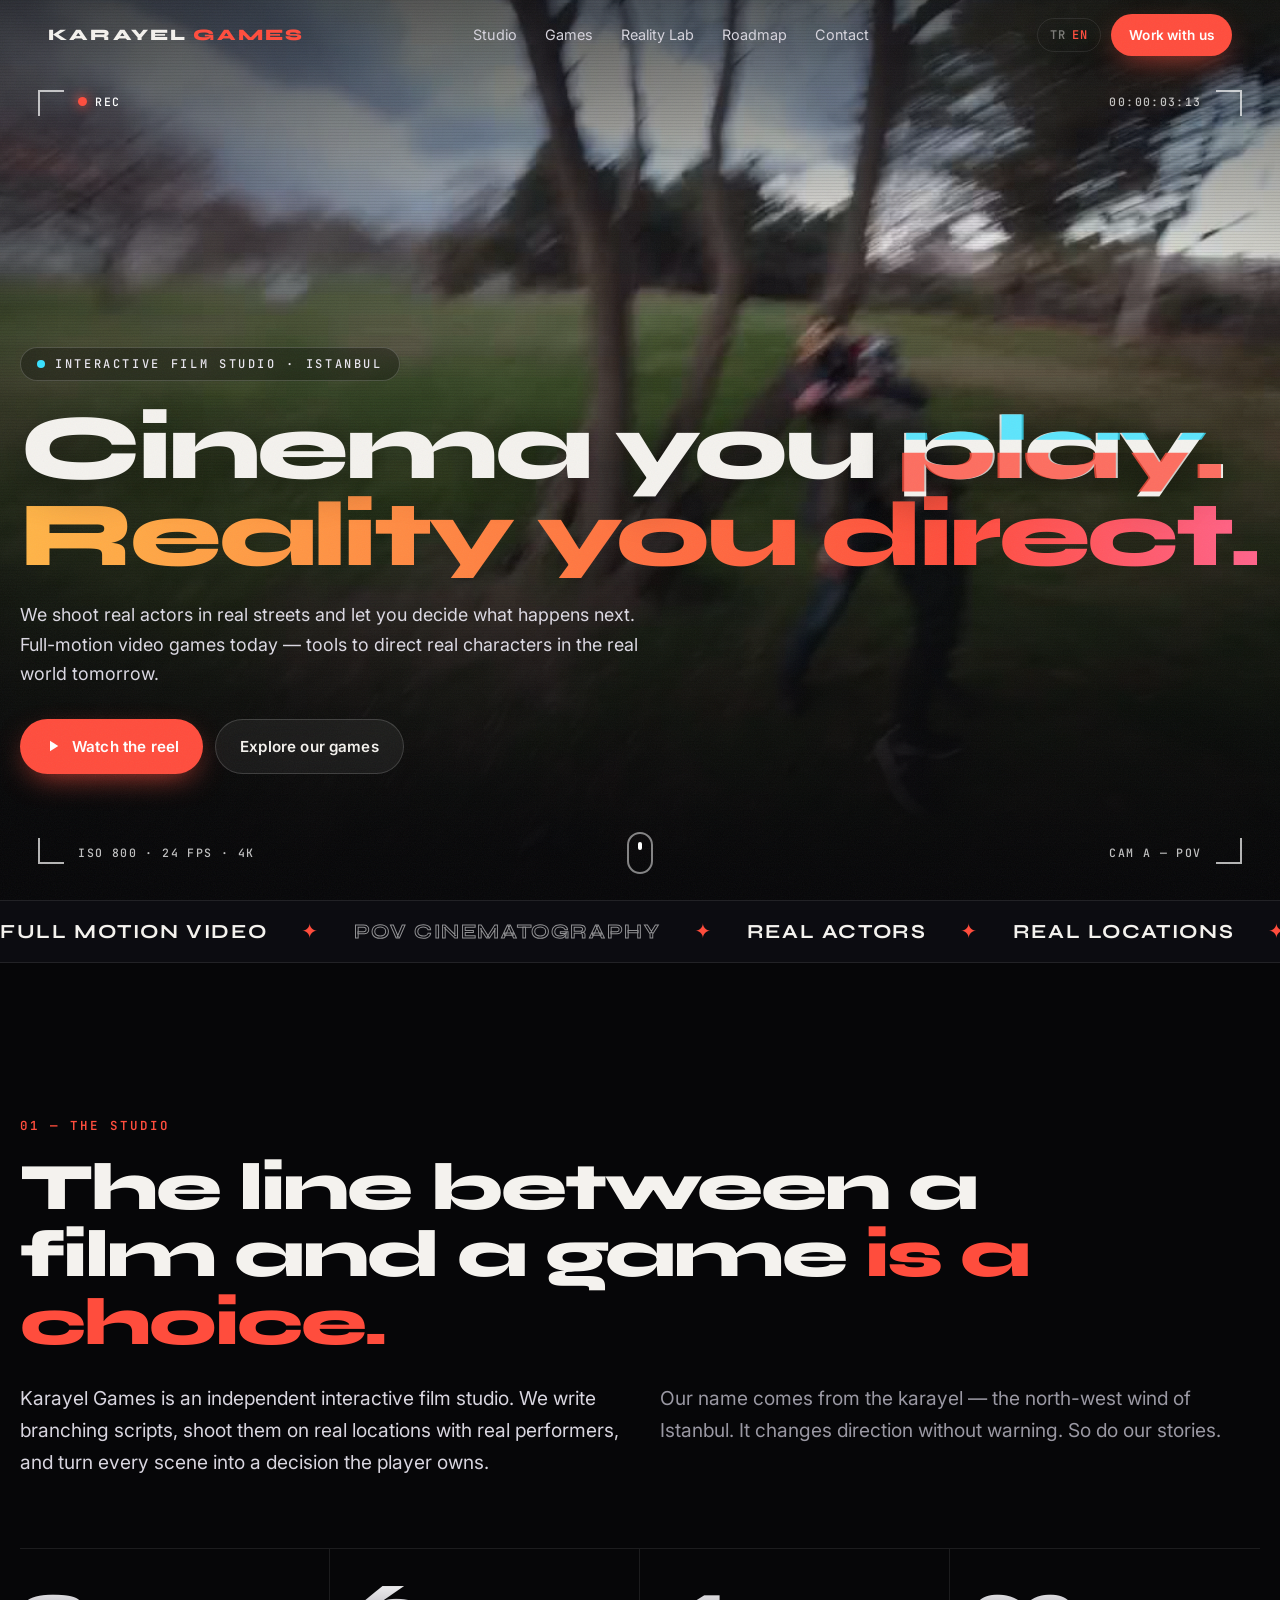
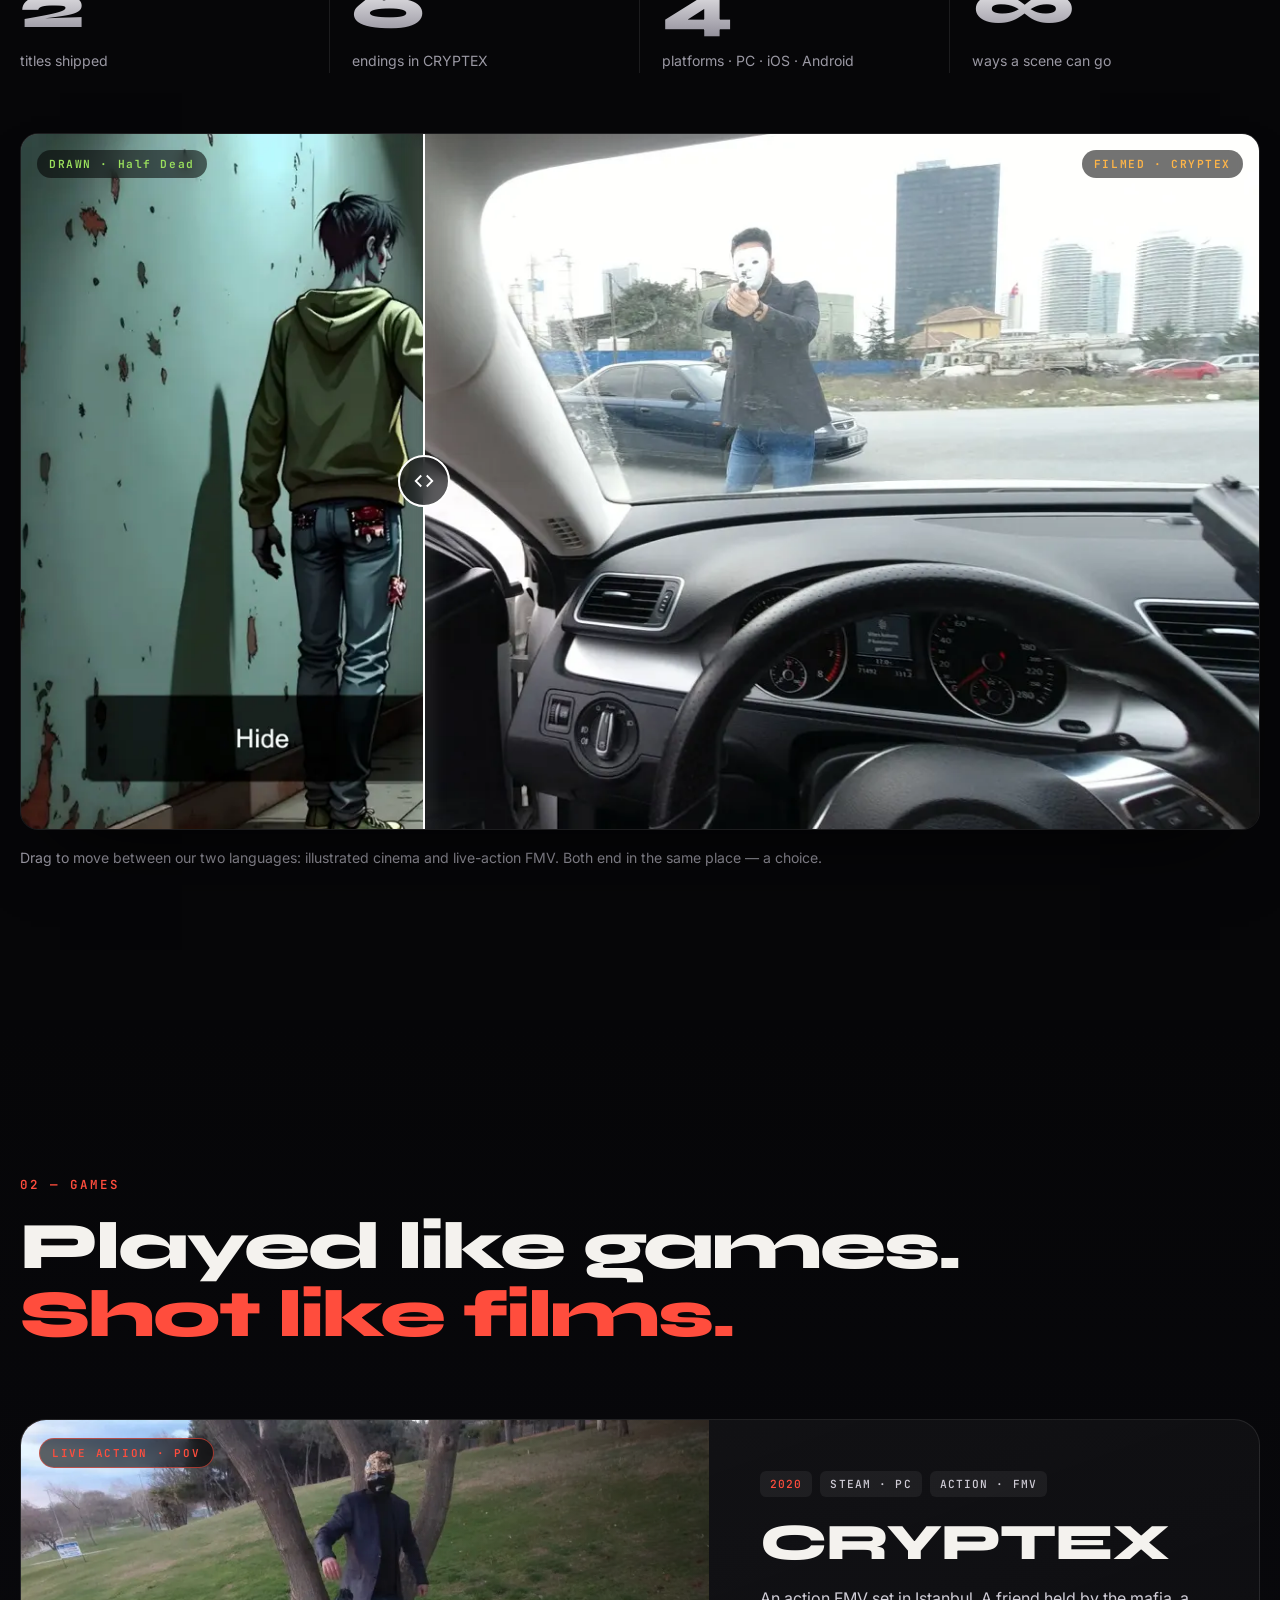
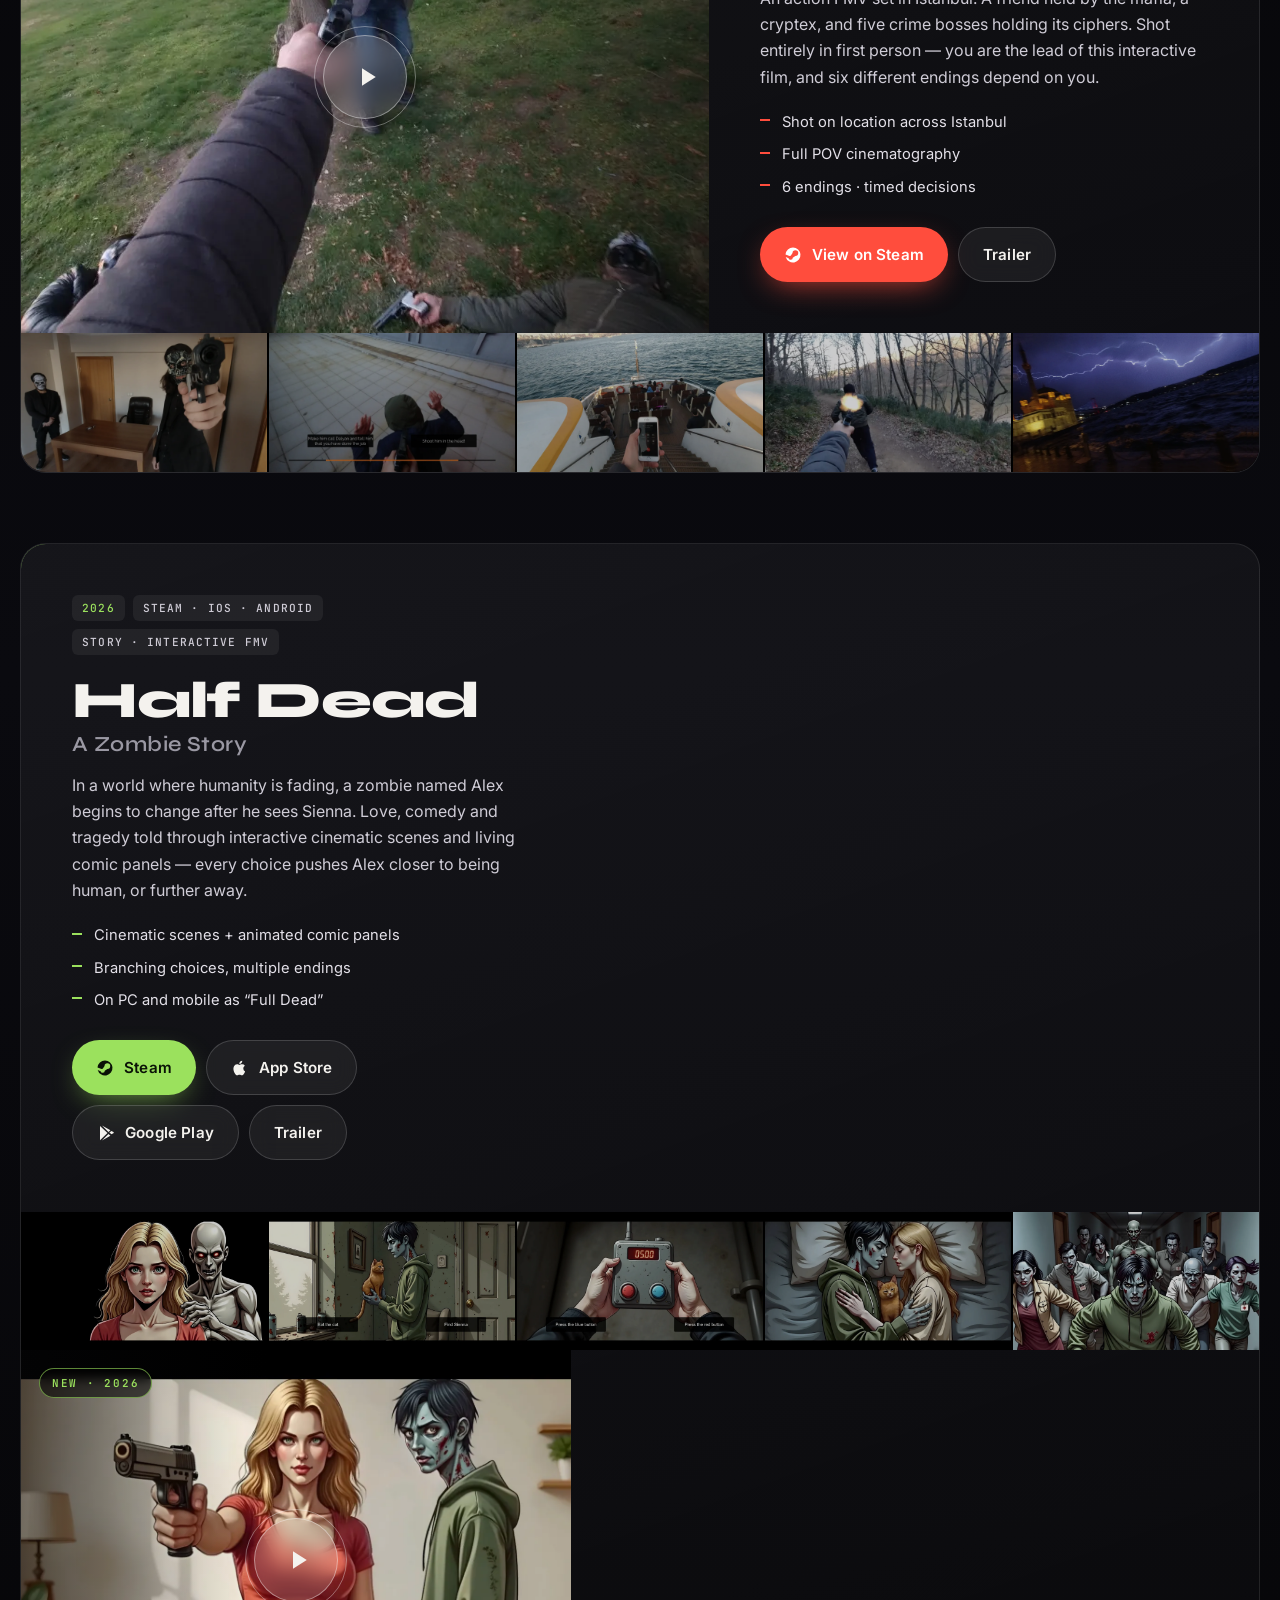
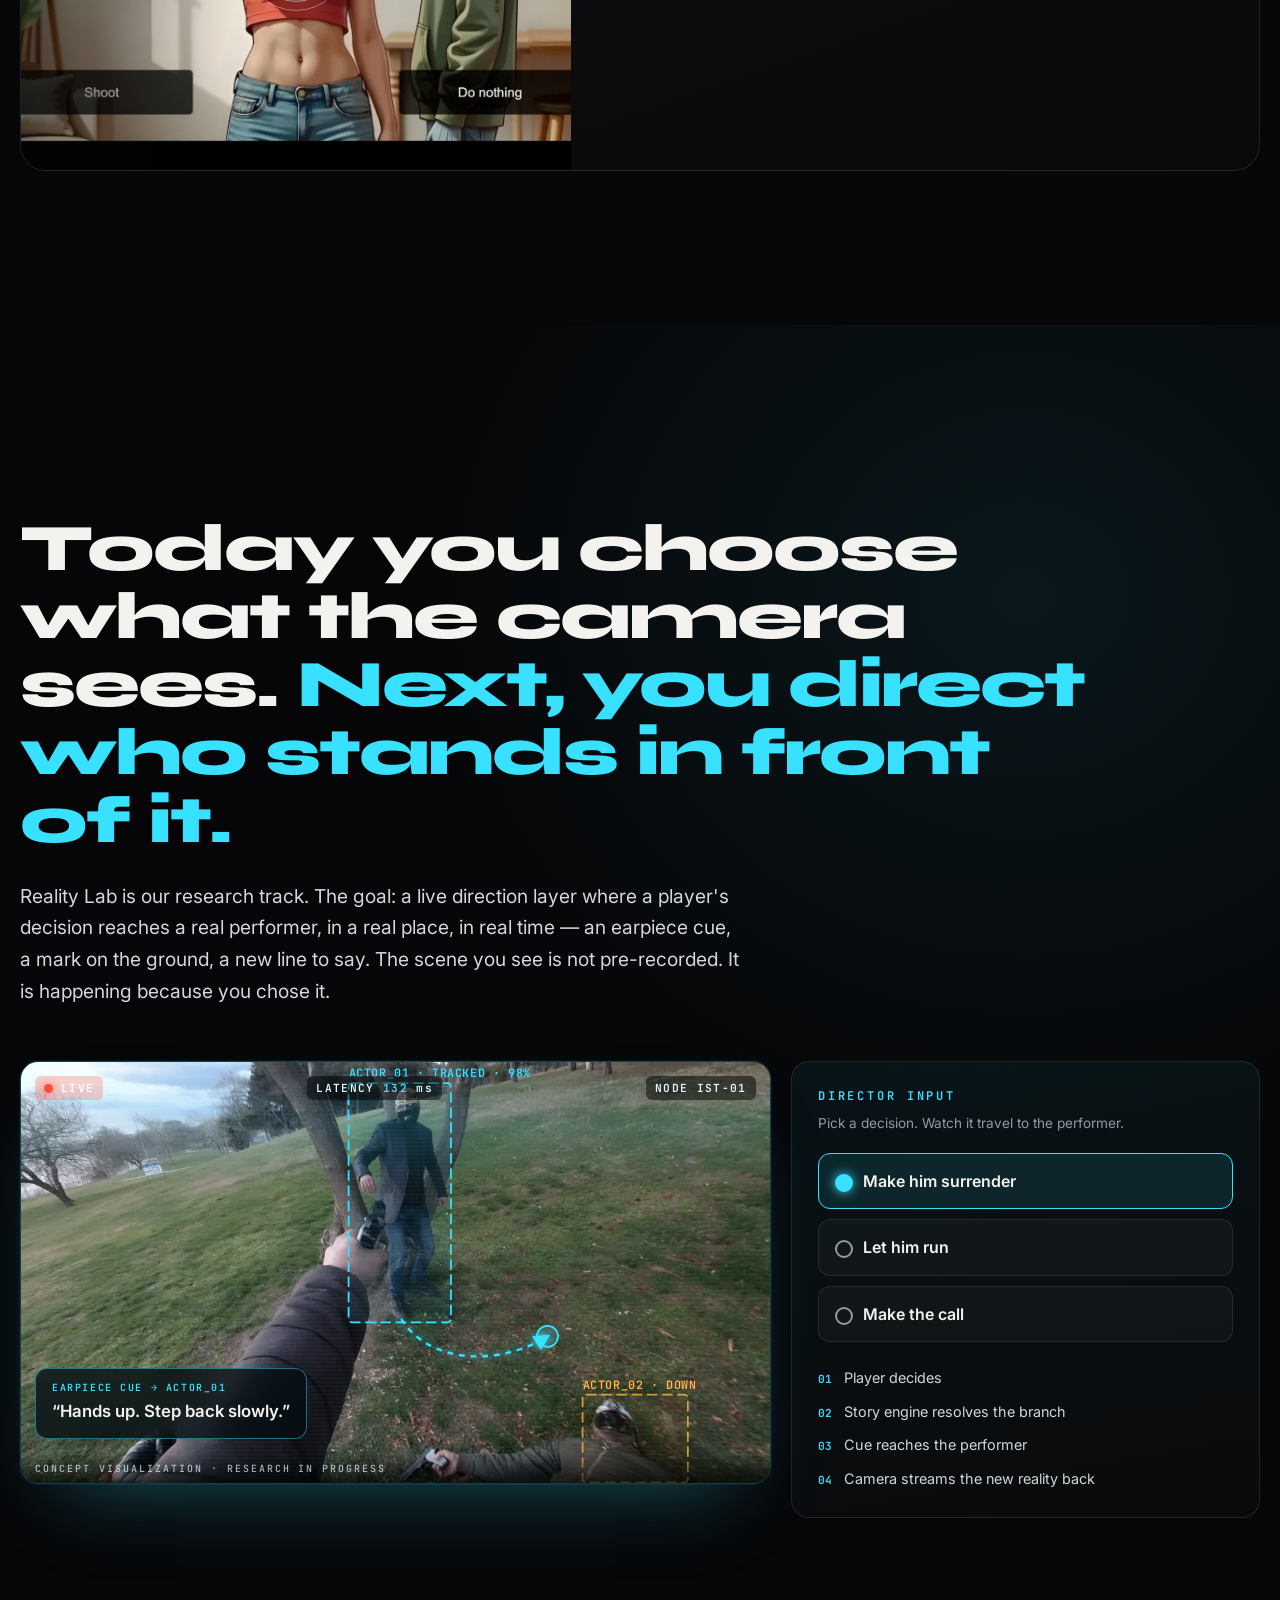
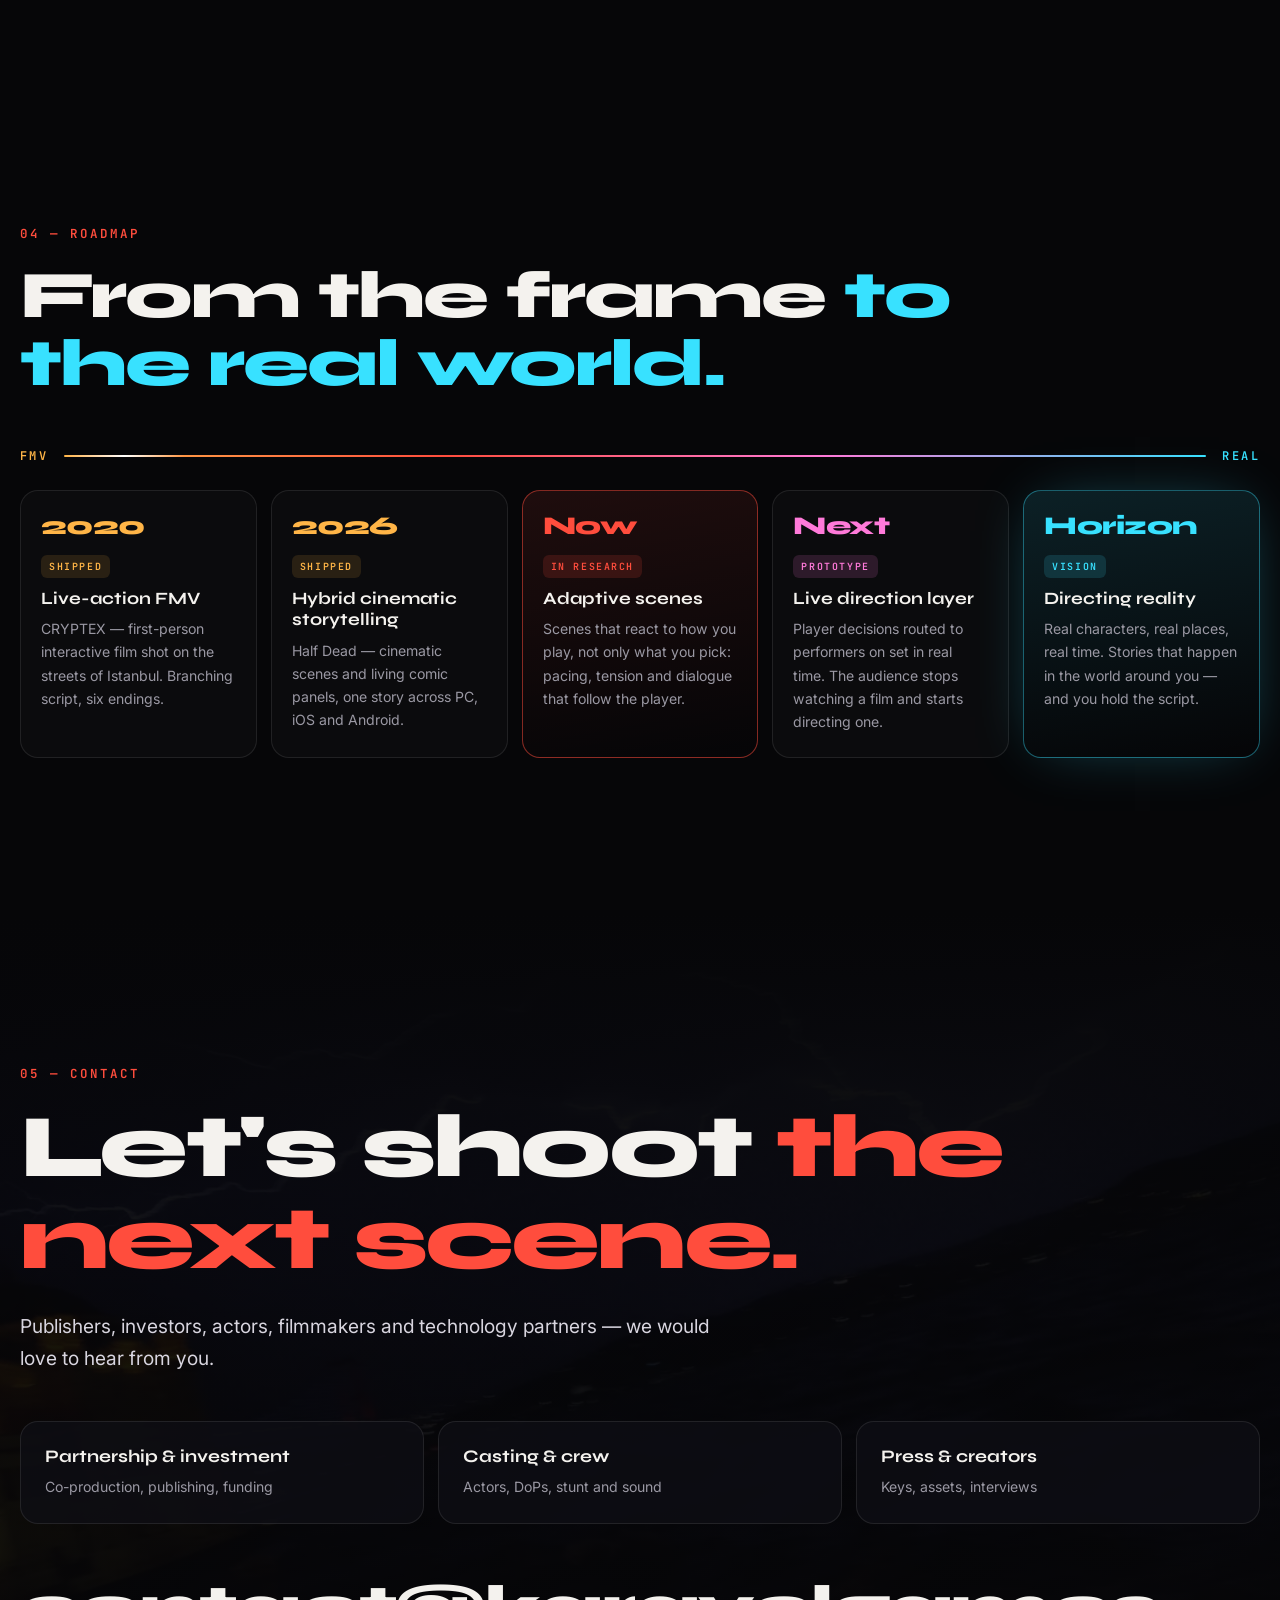
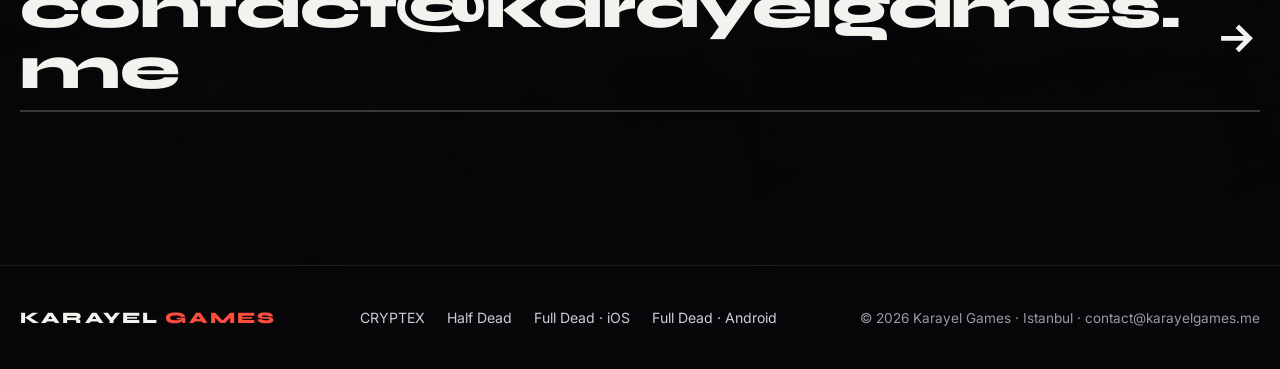
==== index.html @ b4345ac7 "E-posta bağlantıları yeni sekmede açılır · info@ yerine contact@ Ürün sahibi: "maile yönlendiren tüm" ====
<!DOCTYPE html>
<html lang="en">
<head>
<meta charset="UTF-8">
<meta name="viewport" content="width=device-width, initial-scale=1, viewport-fit=cover">
<title>Karayel Games — Interactive Film Studio</title>
<meta name="description" content="Karayel Games is an Istanbul-based interactive film studio. We build full-motion-video games with real actors and real locations — and we are building the tools to direct real characters in the real world.">
<meta name="theme-color" content="#060608">
<meta property="og:type" content="website">
<meta property="og:title" content="Karayel Games — Cinema you play. Reality you direct.">
<meta property="og:description" content="Interactive film studio from Istanbul. FMV games with real actors, real locations and branching stories.">
<meta property="og:image" content="https://karayelgames.me/assets/img/hero-poster.jpg">
<meta property="og:url" content="https://karayelgames.me/">
<meta name="twitter:card" content="summary_large_image">
<link rel="icon" href="data:image/svg+xml,%3Csvg xmlns='http://www.w3.org/2000/svg' viewBox='0 0 64 64'%3E%3Crect width='64' height='64' rx='14' fill='%23060608'/%3E%3Cpath d='M12 17v30M12 34 27 17M17.5 28.5 28 47' stroke='%23fff' stroke-width='5.5' stroke-linecap='round' stroke-linejoin='round' fill='none'/%3E%3Cpath d='M53.3 22.4A12 12 0 1 0 56 33.5H46' stroke='%23ff4d3d' stroke-width='5.5' stroke-linecap='round' stroke-linejoin='round' fill='none'/%3E%3C/svg%3E">
<link rel="preconnect" href="https://fonts.googleapis.com">
<link rel="preconnect" href="https://fonts.gstatic.com" crossorigin>
<link href="https://fonts.googleapis.com/css2?family=Syne:wght@600;700;800&family=Inter:wght@400;500;600&family=JetBrains+Mono:wght@400;600&display=swap" rel="stylesheet">
<link rel="preload" as="image" href="assets/img/hero-poster.jpg">
<link rel="stylesheet" href="assets/site.css?v=3">
</head>
<body>

<div class="grain" aria-hidden="true"></div>

<!-- ===== NAV ===== -->
<header class="nav" id="nav">
  <a class="logo" href="#top" aria-label="Karayel Games">
    <span>KARAYEL<em>GAMES</em></span>
  </a>
  <nav class="links">
    <a href="#studio" data-i="nav.studio">Studio</a>
    <a href="#games" data-i="nav.games">Games</a>
    <a href="#lab" data-i="nav.lab">Reality Lab</a>
    <a href="#roadmap" data-i="nav.road">Roadmap</a>
    <a href="#contact" data-i="nav.contact">Contact</a>
  </nav>
  <div class="nav-r">
    <button class="lang" id="lang" aria-label="Language / Dil"><i>TR</i><b>EN</b></button>
    <a class="btn btn-sm btn-red" href="mailto:contact@karayelgames.me" target="_blank" rel="noopener" data-i="nav.cta">Work with us</a>
    <button class="burger" id="burger" aria-label="Menu"><i></i><i></i></button>
  </div>
</header>

<!-- ===== HERO ===== -->
<section class="hero" id="top">
  <video class="hero-video" id="heroVideo" autoplay muted loop playsinline preload="auto" poster="assets/img/hero-poster.jpg">
    <source src="assets/video/hero.mp4" type="video/mp4">
  </video>
  <div class="hero-shade"></div>
  <div class="scan" aria-hidden="true"></div>

  <!-- camera HUD -->
  <div class="hud" aria-hidden="true">
    <span class="hud-c tl"></span><span class="hud-c tr"></span><span class="hud-c bl"></span><span class="hud-c br"></span>
    <div class="hud-top"><span class="rec"><b></b>REC</span><span id="tc">00:00:00:00</span></div>
    <div class="hud-bot"><span>ISO 800 · 24 FPS · 4K</span><span>CAM A — POV</span></div>
  </div>

  <div class="hero-in">
    <div class="eyebrow reveal"><span class="pulse"></span><span data-i="hero.eye">Interactive Film Studio · Istanbul</span></div>
    <h1 class="hero-h reveal">
      <span class="line"><span data-i="hero.h1">Cinema you</span> <span class="glitch" data-text="play." data-i="hero.w">play.</span></span>
      <span class="line grad"><span data-i="hero.h2">Reality you direct.</span></span>
    </h1>
    <p class="hero-p reveal" data-i="hero.p">We shoot real actors in real streets and let you decide what happens next. Full-motion video games today — tools to direct real characters in the real world tomorrow.</p>
    <div class="hero-cta reveal">
      <button class="btn btn-red" data-video="assets/video/cryptex-trailer.mp4" data-title="CRYPTEX — Trailer"><svg viewBox="0 0 24 24"><path d="M8 5v14l11-7z"/></svg><span data-i="hero.reel">Watch the reel</span></button>
      <a class="btn btn-ghost" href="#games" data-i="hero.games">Explore our games</a>
    </div>
  </div>

  <a class="scroll-cue" href="#studio" aria-label="Scroll"><span></span></a>
</section>

<!-- ===== TICKER ===== -->
<div class="ticker" aria-hidden="true">
  <div class="ticker-t">
    <span>FULL MOTION VIDEO</span><i>✦</i><span>POV CINEMATOGRAPHY</span><i>✦</i><span>REAL ACTORS</span><i>✦</i><span>REAL LOCATIONS</span><i>✦</i><span>BRANCHING STORY</span><i>✦</i><span>MULTIPLE ENDINGS</span><i>✦</i><span>LIVE DIRECTION</span><i>✦</i>
    <span>FULL MOTION VIDEO</span><i>✦</i><span>POV CINEMATOGRAPHY</span><i>✦</i><span>REAL ACTORS</span><i>✦</i><span>REAL LOCATIONS</span><i>✦</i><span>BRANCHING STORY</span><i>✦</i><span>MULTIPLE ENDINGS</span><i>✦</i><span>LIVE DIRECTION</span><i>✦</i>
  </div>
</div>

<!-- ===== STUDIO / MANIFESTO ===== -->
<section class="sec studio" id="studio">
  <div class="wrap">
    <div class="kicker reveal">01 — <span data-i="st.k">The studio</span></div>
    <h2 class="h2 reveal"><span data-i="st.h1">The line between a film and a game</span> <span class="hl" data-i="st.h2">is a choice.</span></h2>
    <div class="studio-grid">
      <p class="lead reveal" data-i="st.p1">Karayel Games is an independent interactive film studio. We write branching scripts, shoot them on real locations with real performers, and turn every scene into a decision the player owns.</p>
      <p class="lead dim reveal" data-i="st.p2">Our name comes from the karayel — the north-west wind of Istanbul. It changes direction without warning. So do our stories.</p>
    </div>

    <div class="stats">
      <div class="stat reveal"><b data-count="2">0</b><span data-i="st.s1">titles shipped</span></div>
      <div class="stat reveal"><b data-count="6">0</b><span data-i="st.s2">endings in CRYPTEX</span></div>
      <div class="stat reveal"><b data-count="4">0</b><span data-i="st.s3">platforms · PC · iOS · Android</span></div>
      <div class="stat reveal"><b>∞</b><span data-i="st.s4">ways a scene can go</span></div>
    </div>

    <!-- Drawn ↔ Filmed comparison -->
    <div class="compare reveal" id="compare" aria-label="Drawn versus filmed">
      <img src="assets/img/cx_5.webp" alt="CRYPTEX — live-action POV scene" loading="lazy">
      <div class="compare-top"><img src="assets/img/hd_10.webp" alt="Half Dead — illustrated cinematic scene" loading="lazy"></div>
      <div class="compare-bar"><span><svg viewBox="0 0 24 24"><path d="M9 6l-6 6 6 6M15 6l6 6-6 6"/></svg></span></div>
      <em class="tag tag-l" data-i="cmp.l">DRAWN · Half Dead</em>
      <em class="tag tag-r" data-i="cmp.r">FILMED · CRYPTEX</em>
    </div>
    <p class="cap reveal" data-i="cmp.cap">Drag to move between our two languages: illustrated cinema and live-action FMV. Both end in the same place — a choice.</p>
  </div>
</section>

<!-- ===== GAMES ===== -->
<section class="sec games" id="games">
  <div class="wrap">
    <div class="kicker reveal">02 — <span data-i="g.k">Games</span></div>
    <h2 class="h2 reveal"><span data-i="g.h">Played like games.</span> <span class="hl" data-i="g.h2">Shot like films.</span></h2>

    <!-- CRYPTEX -->
    <article class="game reveal" style="--acc:#ff4d3d">
      <div class="game-media" data-hover-video>
        <img src="assets/img/cx_12.webp" alt="CRYPTEX gameplay" loading="lazy">
        <video muted loop playsinline preload="none" data-src="assets/video/cryptex-loop.mp4"></video>
        <div class="game-badge">LIVE ACTION · POV</div>
        <button class="play" data-video="assets/video/cryptex-trailer.mp4" data-title="CRYPTEX — Trailer" aria-label="Play trailer"><svg viewBox="0 0 24 24"><path d="M8 5v14l11-7z"/></svg></button>
      </div>
      <div class="game-body">
        <div class="meta"><span>2020</span><span>Steam · PC</span><span data-i="g.cx.genre">Action · FMV</span></div>
        <h3>CRYPTEX</h3>
        <p data-i="g.cx.p">An action FMV set in Istanbul. A friend held by the mafia, a cryptex, and five crime bosses holding its ciphers. Shot entirely in first person — you are the lead of this interactive film, and six different endings depend on you.</p>
        <ul class="feat">
          <li data-i="g.cx.f1">Shot on location across Istanbul</li>
          <li data-i="g.cx.f2">Full POV cinematography</li>
          <li data-i="g.cx.f3">6 endings · timed decisions</li>
        </ul>
        <div class="row">
          <a class="btn btn-red" href="https://store.steampowered.com/app/1378700/CRYPTEX" target="_blank" rel="noopener"><svg viewBox="0 0 24 24"><path d="M12 2a10 10 0 0 0-9.96 9.2l5.36 2.2a2.8 2.8 0 0 1 1.6-.5l2.4-3.46V9.4a3.8 3.8 0 1 1 3.8 3.8h-.08l-3.42 2.44a2.83 2.83 0 0 1-5.6.56L2.3 14.6A10 10 0 1 0 12 2z"/></svg><span data-i="btn.steam">View on Steam</span></a>
          <button class="btn btn-ghost" data-video="assets/video/cryptex-trailer.mp4" data-title="CRYPTEX — Trailer" data-i="btn.trailer">Trailer</button>
        </div>
      </div>
      <div class="strip">
        <img src="assets/img/cx_2.webp" alt="" loading="lazy"><img src="assets/img/cx_3.webp" alt="" loading="lazy"><img src="assets/img/cx_4.webp" alt="" loading="lazy"><img src="assets/img/cx_9.webp" alt="" loading="lazy"><img src="assets/img/cx_1.webp" alt="" loading="lazy">
      </div>
    </article>

    <!-- HALF DEAD -->
    <article class="game flip reveal" style="--acc:#9be15d">
      <div class="game-media" data-hover-video>
        <img src="assets/img/hd_2.webp" alt="Half Dead gameplay" loading="lazy">
        <video muted loop playsinline preload="none" data-src="assets/video/halfdead-loop.mp4"></video>
        <div class="game-badge">NEW · 2026</div>
        <button class="play" data-video="assets/video/halfdead-trailer.mp4" data-title="Half Dead — Official Trailer" aria-label="Play trailer"><svg viewBox="0 0 24 24"><path d="M8 5v14l11-7z"/></svg></button>
      </div>
      <div class="game-body">
        <div class="meta"><span>2026</span><span>Steam · iOS · Android</span><span data-i="g.hd.genre">Story · Interactive FMV</span></div>
        <h3>Half Dead <small>A Zombie Story</small></h3>
        <p data-i="g.hd.p">In a world where humanity is fading, a zombie named Alex begins to change after he sees Sienna. Love, comedy and tragedy told through interactive cinematic scenes and living comic panels — every choice pushes Alex closer to being human, or further away.</p>
        <ul class="feat">
          <li data-i="g.hd.f1">Cinematic scenes + animated comic panels</li>
          <li data-i="g.hd.f2">Branching choices, multiple endings</li>
          <li data-i="g.hd.f3">On PC and mobile as “Full Dead”</li>
        </ul>
        <div class="row">
          <a class="btn btn-green" href="https://store.steampowered.com/app/3698440/Half_Dead_A_Zombie_Story_Game" target="_blank" rel="noopener"><svg viewBox="0 0 24 24"><path d="M12 2a10 10 0 0 0-9.96 9.2l5.36 2.2a2.8 2.8 0 0 1 1.6-.5l2.4-3.46V9.4a3.8 3.8 0 1 1 3.8 3.8h-.08l-3.42 2.44a2.83 2.83 0 0 1-5.6.56L2.3 14.6A10 10 0 1 0 12 2z"/></svg>Steam</a>
          <a class="btn btn-ghost" href="https://apps.apple.com/app/id6762521511" target="_blank" rel="noopener"><svg viewBox="0 0 24 24"><path d="M16.4 12.6c0-2.4 2-3.6 2.1-3.7a4.5 4.5 0 0 0-3.6-1.9c-1.5-.2-3 .9-3.7.9-.8 0-2-.9-3.2-.8A4.8 4.8 0 0 0 4 9.6c-1.7 3-.4 7.4 1.2 9.8.8 1.2 1.8 2.5 3 2.4 1.2 0 1.7-.8 3.1-.8 1.5 0 1.9.8 3.2.8 1.3 0 2.2-1.2 3-2.4a10 10 0 0 0 1.3-2.8 4.3 4.3 0 0 1-2.4-4zM14 5.4A4.3 4.3 0 0 0 15 2.3a4.4 4.4 0 0 0-2.9 1.5 4.1 4.1 0 0 0-1 3 3.6 3.6 0 0 0 2.9-1.4z"/></svg>App Store</a>
          <a class="btn btn-ghost" href="https://play.google.com/store/apps/details?id=com.halfdead.game" target="_blank" rel="noopener"><svg viewBox="0 0 24 24"><path d="M4 2.5v19l10-9.5zM15.3 13.2l2.6 2.5-11.3 6.4zM15.3 10.8 6.6 1.9l11.3 6.4zM19.3 9.2l2.5 1.4c.8.5.8 1.2 0 1.7l-2.5 1.4-2.8-2.3z"/></svg>Google Play</a>
          <button class="btn btn-ghost" data-video="assets/video/halfdead-trailer.mp4" data-title="Half Dead — Official Trailer" data-i="btn.trailer">Trailer</button>
        </div>
      </div>
      <div class="strip">
        <img src="assets/img/hd_5.webp" alt="" loading="lazy"><img src="assets/img/hd_3.webp" alt="" loading="lazy"><img src="assets/img/hd_7.webp" alt="" loading="lazy"><img src="assets/img/hd_9.webp" alt="" loading="lazy"><img src="assets/img/hd_1.webp" alt="" loading="lazy">
      </div>
    </article>
  </div>
</section>

<!-- ===== REALITY LAB ===== -->
<section class="sec lab" id="lab">
  <div class="wrap">
    <div class="kicker reveal">03 — <span data-i="lab.k">Reality Lab · R&amp;D</span></div>
    <h2 class="h2 reveal"><span data-i="lab.h1">Today you choose what the camera sees.</span> <span class="hl cyan" data-i="lab.h2">Next, you direct who stands in front of it.</span></h2>
    <p class="lead reveal" data-i="lab.p">Reality Lab is our research track. The goal: a live direction layer where a player's decision reaches a real performer, in a real place, in real time — an earpiece cue, a mark on the ground, a new line to say. The scene you see is not pre-recorded. It is happening because you chose it.</p>

    <div class="lab-demo reveal" id="labDemo">
      <div class="lab-screen">
        <img src="assets/img/cx_12.webp" alt="Concept visualization of the live direction layer over a real scene" loading="lazy">
        <svg class="lab-ov" viewBox="0 0 1280 720" preserveAspectRatio="none" aria-hidden="true">
          <defs>
            <marker id="ar" viewBox="0 0 10 10" refX="8" refY="5" markerWidth="7" markerHeight="7" orient="auto"><path d="M0 0 10 5 0 10z" fill="#38e1ff"/></marker>
          </defs>
          <g class="trk" id="trk1"><rect x="560" y="36" width="175" height="410" rx="6"/><text x="560" y="26">ACTOR_01 · TRACKED · 98%</text></g>
          <g class="trk dim" id="trk2"><rect x="960" y="570" width="180" height="150" rx="6"/><text x="960" y="560">ACTOR_02 · DOWN</text></g>
          <path class="path" id="labPath" d="M650 440 C 700 520, 820 520, 900 470" marker-end="url(#ar)"/>
          <circle class="mark" id="labMark" cx="900" cy="470" r="18"/>
        </svg>
        <div class="lab-hud">
          <span class="rec"><b></b>LIVE</span>
          <span>LATENCY <em id="lat">112</em> ms</span>
          <span>NODE IST-01</span>
        </div>
        <div class="lab-cue" id="labCue"><small data-i="lab.cueL">EARPIECE CUE → ACTOR_01</small><b id="cueText">“Hands up. Step back slowly.”</b></div>
        <div class="lab-note" data-i="lab.note">CONCEPT VISUALIZATION · RESEARCH IN PROGRESS</div>
      </div>
      <div class="lab-panel">
        <div class="lab-title" data-i="lab.pt">DIRECTOR INPUT</div>
        <p class="dim small" data-i="lab.pp">Pick a decision. Watch it travel to the performer.</p>
        <div class="choices" id="choices">
          <button class="choice on" data-cue="“Hands up. Step back slowly.”" data-path="M650 440 C 700 520, 820 520, 900 470" data-mark="900,470" data-i="lab.c1">Make him surrender</button>
          <button class="choice" data-cue="“Run for the trees — now!”" data-path="M650 440 C 560 380, 380 300, 250 200" data-mark="250,200" data-i="lab.c2">Let him run</button>
          <button class="choice" data-cue="“Kneel. Call Dalyan. Say the job is done.”" data-path="M650 440 C 640 520, 680 600, 720 610" data-mark="720,610" data-i="lab.c3">Make the call</button>
        </div>
        <p class="lab-note2" data-i="lab.note">CONCEPT VISUALIZATION · RESEARCH IN PROGRESS</p>
        <ol class="pipe">
          <li><b>01</b><span data-i="lab.s1">Player decides</span></li>
          <li><b>02</b><span data-i="lab.s2">Story engine resolves the branch</span></li>
          <li><b>03</b><span data-i="lab.s3">Cue reaches the performer</span></li>
          <li><b>04</b><span data-i="lab.s4">Camera streams the new reality back</span></li>
        </ol>
      </div>
    </div>
  </div>
</section>

<!-- ===== ROADMAP ===== -->
<section class="sec road" id="roadmap">
  <div class="wrap">
    <div class="kicker reveal">04 — <span data-i="r.k">Roadmap</span></div>
    <h2 class="h2 reveal"><span data-i="r.h1">From the frame</span> <span class="hl cyan" data-i="r.h2">to the real world.</span></h2>
    <div class="spectrum reveal" aria-hidden="true"><span>FMV</span><i></i><span>REAL</span></div>
    <div class="timeline">
      <div class="step done reveal">
        <div class="step-y">2020</div>
        <div class="step-c"><em data-i="r.shipped">Shipped</em><h4 data-i="r.1h">Live-action FMV</h4><p data-i="r.1p">CRYPTEX — first-person interactive film shot on the streets of Istanbul. Branching script, six endings.</p></div>
      </div>
      <div class="step done reveal">
        <div class="step-y">2026</div>
        <div class="step-c"><em data-i="r.shipped">Shipped</em><h4 data-i="r.2h">Hybrid cinematic storytelling</h4><p data-i="r.2p">Half Dead — cinematic scenes and living comic panels, one story across PC, iOS and Android.</p></div>
      </div>
      <div class="step now reveal">
        <div class="step-y" data-i="r.now">Now</div>
        <div class="step-c"><em data-i="r.research">In research</em><h4 data-i="r.3h">Adaptive scenes</h4><p data-i="r.3p">Scenes that react to how you play, not only what you pick: pacing, tension and dialogue that follow the player.</p></div>
      </div>
      <div class="step next reveal">
        <div class="step-y" data-i="r.next">Next</div>
        <div class="step-c"><em data-i="r.proto">Prototype</em><h4 data-i="r.4h">Live direction layer</h4><p data-i="r.4p">Player decisions routed to performers on set in real time. The audience stops watching a film and starts directing one.</p></div>
      </div>
      <div class="step far reveal">
        <div class="step-y" data-i="r.hor">Horizon</div>
        <div class="step-c"><em data-i="r.vision">Vision</em><h4 data-i="r.5h">Directing reality</h4><p data-i="r.5p">Real characters, real places, real time. Stories that happen in the world around you — and you hold the script.</p></div>
      </div>
    </div>
  </div>
</section>

<!-- ===== CONTACT ===== -->
<section class="sec contact" id="contact">
  <img class="contact-bg" src="assets/img/cx_1.webp" alt="" loading="lazy">
  <div class="contact-in wrap">
    <div class="kicker reveal">05 — <span data-i="c.k">Contact</span></div>
    <h2 class="h2 big reveal"><span data-i="c.h1">Let's shoot</span> <span class="hl" data-i="c.h2">the next scene.</span></h2>
    <p class="lead reveal" data-i="c.p">Publishers, investors, actors, filmmakers and technology partners — we would love to hear from you.</p>
    <div class="cards">
      <a class="ccard reveal" href="mailto:contact@karayelgames.me?subject=Partnership" target="_blank" rel="noopener"><b data-i="c.a">Partnership &amp; investment</b><span data-i="c.ad">Co-production, publishing, funding</span></a>
      <a class="ccard reveal" href="mailto:contact@karayelgames.me?subject=Casting" target="_blank" rel="noopener"><b data-i="c.b">Casting &amp; crew</b><span data-i="c.bd">Actors, DoPs, stunt and sound</span></a>
      <a class="ccard reveal" href="mailto:contact@karayelgames.me?subject=Press" target="_blank" rel="noopener"><b data-i="c.c">Press &amp; creators</b><span data-i="c.cd">Keys, assets, interviews</span></a>
    </div>
    <a class="mail reveal" href="mailto:contact@karayelgames.me" target="_blank" rel="noopener">contact@karayelgames.me<svg viewBox="0 0 24 24"><path d="M5 12h14M13 6l6 6-6 6"/></svg></a>
  </div>
</section>

<footer class="foot">
  <div class="wrap foot-in">
    <a class="logo" href="#top"><span>KARAYEL<em>GAMES</em></span></a>
    <div class="foot-l">
      <a href="https://store.steampowered.com/app/1378700/CRYPTEX" target="_blank" rel="noopener">CRYPTEX</a>
      <a href="https://store.steampowered.com/app/3698440/Half_Dead_A_Zombie_Story_Game" target="_blank" rel="noopener">Half Dead</a>
      <a href="https://apps.apple.com/app/id6762521511" target="_blank" rel="noopener">Full Dead · iOS</a>
      <a href="https://play.google.com/store/apps/details?id=com.halfdead.game" target="_blank" rel="noopener">Full Dead · Android</a>
    </div>
    <p class="dim small">© <span id="yr">2026</span> Karayel Games · Istanbul · <a href="mailto:contact@karayelgames.me" target="_blank" rel="noopener">contact@karayelgames.me</a></p>
  </div>
</footer>

<!-- video modal -->
<div class="modal" id="modal" aria-hidden="true">
  <div class="modal-in">
    <div class="modal-h"><span id="modalTitle"></span><button id="modalX" aria-label="Close">✕</button></div>
    <video id="modalVideo" controls playsinline preload="none"></video>
  </div>
</div>

<script src="assets/site.js?v=3" defer></script>
</body>
</html>
---- assets/site.css ----
:root {
  --bg: #060608;
  --bg2: #0c0c11;
  --ink: #f4f2ee;
  --dim: #9a98a3;
  --line: rgba(255, 255, 255, .09);
  --red: #ff4d3d;
  --amber: #ffb547;
  --cyan: #38e1ff;
  --green: #9be15d;
  --r: 18px;
  --ease: cubic-bezier(.16, 1, .3, 1);
  --disp: "Syne", system-ui, sans-serif;
  --body: "Inter", system-ui, -apple-system, "Segoe UI", sans-serif;
  --mono: "JetBrains Mono", ui-monospace, monospace;
}
* { box-sizing: border-box; margin: 0; padding: 0; }
html { scroll-behavior: smooth; -webkit-text-size-adjust: 100%; }
body { background: var(--bg); color: var(--ink); font: 400 16px/1.65 var(--body); overflow-x: clip; -webkit-font-smoothing: antialiased; }
img, video { display: block; max-width: 100%; }
a { color: inherit; text-decoration: none; }
button { font: inherit; color: inherit; background: none; border: 0; cursor: pointer; }
svg { fill: currentColor; }
.wrap { width: min(1240px, 100% - 32px); margin: 0 auto; }
.dim { color: var(--dim); }
.small { font-size: .85rem; }

/* film grain over everything */
.grain { position: fixed; inset: 0; z-index: 90; pointer-events: none; opacity: .05;
  background-image: url("data:image/svg+xml,%3Csvg xmlns='http://www.w3.org/2000/svg' width='160' height='160'%3E%3Cfilter id='n'%3E%3CfeTurbulence type='fractalNoise' baseFrequency='.85' numOctaves='3' stitchTiles='stitch'/%3E%3C/filter%3E%3Crect width='100%25' height='100%25' filter='url(%23n)'/%3E%3C/svg%3E");
}
@keyframes grain { 0%{transform:translate(0,0)} 20%{transform:translate(-4%,3%)} 40%{transform:translate(3%,-5%)} 60%{transform:translate(-6%,-2%)} 80%{transform:translate(5%,4%)} 100%{transform:translate(0,0)} }

/* ---------- buttons ---------- */
.btn { display: inline-flex; align-items: center; gap: 10px; padding: 14px 24px; border-radius: 999px; font-weight: 600; font-size: .95rem; letter-spacing: .01em;
  transition: transform .4s var(--ease), box-shadow .4s var(--ease), background .3s; white-space: nowrap; position: relative; isolation: isolate; }
.btn svg { width: 18px; height: 18px; flex: none; }
.btn-red { background: var(--red); color: #fff; box-shadow: 0 10px 30px -10px rgba(255, 77, 61, .8); }
.btn-red:hover { transform: translateY(-2px); box-shadow: 0 16px 40px -10px rgba(255, 77, 61, 1); }
.btn-green { background: var(--green); color: #0a1206; box-shadow: 0 10px 30px -12px rgba(155, 225, 93, .8); }
.btn-green:hover { transform: translateY(-2px); }
.btn-ghost { background: rgba(255, 255, 255, .06); border: 1px solid rgba(255, 255, 255, .16); backdrop-filter: blur(10px); -webkit-backdrop-filter: blur(10px); }
.btn-ghost:hover { background: rgba(255, 255, 255, .12); transform: translateY(-2px); }
.btn-sm { padding: 10px 18px; font-size: .85rem; }

/* ---------- nav ---------- */
.nav { position: fixed; top: 0; left: 0; right: 0; z-index: 60; display: flex; align-items: center; justify-content: space-between; gap: 24px;
  padding: calc(14px + env(safe-area-inset-top)) clamp(16px, 4vw, 48px) 14px; transition: background .4s, backdrop-filter .4s, padding .4s; }
.nav.solid { background: rgba(6, 6, 8, .92); border-bottom: 1px solid var(--line); }
.logo { display: inline-flex; align-items: center; gap: 10px; font: 800 1rem/1 var(--disp); letter-spacing: .14em; }
.logo em { font-style: normal; color: var(--red); margin-left: .35em; }
.links { display: flex; gap: 28px; white-space: nowrap; font-size: .9rem; color: #d6d4dd; }
.links a { position: relative; padding: 6px 0; }
.links a::after { content: ""; position: absolute; left: 0; right: 0; bottom: 0; height: 1px; background: var(--red); transform: scaleX(0); transform-origin: right; transition: transform .5s var(--ease); }
.links a:hover::after { transform: scaleX(1); transform-origin: left; }
.nav-r { display: flex; align-items: center; gap: 10px; }
.lang { font: 600 .75rem var(--mono); letter-spacing: .1em; padding: 8px 12px; border: 1px solid var(--line); border-radius: 999px; }
.lang:hover { border-color: rgba(255,255,255,.35); }
.burger { display: none; width: 42px; height: 42px; border-radius: 50%; border: 1px solid var(--line); position: relative; }
.burger i { position: absolute; left: 12px; right: 12px; height: 2px; background: var(--ink); transition: transform .4s var(--ease), top .4s var(--ease); }
.burger i:first-child { top: 16px; } .burger i:last-child { top: 24px; }
.nav.open .burger i:first-child { top: 20px; transform: rotate(45deg); }
.nav.open .burger i:last-child { top: 20px; transform: rotate(-45deg); }

/* ---------- hero ---------- */
.hero { position: relative; min-height: 100svh; display: flex; align-items: flex-end; overflow: hidden; }
.hero-video { position: absolute; inset: 0; width: 100%; height: 100%; object-fit: cover; transform: scale(1.04); }
@keyframes drift { to { transform: scale(1.14) translate(-1.5%, -1%); } }
.hero-shade { position: absolute; inset: 0;
  background: radial-gradient(120% 80% at 70% 30%, transparent 0%, rgba(6,6,8,.35) 55%, rgba(6,6,8,.92) 100%),
              linear-gradient(180deg, rgba(6,6,8,.55) 0%, transparent 30%, rgba(6,6,8,.2) 55%, var(--bg) 100%); }
.scan { position: absolute; inset: 0; pointer-events: none; opacity: .25;
  background: repeating-linear-gradient(180deg, rgba(0,0,0,.3) 0 1px, transparent 1px 3px); }
.hud { position: absolute; inset: clamp(76px, 10vh, 100px) clamp(16px, 3vw, 40px) clamp(20px, 4vh, 40px); pointer-events: none; font: 500 .72rem var(--mono); letter-spacing: .12em; color: rgba(255,255,255,.75); }
.hud-c { position: absolute; width: 26px; height: 26px; border: 2px solid rgba(255,255,255,.7); }
.hud-c.tl { top: 0; left: 0; border-right: 0; border-bottom: 0; } .hud-c.tr { top: 0; right: 0; border-left: 0; border-bottom: 0; }
.hud-c.bl { bottom: 0; left: 0; border-right: 0; border-top: 0; } .hud-c.br { bottom: 0; right: 0; border-left: 0; border-top: 0; }
.hud-top, .hud-bot { position: absolute; left: 40px; right: 40px; display: flex; justify-content: space-between; }
.hud-top { top: 4px; } .hud-bot { bottom: 4px; }
.rec { display: inline-flex; align-items: center; gap: 8px; color: #fff; }
.rec b { width: 9px; height: 9px; border-radius: 50%; background: var(--red); box-shadow: 0 0 12px var(--red); animation: blink 1.2s steps(2) infinite; }
@keyframes blink { 50% { opacity: .15; } }
.hero-in { position: relative; z-index: 2; width: min(1240px, 100% - 32px); margin: 0 auto; padding: 0 0 clamp(90px, 14vh, 150px); }
.eyebrow { display: inline-flex; align-items: center; gap: 10px; font: 500 .75rem var(--mono); letter-spacing: .22em; text-transform: uppercase; color: #e9e6ef;
  padding: 8px 16px; border: 1px solid rgba(255,255,255,.18); border-radius: 999px; background: rgba(0,0,0,.3); backdrop-filter: blur(8px); -webkit-backdrop-filter: blur(8px); }
.pulse { width: 8px; height: 8px; border-radius: 50%; background: var(--cyan); box-shadow: 0 0 0 0 rgba(56,225,255,.7); animation: pulse 2s infinite; }
@keyframes pulse { 70% { box-shadow: 0 0 0 12px rgba(56,225,255,0); } 100% { box-shadow: 0 0 0 0 rgba(56,225,255,0); } }
.hero-h { font: 800 clamp(2.5rem, 7.2vw, 6.8rem)/.94 var(--disp); letter-spacing: -.035em; margin: 24px 0 22px; text-shadow: 0 6px 40px rgba(0,0,0,.45); }
.hero-h .line { display: block; }
.grad { background: linear-gradient(92deg, var(--amber) 0%, var(--red) 38%, #ff7ad9 62%, var(--cyan) 100%); background-size: 200% 100%;
  -webkit-background-clip: text; background-clip: text; color: transparent; animation: sheen 8s ease-in-out infinite alternate; text-shadow: none; }
@keyframes sheen { to { background-position: 100% 0; } }
.glitch { position: relative; display: inline-block; }
.glitch::before, .glitch::after { content: attr(data-text); position: absolute; inset: 0; opacity: .8; }
.glitch::before { color: var(--cyan); transform: translate(2px, 0); clip-path: inset(0 0 60% 0); animation: gl1 3.4s infinite steps(1); }
.glitch::after { color: var(--red); transform: translate(-2px, 0); clip-path: inset(55% 0 0 0); animation: gl2 2.9s infinite steps(1); }
@keyframes gl1 { 0%,88%,100% { transform: translate(0); clip-path: inset(0 0 100% 0); } 90% { transform: translate(4px,-2px); clip-path: inset(10% 0 55% 0); } 94% { transform: translate(-3px,1px); clip-path: inset(40% 0 30% 0); } }
@keyframes gl2 { 0%,84%,100% { transform: translate(0); clip-path: inset(100% 0 0 0); } 86% { transform: translate(-5px,2px); clip-path: inset(60% 0 5% 0); } 91% { transform: translate(3px,-1px); clip-path: inset(25% 0 50% 0); } }
.hero-p { max-width: 620px; font-size: clamp(1rem, 1.4vw, 1.18rem); color: #dcd9e3; }
.hero-cta { display: flex; flex-wrap: wrap; gap: 12px; margin-top: 30px; }
.scroll-cue { position: absolute; z-index: 3; left: 50%; bottom: 26px; width: 26px; height: 42px; border: 2px solid rgba(255,255,255,.5); border-radius: 14px; transform: translateX(-50%); }
.scroll-cue span { position: absolute; left: 50%; top: 8px; width: 4px; height: 8px; margin-left: -2px; border-radius: 2px; background: #fff; animation: cue 1.8s var(--ease) infinite; }
@keyframes cue { 0% { opacity: 0; transform: translateY(-4px); } 40% { opacity: 1; } 100% { opacity: 0; transform: translateY(14px); } }

/* ---------- ticker ---------- */
.ticker { overflow: hidden; border-block: 1px solid var(--line); background: var(--bg2); padding: 18px 0; }
.ticker-t { display: flex; gap: 34px; width: max-content; animation: tick 40s linear infinite; font: 700 clamp(.95rem, 1.6vw, 1.25rem) var(--disp); letter-spacing: .08em; white-space: nowrap; }
.ticker-t i { font-style: normal; color: var(--red); }
.ticker-t span:nth-of-type(3n+2) { -webkit-text-stroke: 1px rgba(255,255,255,.55); color: transparent; }
@keyframes tick { to { transform: translateX(-50%); } }

/* ---------- sections ---------- */
.sec { padding: clamp(80px, 12vw, 160px) 0; position: relative; }
.kicker { font: 600 .78rem var(--mono); letter-spacing: .24em; text-transform: uppercase; color: var(--red); margin-bottom: 20px; }
.h2 { font: 800 clamp(2rem, 5.2vw, 4.4rem)/1.02 var(--disp); letter-spacing: -.03em; max-width: 15ch; }
.h2.big { max-width: 13ch; font-size: clamp(2.4rem, 7vw, 6rem); }
.hl { color: var(--red); }
.hl.cyan { color: var(--cyan); }
.lead { font-size: clamp(1.02rem, 1.5vw, 1.22rem); max-width: 60ch; margin-top: 26px; color: #d8d5df; }
.lead.dim { color: var(--dim); }

/* studio */
.studio-grid { display: grid; grid-template-columns: 1fr 1fr; gap: 40px; }
.stats { display: grid; grid-template-columns: repeat(4, 1fr); margin: 70px 0 60px; border-top: 1px solid var(--line); }
.stat { padding: 26px 22px 0 0; border-right: 1px solid var(--line); }
.stat:last-child { border-right: 0; }
.stat + .stat { padding-left: 22px; }
.stat b { display: block; font: 800 clamp(2.4rem, 5vw, 4rem)/1 var(--disp); letter-spacing: -.03em; background: linear-gradient(180deg, #fff, #8e8b97); -webkit-background-clip: text; background-clip: text; color: transparent; }
.stat span { display: block; margin-top: 10px; font-size: .88rem; color: var(--dim); }

.compare { --pos: 50%; position: relative; aspect-ratio: 16 / 9; border-radius: var(--r); overflow: hidden; cursor: ew-resize; user-select: none; touch-action: pan-y; border: 1px solid var(--line); box-shadow: 0 40px 80px -40px rgba(0,0,0,.9); }
.compare > img, .compare-top img { position: absolute; inset: 0; width: 100%; height: 100%; object-fit: cover; }
.compare-top img { transform: scale(1.17); }
.compare-top { position: absolute; inset: 0; clip-path: inset(0 calc(100% - var(--pos)) 0 0); }
.compare-bar { position: absolute; top: 0; bottom: 0; left: var(--pos); width: 2px; margin-left: -1px; background: #fff; box-shadow: 0 0 20px rgba(255,255,255,.7); }
.compare-bar span { position: absolute; top: 50%; left: 50%; width: 52px; height: 52px; margin: -26px 0 0 -26px; border-radius: 50%; background: rgba(6,6,8,.65); border: 2px solid #fff; display: grid; place-items: center; backdrop-filter: blur(8px); -webkit-backdrop-filter: blur(8px); }
.compare-bar svg { width: 22px; fill: none; stroke: #fff; stroke-width: 2; }
.tag { position: absolute; top: 16px; font: 600 .7rem var(--mono); letter-spacing: .14em; font-style: normal; padding: 7px 12px; border-radius: 999px; background: rgba(0,0,0,.55); backdrop-filter: blur(6px); -webkit-backdrop-filter: blur(6px); }
.tag-l { left: 16px; color: var(--green); } .tag-r { right: 16px; color: var(--amber); }
.cap { margin-top: 16px; font-size: .88rem; color: var(--dim); }

/* games */
.games { background: linear-gradient(180deg, var(--bg) 0%, #0a0a0f 50%, var(--bg) 100%); }
.game { --acc: var(--red); display: grid; grid-template-columns: 1.25fr 1fr; gap: 0; margin-top: 70px; border-radius: 26px; overflow: hidden;
  background: linear-gradient(160deg, rgba(255,255,255,.05), rgba(255,255,255,.015)); border: 1px solid var(--line); position: relative; }
.game::before { content: ""; position: absolute; inset: -1px; border-radius: inherit; padding: 1px; pointer-events: none;
  background: linear-gradient(130deg, color-mix(in srgb, var(--acc) 70%, transparent), transparent 40%);
  -webkit-mask: linear-gradient(#000 0 0) content-box, linear-gradient(#000 0 0); -webkit-mask-composite: xor; mask-composite: exclude; }
.game.flip { grid-template-columns: 1fr 1.25fr; }
.game.flip .game-media { order: 2; }
.game-media { position: relative; min-height: 420px; overflow: hidden; background: #000; }
.game-media img, .game-media video { position: absolute; inset: 0; width: 100%; height: 100%; object-fit: cover; transition: transform 1.2s var(--ease), opacity .6s; }
.game-media video { opacity: 0; }
.game-media.playing video { opacity: 1; }
.game:hover .game-media img, .game:hover .game-media video { transform: scale(1.05); }
.game-media::after { content: ""; position: absolute; inset: 0; background: linear-gradient(90deg, transparent 55%, rgba(6,6,8,.55)); pointer-events: none; }
.game.flip .game-media::after { background: linear-gradient(270deg, transparent 55%, rgba(6,6,8,.55)); }
.game-badge { position: absolute; z-index: 2; top: 18px; left: 18px; font: 600 .68rem var(--mono); letter-spacing: .16em; padding: 7px 12px; border-radius: 999px; background: rgba(0,0,0,.6); border: 1px solid color-mix(in srgb, var(--acc) 60%, transparent); color: var(--acc); backdrop-filter: blur(6px); -webkit-backdrop-filter: blur(6px); }
.play { position: absolute; z-index: 2; left: 50%; top: 50%; width: 84px; height: 84px; margin: -42px 0 0 -42px; border-radius: 50%; display: grid; place-items: center;
  background: rgba(255,255,255,.14); border: 1px solid rgba(255,255,255,.4); backdrop-filter: blur(10px); -webkit-backdrop-filter: blur(10px); transition: transform .5s var(--ease), background .3s; }
.play::before { content: ""; position: absolute; inset: -10px; border-radius: 50%; border: 1px solid rgba(255,255,255,.35); animation: ring 2.4s var(--ease) infinite; }
@keyframes ring { from { transform: scale(.85); opacity: 1; } to { transform: scale(1.45); opacity: 0; } }
.play svg { width: 30px; margin-left: 4px; }
.play:hover { transform: scale(1.1); background: var(--acc); }
.game-body { padding: clamp(28px, 4vw, 52px); display: flex; flex-direction: column; justify-content: center; }
.meta { display: flex; flex-wrap: wrap; gap: 8px; }
.meta span { font: 500 .7rem var(--mono); letter-spacing: .1em; text-transform: uppercase; padding: 6px 10px; border-radius: 6px; background: rgba(255,255,255,.06); color: #cfccd6; }
.meta span:first-child { color: var(--acc); }
.game h3 { font: 800 clamp(2rem, 4vw, 3.4rem)/1 var(--disp); letter-spacing: -.02em; margin: 20px 0 16px; }
.game h3 small { display: block; font-size: .42em; letter-spacing: .02em; color: var(--dim); margin-top: 8px; font-weight: 600; }
.game p { color: #cfccd6; }
.feat { list-style: none; margin: 20px 0 28px; display: grid; gap: 8px; }
.feat li { position: relative; padding-left: 22px; font-size: .92rem; color: #e3e0e8; }
.feat li::before { content: ""; position: absolute; left: 0; top: .62em; width: 10px; height: 2px; background: var(--acc); }
.row { display: flex; flex-wrap: wrap; gap: 10px; }
.strip { grid-column: 1 / -1; display: grid; grid-template-columns: repeat(5, 1fr); gap: 2px; background: #000; }
.strip img { aspect-ratio: 16 / 9; width: 100%; object-fit: cover; filter: saturate(.85) brightness(.8); transition: filter .5s, transform .6s var(--ease); cursor: zoom-in; }
.strip img:hover { filter: none; transform: scale(1.04); position: relative; z-index: 1; }

/* lab */
.lab { background: radial-gradient(70% 60% at 80% 20%, rgba(56,225,255,.08), transparent 70%), var(--bg); }
.lab .kicker { color: var(--cyan); }
.lab-demo { display: grid; grid-template-columns: 1.6fr 1fr; gap: 20px; margin-top: 54px; }
.lab-screen { position: relative; aspect-ratio: 16 / 9; border-radius: var(--r); overflow: hidden; border: 1px solid rgba(56,225,255,.25); box-shadow: 0 0 0 1px rgba(56,225,255,.06), 0 40px 80px -40px rgba(56,225,255,.35); }
.lab-screen > img { position: absolute; inset: 0; width: 100%; height: 100%; object-fit: cover; filter: saturate(.75) contrast(1.05); }
.lab-screen::before { content: ""; position: absolute; inset: 0; z-index: 1; background: repeating-linear-gradient(180deg, rgba(56,225,255,.05) 0 1px, transparent 1px 4px); pointer-events: none; }
.lab-screen::after { content: ""; position: absolute; left: 0; right: 0; height: 30%; z-index: 1; background: linear-gradient(180deg, transparent, rgba(56,225,255,.12), transparent); animation: sweep 4s linear infinite; pointer-events: none; }
@keyframes sweep { from { top: -30%; } to { top: 100%; } }
.lab-ov { position: absolute; inset: 0; width: 100%; height: 100%; z-index: 2; }
.trk rect { fill: rgba(56,225,255,.06); stroke: var(--cyan); stroke-width: 3; stroke-dasharray: 18 8; animation: dash 1.6s linear infinite; }
.trk text { fill: var(--cyan); font: 600 20px var(--mono); letter-spacing: 1px; }
.trk.dim rect { stroke: rgba(255,181,71,.8); fill: rgba(255,181,71,.05); }
.trk.dim text { fill: var(--amber); }
@keyframes dash { to { stroke-dashoffset: -52; } }
.path { fill: none; stroke: var(--cyan); stroke-width: 4; stroke-dasharray: 10 10; animation: dash 1s linear infinite; filter: drop-shadow(0 0 6px var(--cyan)); transition: d .6s var(--ease); }
.mark { fill: rgba(56,225,255,.2); stroke: var(--cyan); stroke-width: 3; transform-box: fill-box; transform-origin: center; animation: mark 1.6s ease-out infinite; transition: cx .6s var(--ease), cy .6s var(--ease); }
@keyframes mark { 0% { r: 10; opacity: 1; } 100% { r: 34; opacity: .2; } }
.lab-hud { position: absolute; z-index: 3; top: 14px; left: 14px; right: 14px; display: flex; gap: 16px; justify-content: space-between; font: 600 .7rem var(--mono); letter-spacing: .12em; color: #dff9ff; }
.lab-hud span:not(.rec) { padding: 5px 9px; border-radius: 6px; background: rgba(0,0,0,.5); }
.lab-hud em { font-style: normal; color: var(--cyan); }
.lab-hud .rec { padding: 5px 9px; border-radius: 6px; background: rgba(255,77,61,.25); }
.lab-cue { position: absolute; z-index: 3; left: 14px; bottom: 44px; max-width: 70%; padding: 12px 16px; border-radius: 12px; background: rgba(4,14,18,.78); border: 1px solid rgba(56,225,255,.45); backdrop-filter: blur(8px); -webkit-backdrop-filter: blur(8px); }
.lab-cue small { display: block; font: 600 .62rem var(--mono); letter-spacing: .16em; color: var(--cyan); margin-bottom: 4px; }
.lab-cue b { font-weight: 600; font-size: clamp(.85rem, 1.4vw, 1.05rem); }
.lab-cue.flash { animation: flash .7s var(--ease); }
@keyframes flash { 0% { transform: translateY(8px); opacity: 0; } 100% { transform: none; opacity: 1; } }
.lab-note { position: absolute; z-index: 3; left: 0; right: 0; bottom: 0; padding: 8px 14px; font: 500 .62rem var(--mono); letter-spacing: .2em; color: rgba(223,249,255,.7); background: linear-gradient(0deg, rgba(0,0,0,.7), transparent); }
.lab-panel { border-radius: var(--r); border: 1px solid var(--line); background: linear-gradient(170deg, rgba(56,225,255,.06), rgba(255,255,255,.02)); padding: 26px; display: flex; flex-direction: column; }
.lab-title { font: 600 .75rem var(--mono); letter-spacing: .24em; color: var(--cyan); }
.lab-panel > p { margin: 8px 0 18px; }
.choices { display: grid; gap: 10px; }
.choice { text-align: left; padding: 14px 16px; border-radius: 12px; border: 1px solid var(--line); background: rgba(255,255,255,.03); font-weight: 600; transition: border-color .3s, background .3s, transform .4s var(--ease); position: relative; padding-left: 44px; }
.choice::before { content: ""; position: absolute; left: 16px; top: 50%; width: 14px; height: 14px; margin-top: -7px; border-radius: 50%; border: 2px solid var(--dim); transition: all .3s; }
.choice:hover { transform: translateX(4px); border-color: rgba(56,225,255,.4); }
.choice.on { border-color: var(--cyan); background: rgba(56,225,255,.1); }
.choice.on::before { border-color: var(--cyan); background: var(--cyan); box-shadow: 0 0 12px var(--cyan); }
.pipe { list-style: none; margin-top: auto; padding-top: 24px; display: grid; gap: 10px; counter-reset: s; }
.pipe li { display: flex; gap: 12px; align-items: baseline; font-size: .9rem; color: #cfd7da; }
.pipe b { font: 600 .7rem var(--mono); color: var(--cyan); }
.pipe li.go b, .pipe li.go span { color: #fff; text-shadow: 0 0 10px var(--cyan); }

/* roadmap */
.spectrum { display: flex; align-items: center; gap: 16px; margin: 50px 0 10px; font: 600 .75rem var(--mono); letter-spacing: .2em; }
.spectrum span:first-child { color: var(--amber); } .spectrum span:last-child { color: var(--cyan); }
.spectrum i { flex: 1; height: 2px; background: linear-gradient(90deg, var(--amber), var(--red), #ff7ad9, var(--cyan)); border-radius: 2px; position: relative; overflow: hidden; }
.spectrum i::after { content: ""; position: absolute; top: 0; bottom: 0; width: 120px; background: linear-gradient(90deg, transparent, #fff, transparent); animation: run 3s linear infinite; }
@keyframes run { from { left: -120px; } to { left: 100%; } }
.timeline { display: grid; grid-template-columns: repeat(5, 1fr); gap: 14px; margin-top: 26px; }
.step { position: relative; border-radius: var(--r); padding: 22px 20px 24px; border: 1px solid var(--line); background: rgba(255,255,255,.025); transition: transform .5s var(--ease), border-color .4s; }
.step:hover { transform: translateY(-6px); }
.step-y { font: 800 1.6rem/1 var(--disp); letter-spacing: -.02em; }
.step-c em { display: inline-block; margin: 16px 0 10px; font: 600 .62rem var(--mono); letter-spacing: .16em; text-transform: uppercase; font-style: normal; padding: 5px 8px; border-radius: 6px; }
.step h4 { font: 700 1.08rem/1.25 var(--disp); margin-bottom: 8px; }
.step p { font-size: .88rem; color: var(--dim); }
.step.done em { background: rgba(255,181,71,.12); color: var(--amber); }
.step.done .step-y { color: var(--amber); }
.step.now { border-color: rgba(255,77,61,.5); background: linear-gradient(170deg, rgba(255,77,61,.1), transparent); }
.step.now em { background: rgba(255,77,61,.15); color: var(--red); }
.step.now .step-y { color: var(--red); }
.step.next em { background: rgba(255,122,217,.14); color: #ff7ad9; }
.step.next .step-y { color: #ff7ad9; }
.step.far { border-color: rgba(56,225,255,.4); background: linear-gradient(170deg, rgba(56,225,255,.12), transparent); box-shadow: 0 0 60px -20px rgba(56,225,255,.4); }
.step.far em { background: rgba(56,225,255,.14); color: var(--cyan); }
.step.far .step-y { color: var(--cyan); }

/* contact */
.contact { overflow: hidden; }
.contact-bg { position: absolute; inset: 0; width: 100%; height: 100%; object-fit: cover; opacity: .18; }
.contact::before { content: ""; position: absolute; inset: 0; z-index: 1; background: linear-gradient(180deg, var(--bg) 0%, rgba(6,6,8,.6) 40%, rgba(6,6,8,.85) 100%); }
.contact-in { position: relative; z-index: 2; }
.cards { display: grid; grid-template-columns: repeat(3, 1fr); gap: 14px; margin-top: 46px; }
.ccard { padding: 24px; border-radius: var(--r); border: 1px solid var(--line); background: rgba(14,14,19,.9); transition: transform .5s var(--ease), border-color .3s; }
.ccard:hover { transform: translateY(-4px); border-color: rgba(255,77,61,.6); }
.ccard b { display: block; font: 700 1.1rem var(--disp); margin-bottom: 6px; }
.ccard span { font-size: .88rem; color: var(--dim); }
.mail { display: inline-flex; align-items: center; gap: 16px; margin-top: 54px; font: 800 clamp(1.5rem, 5vw, 3.8rem)/1 var(--disp); letter-spacing: -.02em; border-bottom: 2px solid rgba(255,255,255,.2); padding-bottom: 10px; transition: border-color .4s, color .4s; word-break: break-all; }
.mail svg { width: .8em; height: .8em; fill: none; stroke: currentColor; stroke-width: 2.4; transition: transform .5s var(--ease); flex: none; }
.mail:hover { color: var(--red); border-color: var(--red); }
.mail:hover svg { transform: translateX(8px); }

.foot { border-top: 1px solid var(--line); padding: 40px 0 calc(40px + env(safe-area-inset-bottom)); }
.foot-in { display: flex; flex-wrap: wrap; align-items: center; justify-content: space-between; gap: 20px; }
.foot-l { display: flex; flex-wrap: wrap; gap: 22px; font-size: .88rem; color: #cfccd6; }
.foot-l a:hover, .foot a:hover { color: var(--red); }

/* modal */
.modal { position: fixed; inset: 0; z-index: 100; display: grid; place-items: center; padding: 16px; background: rgba(0,0,0,.86); backdrop-filter: blur(10px); -webkit-backdrop-filter: blur(10px); opacity: 0; pointer-events: none; transition: opacity .4s; }
.modal.on { opacity: 1; pointer-events: auto; }
.modal-in { width: min(1100px, 100%); transform: scale(.96); transition: transform .5s var(--ease); }
.modal.on .modal-in { transform: none; }
.modal-h { display: flex; justify-content: space-between; align-items: center; margin-bottom: 10px; font: 600 .8rem var(--mono); letter-spacing: .14em; }
.modal-h button { width: 40px; height: 40px; border-radius: 50%; border: 1px solid var(--line); font-size: 1rem; }
.modal video { width: 100%; aspect-ratio: 16 / 9; background: #000; border-radius: 14px; }
.modal img { width: 100%; border-radius: 14px; }

/* reveal */
.reveal { opacity: 0; transform: translateY(34px); transition: opacity 1s var(--ease), transform 1.2s var(--ease); }
.reveal.in { opacity: 1; transform: none; }

/* ---------- responsive ---------- */
@media (max-width: 1080px) {
  .timeline { grid-template-columns: repeat(2, 1fr); }
  .step.far { grid-column: 1 / -1; }
  .lab-demo { grid-template-columns: 1fr; }
}
@media (max-width: 1040px) {
  .links { position: fixed; inset: 0; z-index: -1; flex-direction: column; justify-content: center; align-items: center; gap: 26px; font: 800 1.9rem var(--disp);
    background: rgba(6,6,8,.96); opacity: 0; pointer-events: none; transition: opacity .4s; }
  .nav.open .links { opacity: 1; pointer-events: auto; }
  .burger { display: block; }
  .nav-r .btn-sm { display: none; }
  .game, .game.flip { grid-template-columns: 1fr; }
  .game.flip .game-media { order: 0; }
  .game-media { min-height: 0; aspect-ratio: 16 / 9; }
  .game-media::after, .game.flip .game-media::after { background: linear-gradient(180deg, transparent 60%, rgba(6,6,8,.5)); }
  .studio-grid { grid-template-columns: 1fr; gap: 0; }
  .stats { grid-template-columns: repeat(2, 1fr); }
  .stat:nth-child(2) { border-right: 0; }
  .stat:nth-child(3) { padding-left: 0; }
  .stat:nth-child(n+3) { margin-top: 26px; border-top: 1px solid var(--line); }
  .cards { grid-template-columns: 1fr; }
  .strip { grid-template-columns: repeat(5, 46%); overflow-x: auto; scroll-snap-type: x mandatory; }
  .strip img { scroll-snap-align: start; }
}
@media (max-width: 560px) {
  .nav { gap: 10px; }
  .logo { font-size: .8rem; letter-spacing: .08em; gap: 8px; }
  .nav-r { gap: 8px; }
  .eyebrow { font-size: .62rem; letter-spacing: .16em; }
  .tag { font-size: .58rem; padding: 5px 9px; top: 10px; }
  .tag-l { left: 10px; }
  .tag-r { right: 10px; top: auto; bottom: 10px; }
  .hud-bot { display: none; }
  .hud-top { left: 34px; right: 34px; }
  .timeline { grid-template-columns: 1fr; }
  .lab-cue { max-width: calc(100% - 20px); left: 10px; bottom: 10px; padding: 7px 10px; }
  .lab-cue small { font-size: .55rem; }
  .lab-note { display: none; }
  .lab-hud { top: 10px; left: 10px; right: 10px; font-size: .6rem; }
  .lab-hud span:last-child { display: none; }
  .trk text { font-size: 30px; }
  .btn { padding: 13px 20px; }
}
@media (prefers-reduced-motion: reduce) {
  *, *::before, *::after { animation-duration: .001s !important; animation-iteration-count: 1 !important; transition-duration: .001s !important; }
  .reveal { opacity: 1; transform: none; }
  .hero-video { animation: none; }
}
.lab-note2 { display: none; font: 500 .62rem var(--mono); letter-spacing: .18em; color: var(--dim); margin-top: 16px; }
@media (max-width: 560px) { .lab-note2 { display: block; } }
.lang { display: inline-flex; gap: 6px; }
.lang i { font-style: normal; opacity: .45; }
.lang b { color: var(--red); font-weight: 600; }
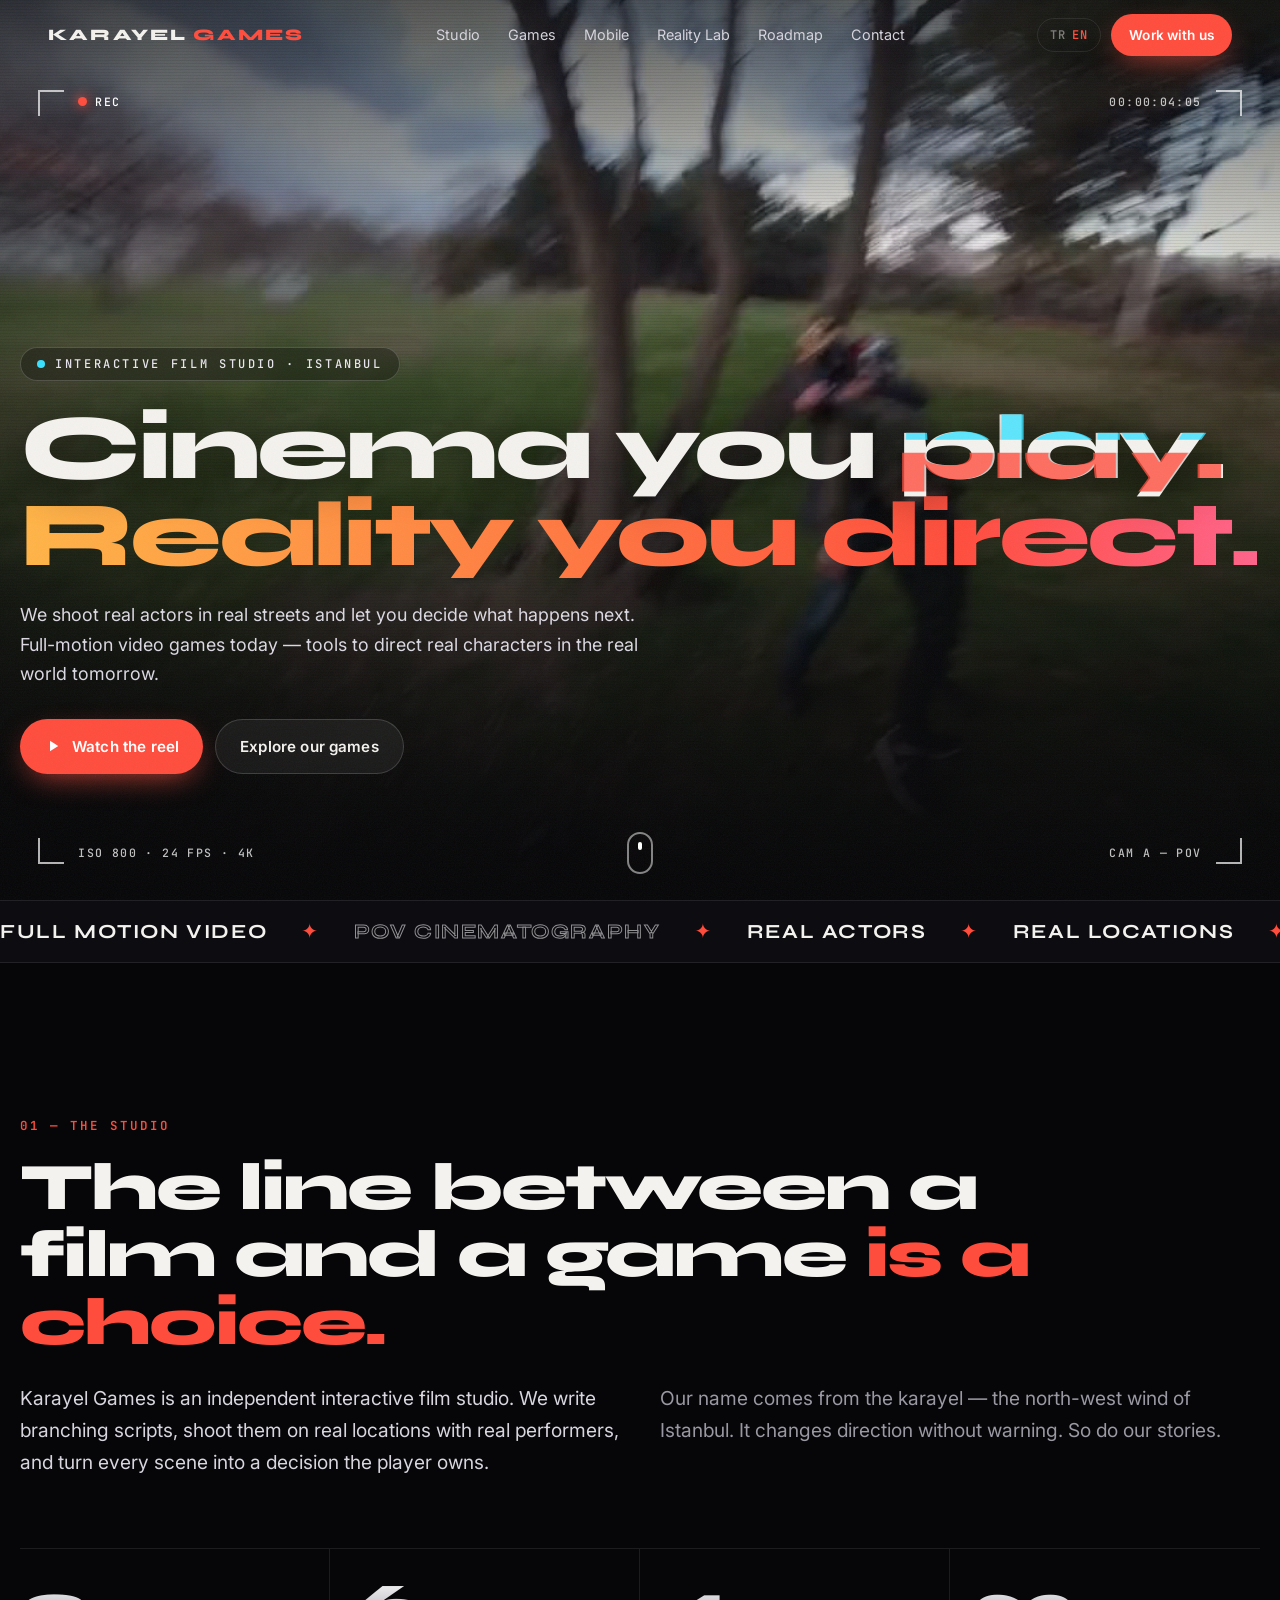
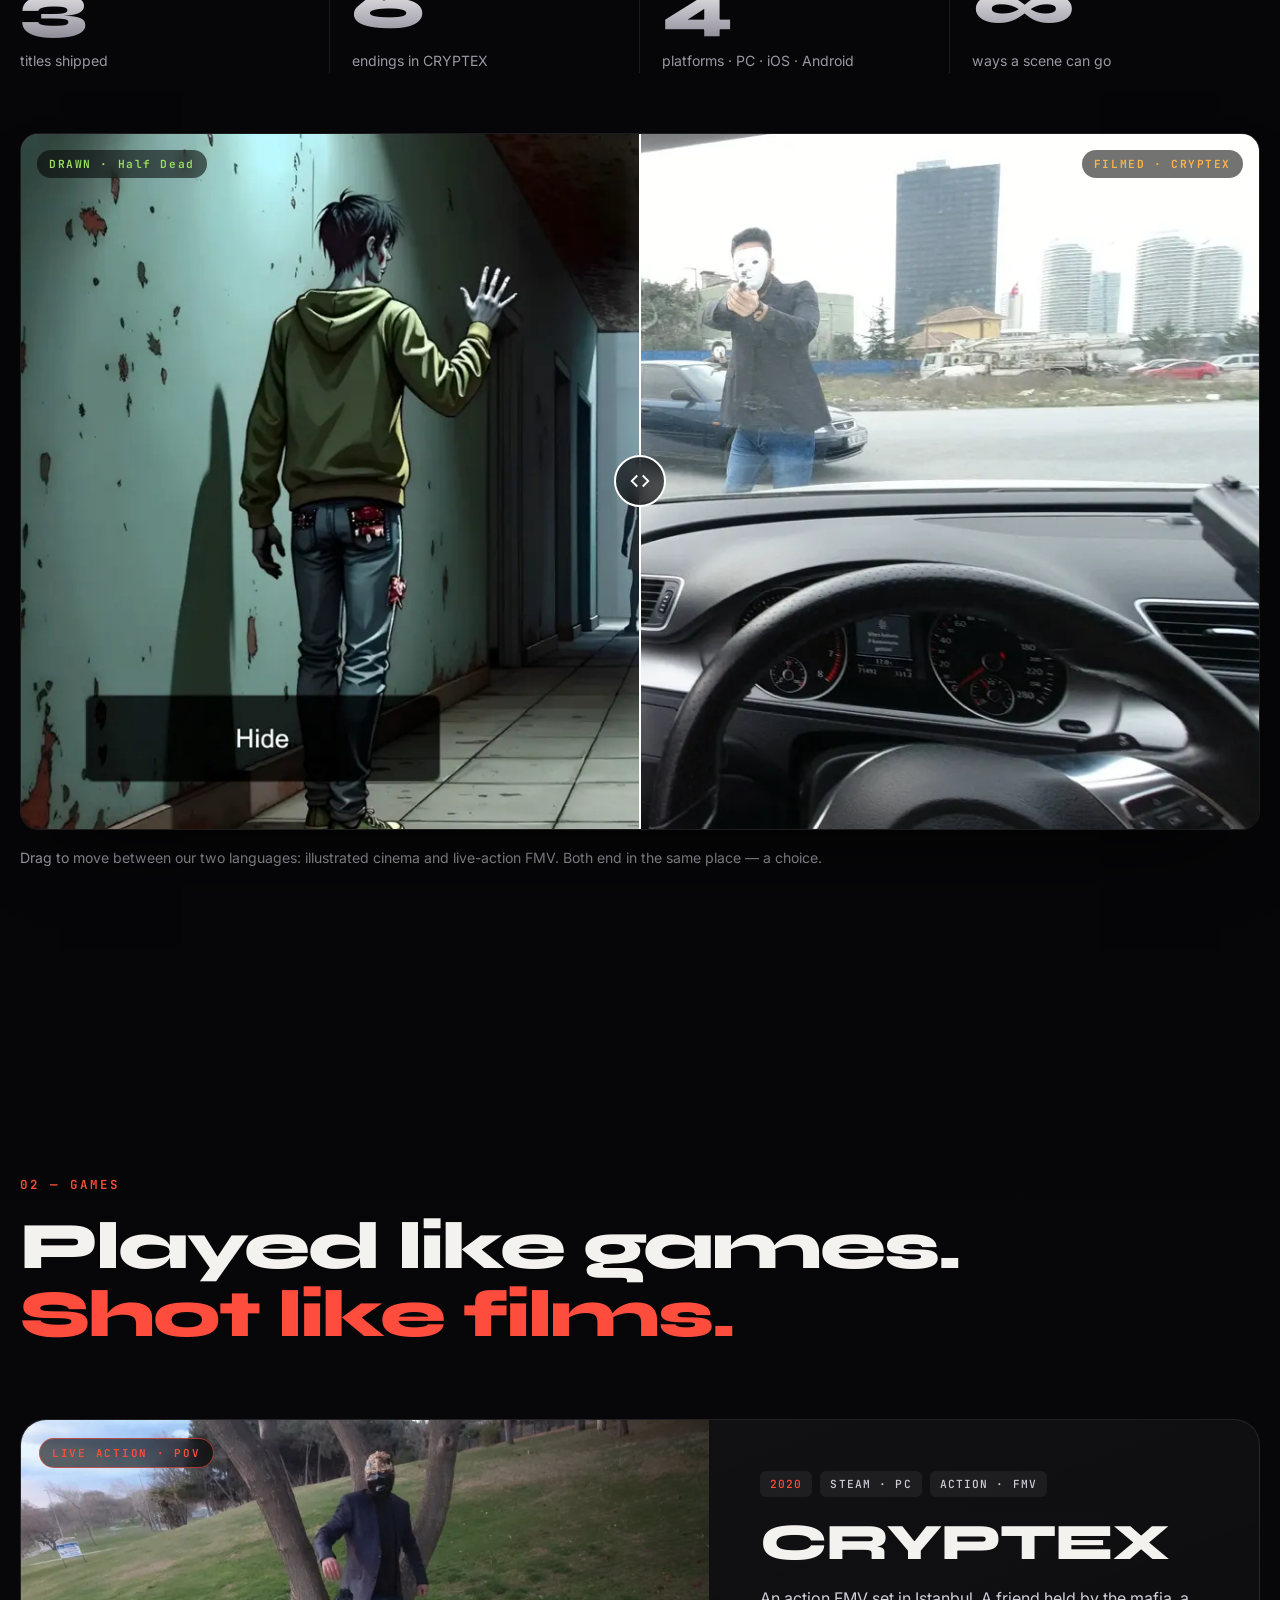
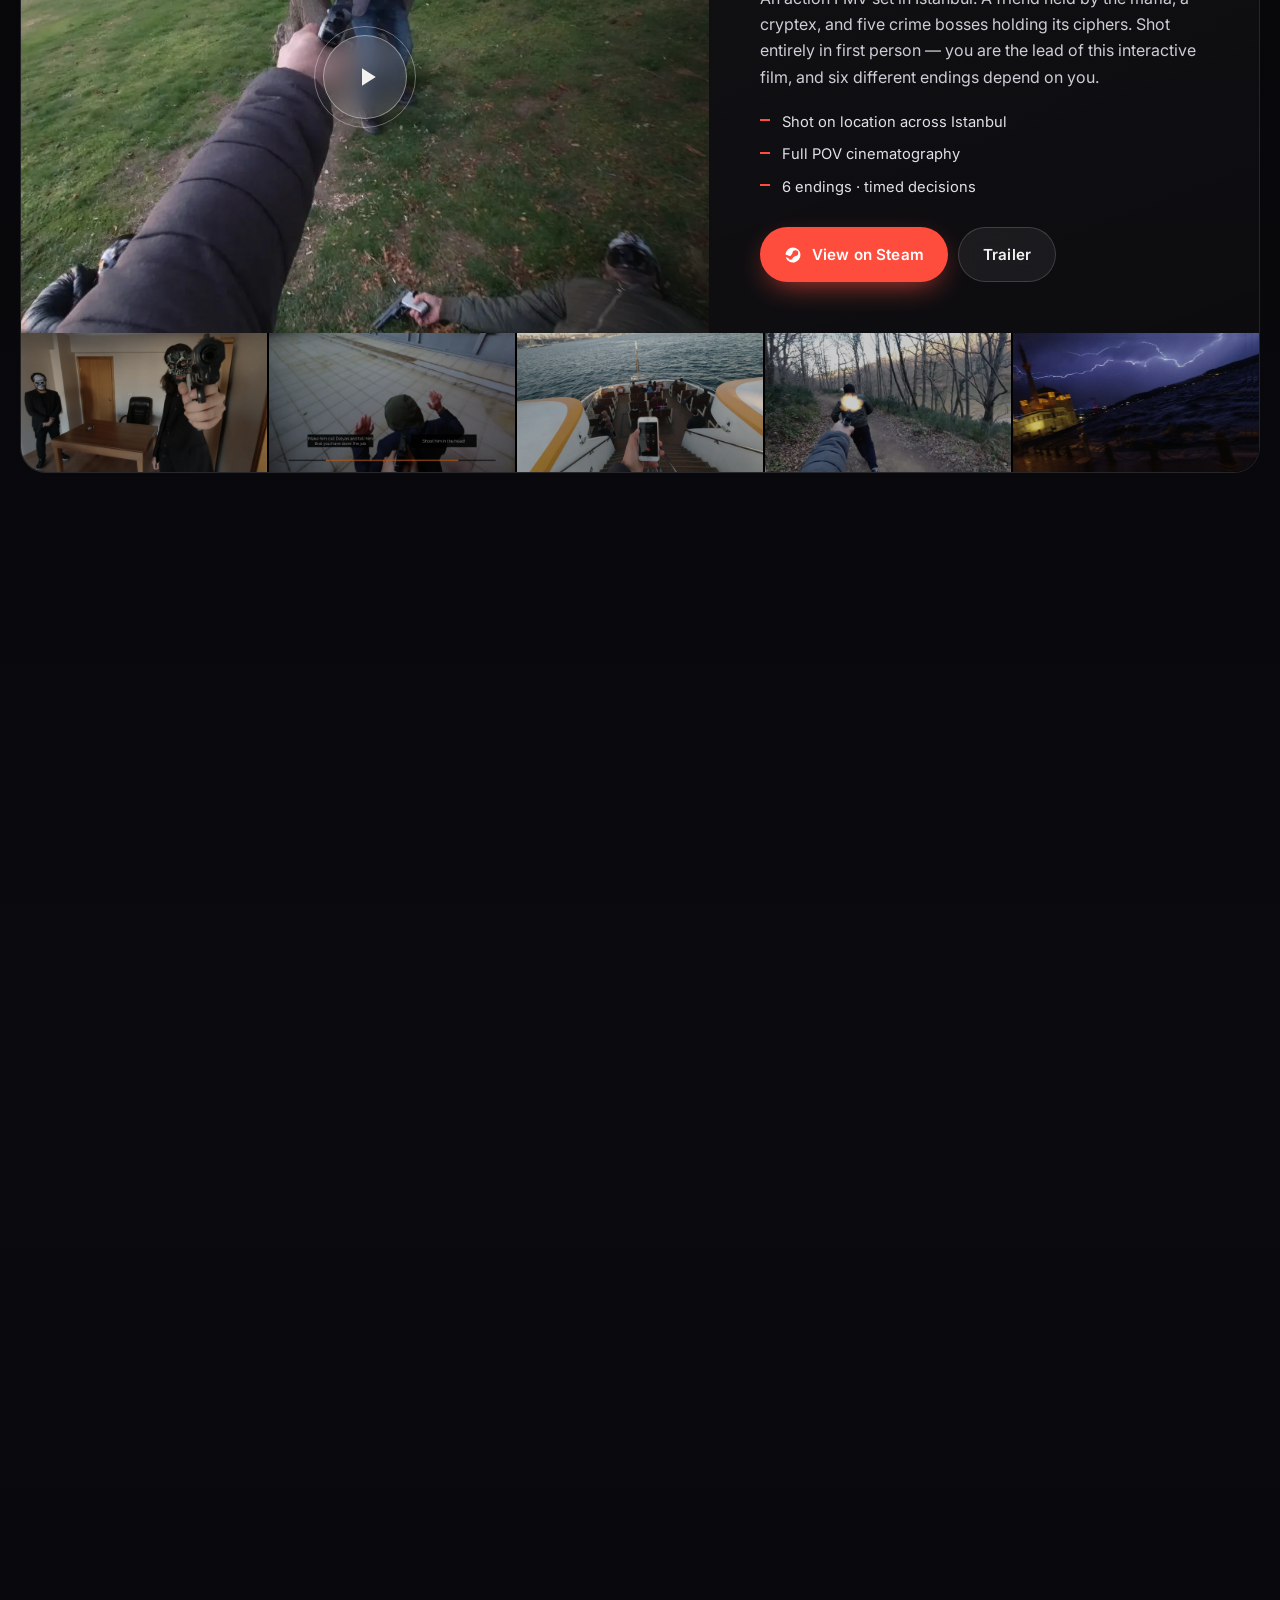
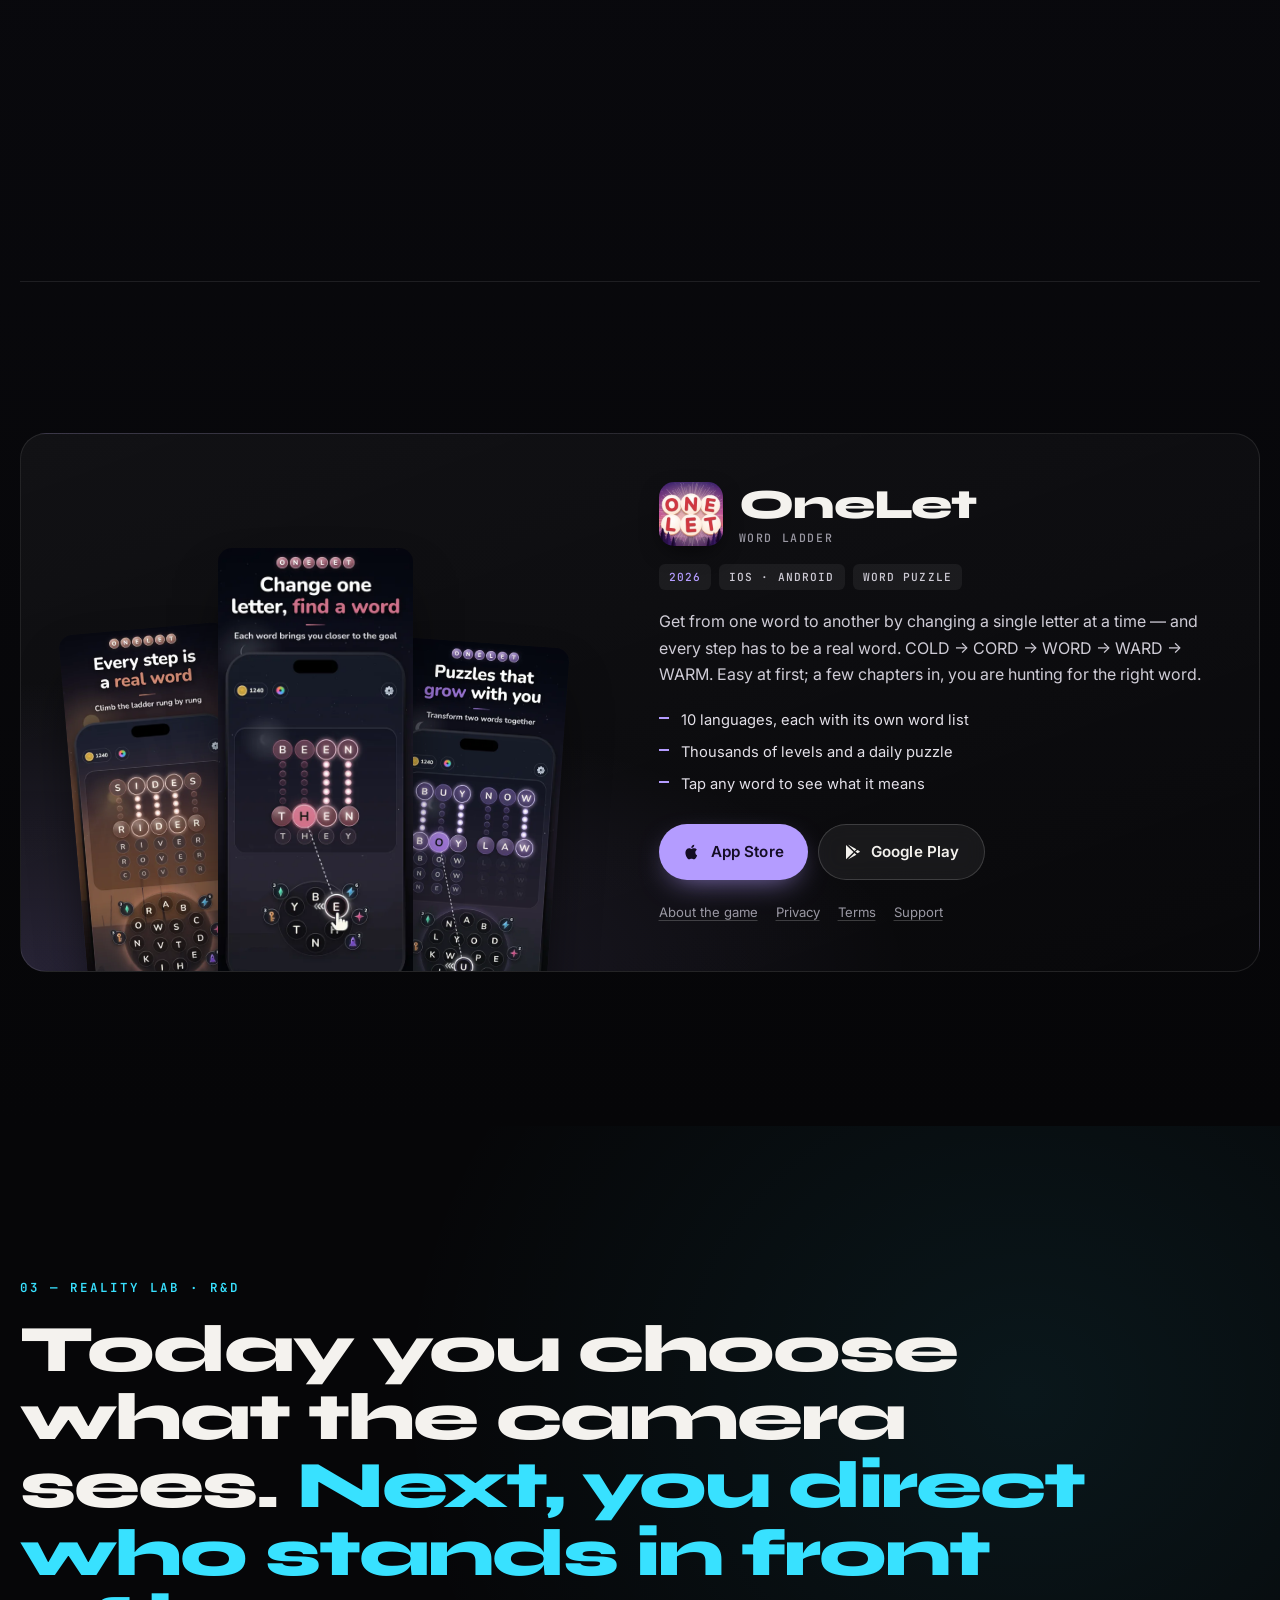
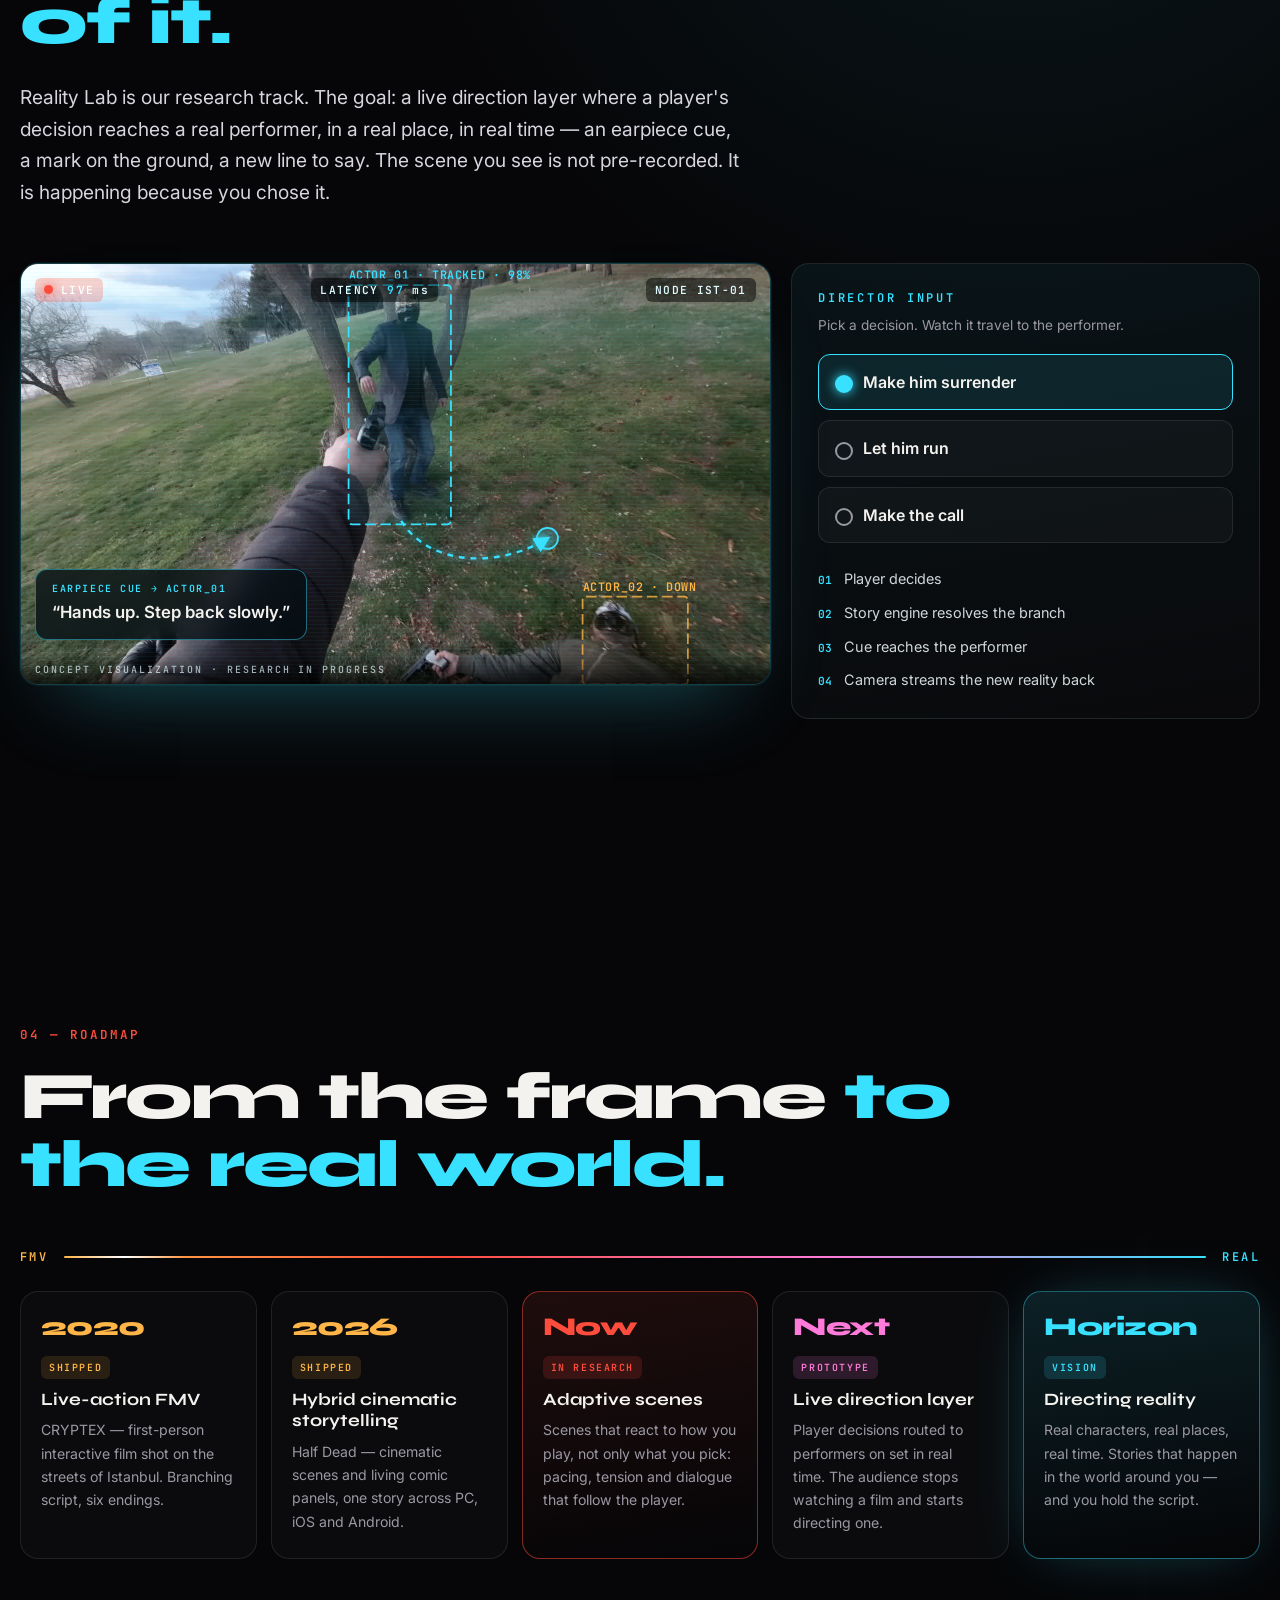
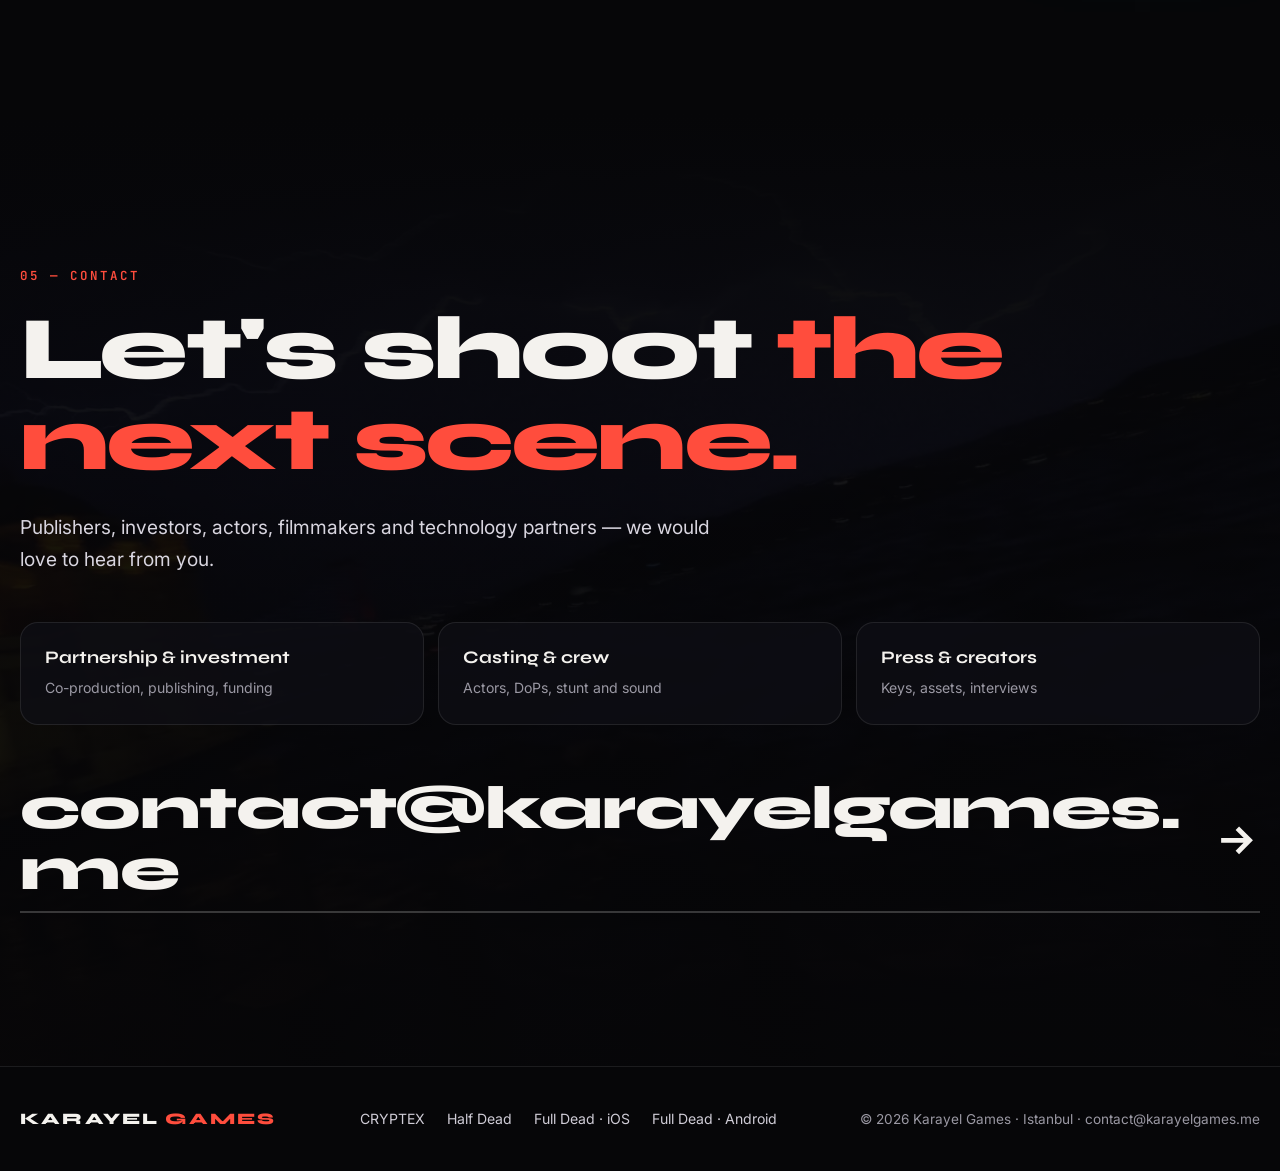
==== commit 365fda54: "Mobil oyunlar bölümü: OneLet kartı (App Store + Google Play, yasal sayfalar), menüde "Mobil", yayınl" ====
--- a/index.html
+++ b/index.html
@@ -17,7 +17,7 @@
 <link rel="preconnect" href="https://fonts.gstatic.com" crossorigin>
 <link href="https://fonts.googleapis.com/css2?family=Syne:wght@600;700;800&family=Inter:wght@400;500;600&family=JetBrains+Mono:wght@400;600&display=swap" rel="stylesheet">
 <link rel="preload" as="image" href="assets/img/hero-poster.jpg">
-<link rel="stylesheet" href="assets/site.css?v=3">
+<link rel="stylesheet" href="assets/site.css?v=4">
 </head>
 <body>
 
@@ -31,6 +31,7 @@
   <nav class="links">
     <a href="#studio" data-i="nav.studio">Studio</a>
     <a href="#games" data-i="nav.games">Games</a>
+    <a href="#mobile" data-i="nav.mobile">Mobile</a>
     <a href="#lab" data-i="nav.lab">Reality Lab</a>
     <a href="#roadmap" data-i="nav.road">Roadmap</a>
     <a href="#contact" data-i="nav.contact">Contact</a>
@@ -92,7 +93,7 @@
     </div>
 
     <div class="stats">
-      <div class="stat reveal"><b data-count="2">0</b><span data-i="st.s1">titles shipped</span></div>
+      <div class="stat reveal"><b data-count="3">0</b><span data-i="st.s1">titles shipped</span></div>
       <div class="stat reveal"><b data-count="6">0</b><span data-i="st.s2">endings in CRYPTEX</span></div>
       <div class="stat reveal"><b data-count="4">0</b><span data-i="st.s3">platforms · PC · iOS · Android</span></div>
       <div class="stat reveal"><b>∞</b><span data-i="st.s4">ways a scene can go</span></div>
@@ -171,6 +172,45 @@
         <img src="assets/img/hd_5.webp" alt="" loading="lazy"><img src="assets/img/hd_3.webp" alt="" loading="lazy"><img src="assets/img/hd_7.webp" alt="" loading="lazy"><img src="assets/img/hd_9.webp" alt="" loading="lazy"><img src="assets/img/hd_1.webp" alt="" loading="lazy">
       </div>
     </article>
+    <!-- MOBILE GAMES — add new titles as another .mcard inside .mob-grid -->
+    <div class="mob" id="mobile">
+      <div class="mob-head reveal">
+        <div class="kicker" data-i="m.k">Mobile games</div>
+        <p class="mob-lead" data-i="m.lead">Short puzzles for the bus, the queue, the last ten minutes before sleep. Same studio, smaller screen.</p>
+      </div>
+      <div class="mob-grid">
+        <article class="mcard reveal" style="--acc:#b49cff">
+          <div class="mcard-shots" aria-hidden="true">
+            <img src="assets/img/ol_2.webp" alt="" loading="lazy">
+            <img src="assets/img/ol_1.webp" alt="" loading="lazy">
+            <img src="assets/img/ol_5.webp" alt="" loading="lazy">
+          </div>
+          <div class="mcard-body">
+            <div class="mcard-id">
+              <img src="assets/img/ol_icon.webp" alt="OneLet app icon" width="64" height="64" loading="lazy">
+              <div><h3>OneLet</h3><span class="mcard-sub" data-i="m.ol.sub">Word Ladder</span></div>
+            </div>
+            <div class="meta"><span>2026</span><span lang="en">iOS · Android</span><span data-i="m.ol.genre">Word puzzle</span></div>
+            <p data-i="m.ol.p">Get from one word to another by changing a single letter at a time — and every step has to be a real word. COLD → CORD → WORD → WARD → WARM. Easy at first; a few chapters in, you are hunting for the right word.</p>
+            <ul class="feat">
+              <li data-i="m.ol.f1">10 languages, each with its own word list</li>
+              <li data-i="m.ol.f2">Thousands of levels and a daily puzzle</li>
+              <li data-i="m.ol.f3">Tap any word to see what it means</li>
+            </ul>
+            <div class="row">
+              <a class="btn btn-violet" href="https://apps.apple.com/app/id6805576358" target="_blank" rel="noopener"><svg viewBox="0 0 24 24"><path d="M16.4 12.6c0-2.4 2-3.6 2.1-3.7a4.5 4.5 0 0 0-3.6-1.9c-1.5-.2-3 .9-3.7.9-.8 0-2-.9-3.2-.8A4.8 4.8 0 0 0 4 9.6c-1.7 3-.4 7.4 1.2 9.8.8 1.2 1.8 2.5 3 2.4 1.2 0 1.7-.8 3.1-.8 1.5 0 1.9.8 3.2.8 1.3 0 2.2-1.2 3-2.4a10 10 0 0 0 1.3-2.8 4.3 4.3 0 0 1-2.4-4zM14 5.4A4.3 4.3 0 0 0 15 2.3a4.4 4.4 0 0 0-2.9 1.5 4.1 4.1 0 0 0-1 3 3.6 3.6 0 0 0 2.9-1.4z"/></svg>App Store</a>
+              <a class="btn btn-ghost" href="https://play.google.com/store/apps/details?id=com.yeb.onelet" target="_blank" rel="noopener"><svg viewBox="0 0 24 24"><path d="M4 2.5v19l10-9.5zM15.3 13.2l2.6 2.5-11.3 6.4zM15.3 10.8 6.6 1.9l11.3 6.4zM19.3 9.2l2.5 1.4c.8.5.8 1.2 0 1.7l-2.5 1.4-2.8-2.3z"/></svg>Google Play</a>
+            </div>
+            <nav class="mcard-legal" aria-label="OneLet legal">
+              <a href="onelet-legal/" data-i="m.more">About the game</a>
+              <a href="onelet-legal/privacy.html" data-i="m.privacy">Privacy</a>
+              <a href="onelet-legal/terms.html" data-i="m.terms">Terms</a>
+              <a href="onelet-legal/support.html" data-i="m.support">Support</a>
+            </nav>
+          </div>
+        </article>
+      </div>
+    </div>
   </div>
 </section>
 
@@ -289,6 +329,6 @@
   </div>
 </div>
 
-<script src="assets/site.js?v=3" defer></script>
+<script src="assets/site.js?v=4" defer></script>
 </body>
 </html>
--- a/assets/site.css
+++ b/assets/site.css
@@ -331,3 +331,40 @@
 .lang { display: inline-flex; gap: 6px; }
 .lang i { font-style: normal; opacity: .45; }
 .lang b { color: var(--red); font-weight: 600; }
+
+/* ===== MOBILE GAMES (2026-10) — one .mcard per title ===== */
+.mob { margin-top: 110px; padding-top: 56px; border-top: 1px solid var(--line); }
+.mob-head { display: grid; grid-template-columns: minmax(0, 1fr) minmax(0, 1.4fr); gap: 24px 48px; align-items: end; }
+.mob-head .kicker { margin: 0; color: #b49cff; }
+.mob-lead { color: var(--dim); font-size: 1.05rem; max-width: 46ch; }
+.mob-grid { display: grid; gap: 28px; margin-top: 40px; }
+.mcard { --acc: #b49cff; display: grid; grid-template-columns: 1fr 1.1fr; align-items: center; border-radius: 26px; overflow: hidden; position: relative;
+  background: radial-gradient(120% 90% at 0% 100%, color-mix(in srgb, var(--acc) 16%, transparent), transparent 60%), linear-gradient(160deg, rgba(255,255,255,.045), rgba(255,255,255,.012));
+  border: 1px solid var(--line); }
+.mcard-shots { position: relative; height: 100%; min-height: 440px; display: flex; justify-content: center; align-items: flex-end; padding: 44px 24px 0; }
+.mcard-shots img { width: 31%; max-width: 190px; border-radius: 14px 14px 0 0; box-shadow: 0 30px 60px -20px rgba(0,0,0,.9); transition: transform 1s var(--ease); }
+.mcard-shots img:nth-child(1) { transform: translate(14%, 6%) rotate(-5deg); }
+.mcard-shots img:nth-child(2) { position: relative; z-index: 2; width: 36%; max-width: 220px; }
+.mcard-shots img:nth-child(3) { transform: translate(-14%, 10%) rotate(4deg); }
+.mcard:hover .mcard-shots img:nth-child(1) { transform: translate(6%, 3%) rotate(-7deg); }
+.mcard:hover .mcard-shots img:nth-child(3) { transform: translate(-6%, 6%) rotate(6deg); }
+.mcard-body { padding: clamp(28px, 4vw, 48px); }
+.mcard-id { display: flex; align-items: center; gap: 16px; margin-bottom: 18px; }
+.mcard-id img { width: 64px; height: 64px; border-radius: 15px; box-shadow: 0 8px 24px -8px rgba(0,0,0,.8); }
+.mcard-id h3 { font: 800 clamp(1.8rem, 3.4vw, 2.6rem)/1 var(--disp); letter-spacing: -.02em; }
+.mcard-sub { display: block; margin-top: 4px; font: 500 .72rem var(--mono); letter-spacing: .14em; text-transform: uppercase; color: var(--dim); }
+.mcard p { color: #cfccd6; margin-top: 18px; }
+.btn-violet { background: var(--acc, #b49cff); color: #140d24; box-shadow: 0 10px 30px -12px rgba(180, 156, 255, .8); }
+.btn-violet:hover { transform: translateY(-2px); }
+.mcard-legal { display: flex; flex-wrap: wrap; gap: 6px 18px; margin-top: 22px; font-size: .82rem; }
+.mcard-legal a { color: var(--dim); text-decoration: underline; text-underline-offset: 3px; text-decoration-color: rgba(255,255,255,.2); }
+.mcard-legal a:hover { color: var(--ink); }
+@media (max-width: 1040px) {
+  .mob { margin-top: 80px; }
+  .mob-head { grid-template-columns: 1fr; gap: 12px; }
+  .mcard { grid-template-columns: 1fr; }
+  .mcard-shots { min-height: 0; height: auto; padding-top: 32px; }
+}
+@media (max-width: 560px) {
+  .mcard-legal a { padding: 10px 0; }
+}
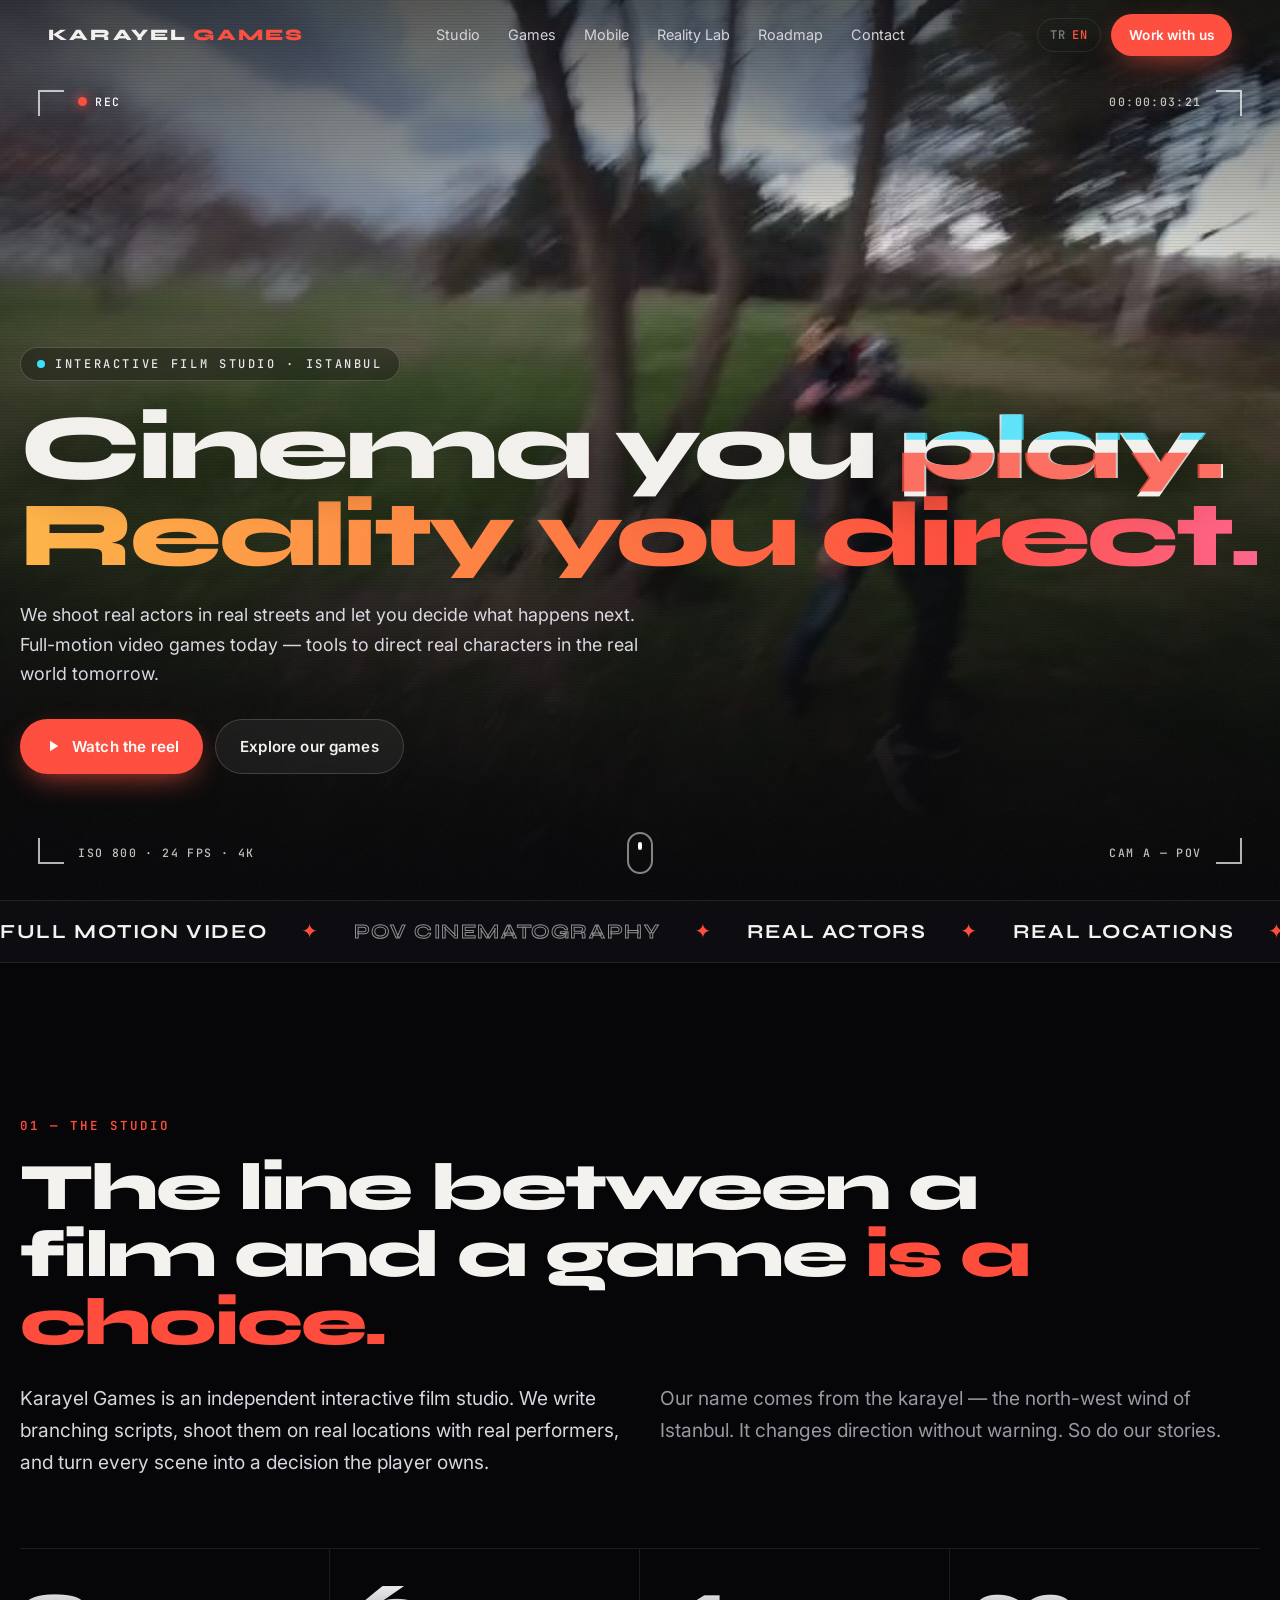
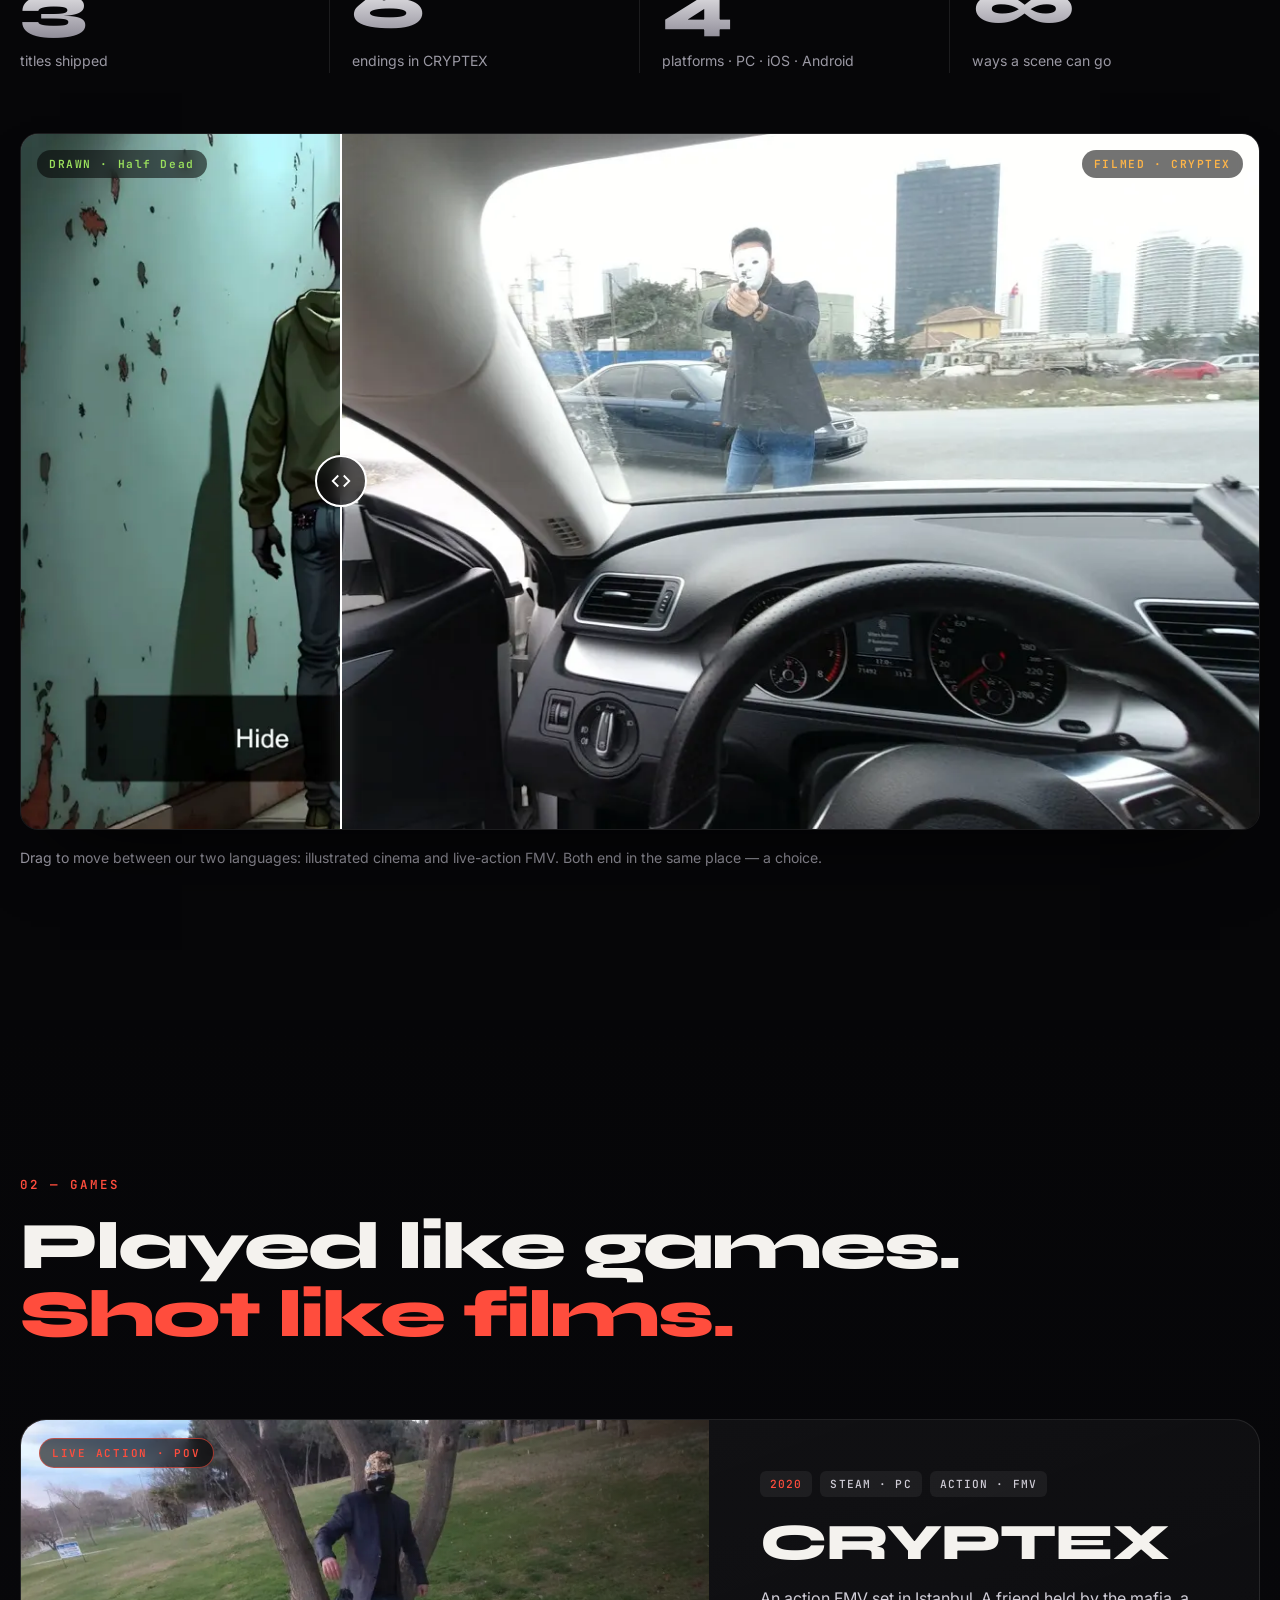
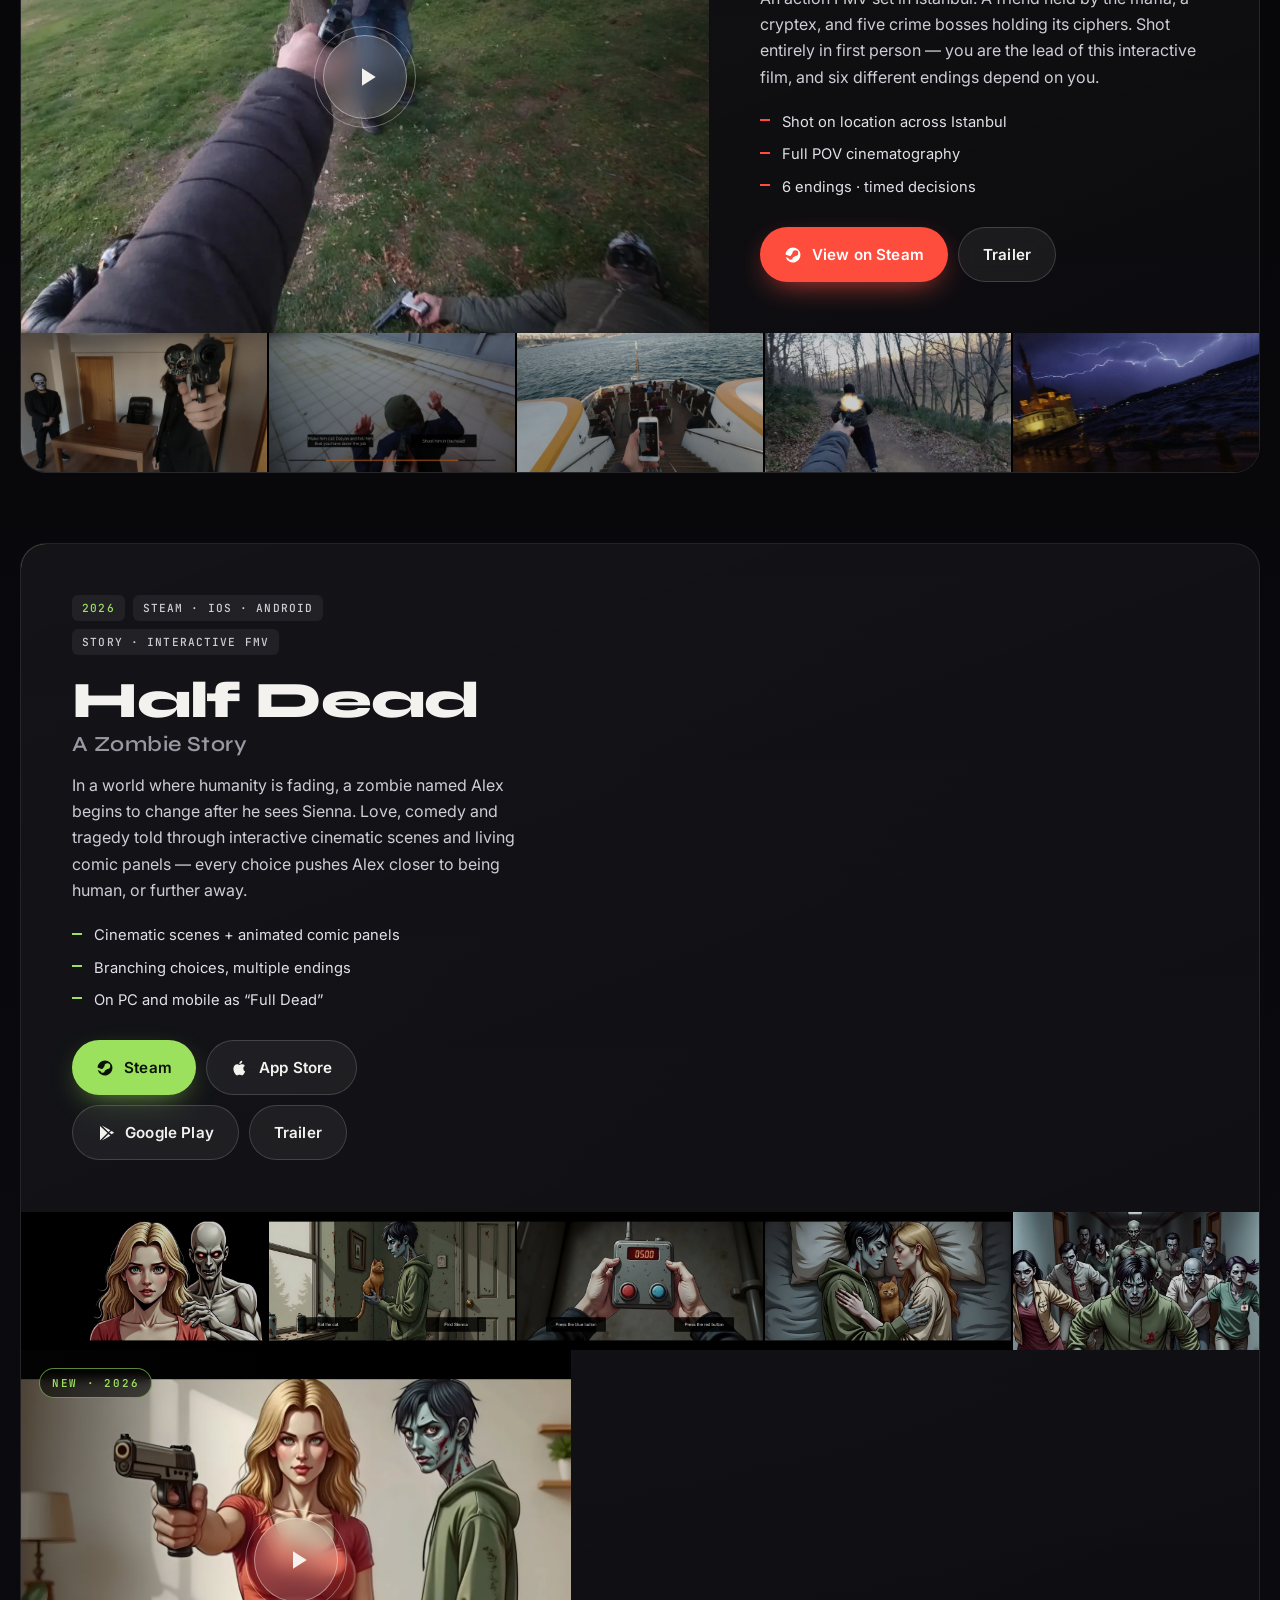
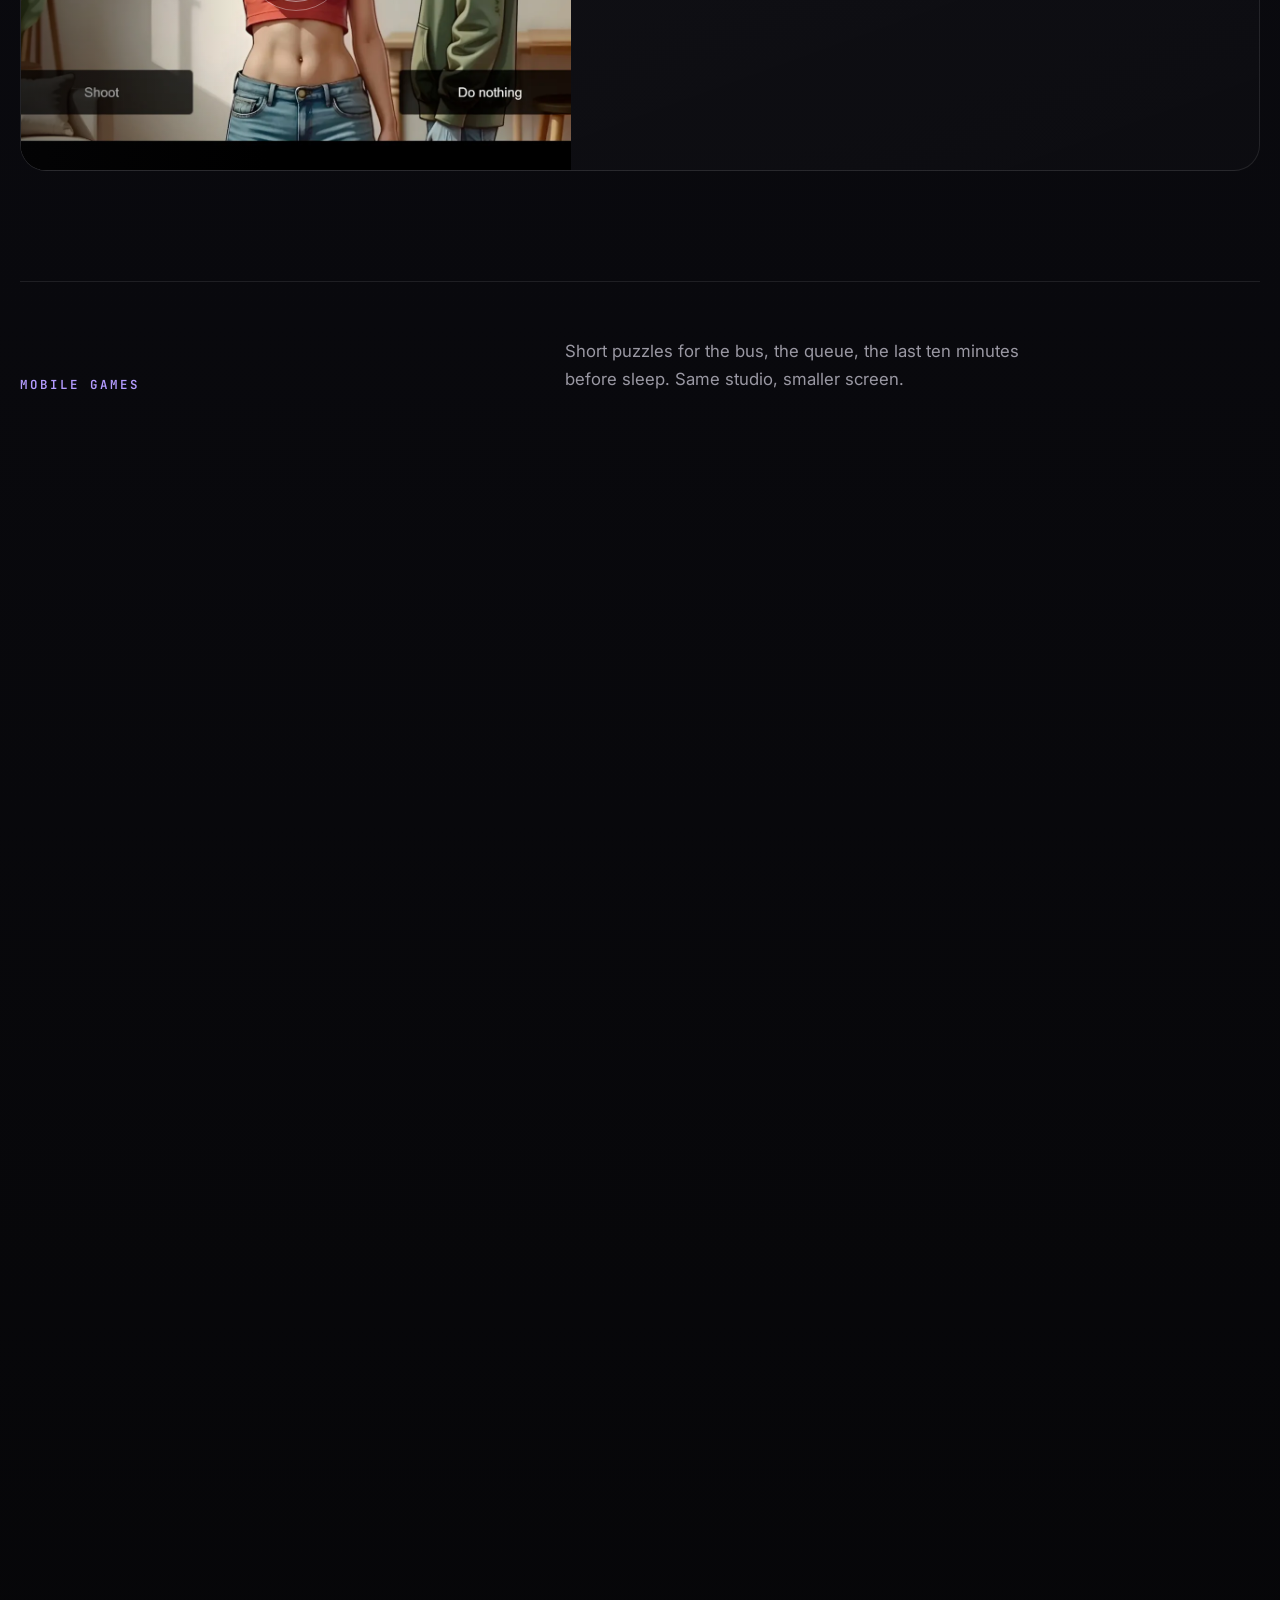
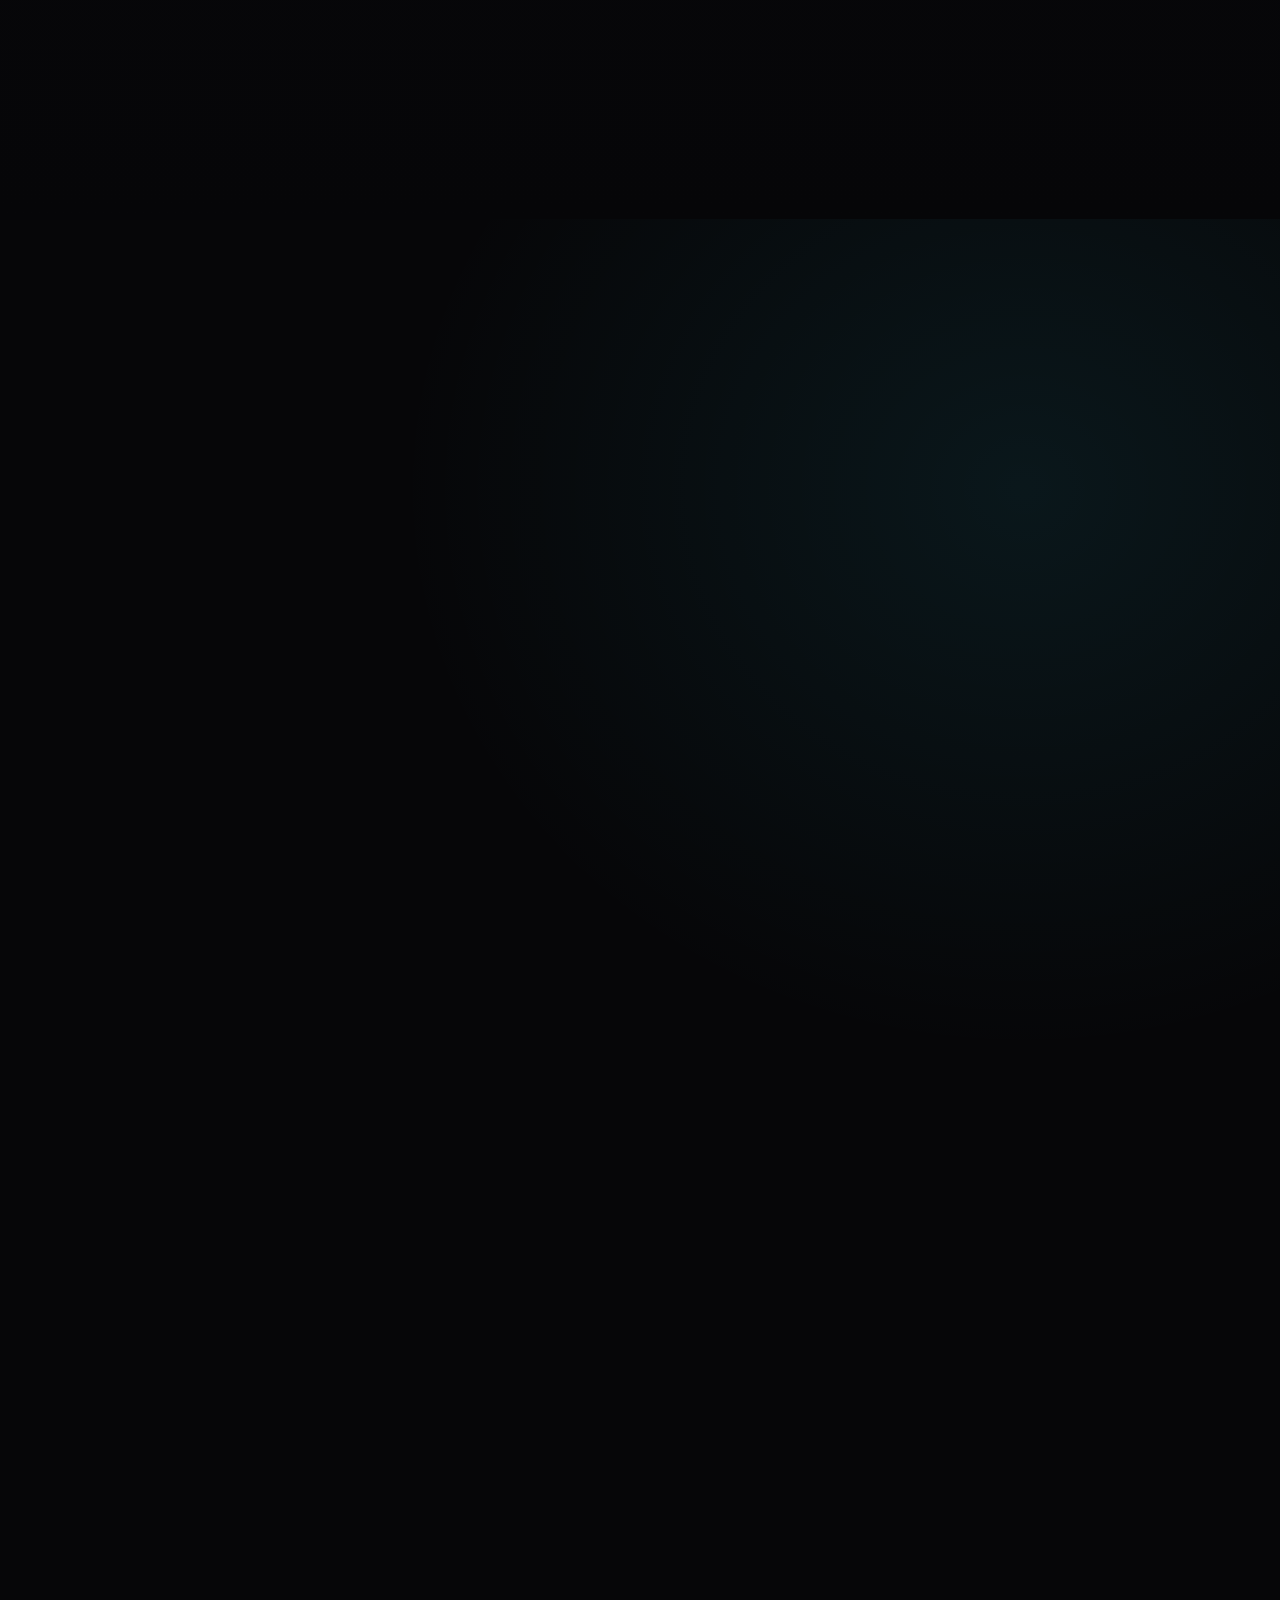
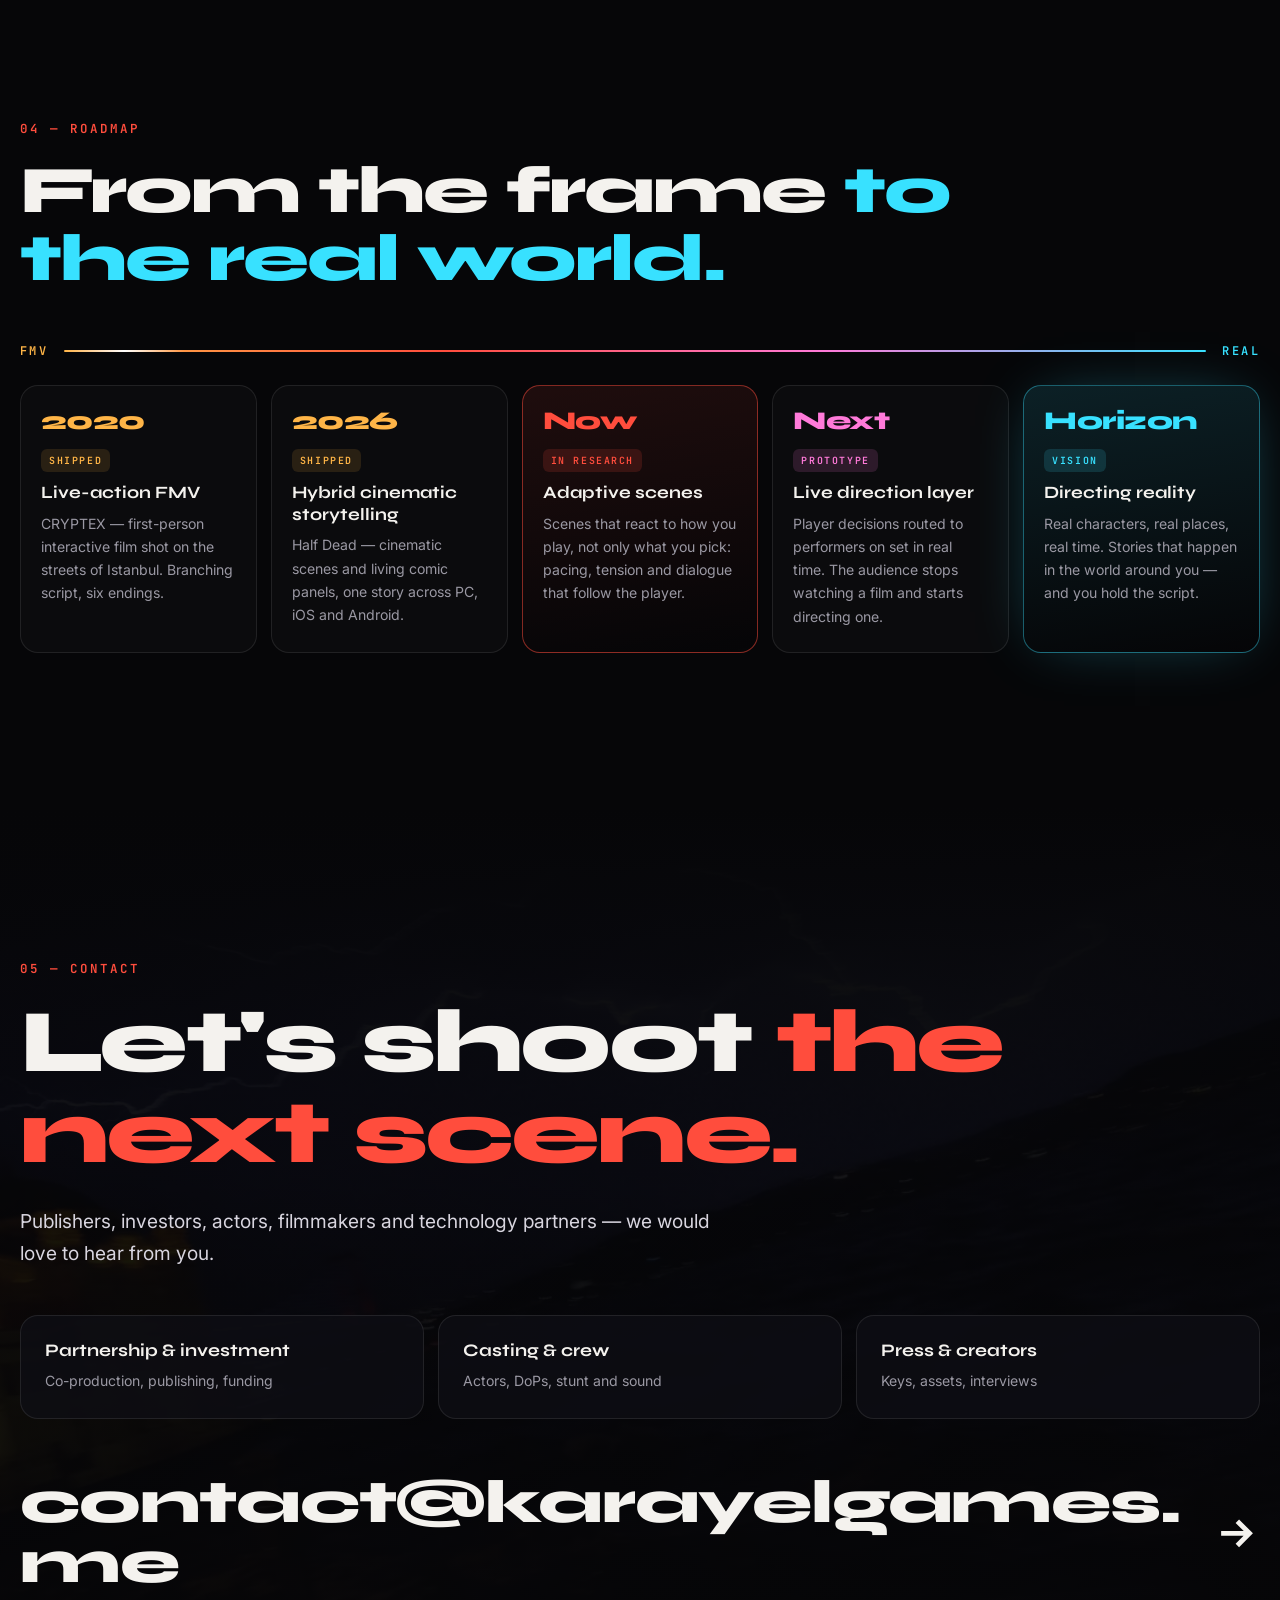
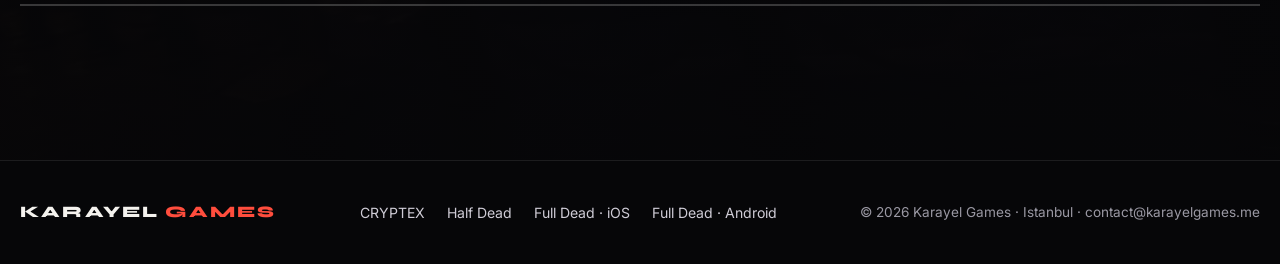
==== commit 1c2e4509: "OneLet kartı mağaza sayfası düzeninde: döngülü başlık videosu (mobilde dikey), ikon+düğmeler, 6 ekra" ====
--- a/index.html
+++ b/index.html
@@ -17,7 +17,7 @@
 <link rel="preconnect" href="https://fonts.gstatic.com" crossorigin>
 <link href="https://fonts.googleapis.com/css2?family=Syne:wght@600;700;800&family=Inter:wght@400;500;600&family=JetBrains+Mono:wght@400;600&display=swap" rel="stylesheet">
 <link rel="preload" as="image" href="assets/img/hero-poster.jpg">
-<link rel="stylesheet" href="assets/site.css?v=4">
+<link rel="stylesheet" href="assets/site.css?v=6">
 </head>
 <body>
 
@@ -180,34 +180,45 @@
       </div>
       <div class="mob-grid">
         <article class="mcard reveal" style="--acc:#b49cff">
-          <div class="mcard-shots" aria-hidden="true">
-            <img src="assets/img/ol_2.webp" alt="" loading="lazy">
-            <img src="assets/img/ol_1.webp" alt="" loading="lazy">
-            <img src="assets/img/ol_5.webp" alt="" loading="lazy">
+          <div class="mcard-hero">
+            <video autoplay muted loop playsinline preload="metadata" poster="assets/img/ol_poster_en.jpg" src="assets/video/onelet-en.mp4" data-lsrc="assets/video/onelet-{l}.mp4" data-lposter="assets/img/ol_poster_{l}.jpg" data-dar-src="assets/video/onelet-dar-{l}.mp4" data-dar-poster="assets/img/ol_poster_dar_{l}.jpg" aria-label="OneLet: one letter, one word"></video>
           </div>
           <div class="mcard-body">
-            <div class="mcard-id">
-              <img src="assets/img/ol_icon.webp" alt="OneLet app icon" width="64" height="64" loading="lazy">
-              <div><h3>OneLet</h3><span class="mcard-sub" data-i="m.ol.sub">Word Ladder</span></div>
+            <div class="mcard-top">
+              <img class="mcard-icon" src="assets/img/ol_icon.webp" alt="OneLet app icon" width="88" height="88" loading="lazy">
+              <div class="mcard-name">
+                <h3>OneLet</h3>
+                <span class="mcard-sub" data-i="m.ol.sub">Word Ladder</span>
+                <div class="meta"><span>2026</span><span lang="en">iOS · Android</span><span data-i="m.ol.genre">Word puzzle</span></div>
+              </div>
+              <div class="row mcard-get">
+                <a class="btn btn-violet" href="https://apps.apple.com/app/id6805576358" target="_blank" rel="noopener"><svg viewBox="0 0 24 24"><path d="M16.4 12.6c0-2.4 2-3.6 2.1-3.7a4.5 4.5 0 0 0-3.6-1.9c-1.5-.2-3 .9-3.7.9-.8 0-2-.9-3.2-.8A4.8 4.8 0 0 0 4 9.6c-1.7 3-.4 7.4 1.2 9.8.8 1.2 1.8 2.5 3 2.4 1.2 0 1.7-.8 3.1-.8 1.5 0 1.9.8 3.2.8 1.3 0 2.2-1.2 3-2.4a10 10 0 0 0 1.3-2.8 4.3 4.3 0 0 1-2.4-4zM14 5.4A4.3 4.3 0 0 0 15 2.3a4.4 4.4 0 0 0-2.9 1.5 4.1 4.1 0 0 0-1 3 3.6 3.6 0 0 0 2.9-1.4z"/></svg>App Store</a>
+                <a class="btn btn-ghost" href="https://play.google.com/store/apps/details?id=com.yeb.onelet" target="_blank" rel="noopener"><svg viewBox="0 0 24 24"><path d="M4 2.5v19l10-9.5zM15.3 13.2l2.6 2.5-11.3 6.4zM15.3 10.8 6.6 1.9l11.3 6.4zM19.3 9.2l2.5 1.4c.8.5.8 1.2 0 1.7l-2.5 1.4-2.8-2.3z"/></svg>Google Play</a>
+              </div>
             </div>
-            <div class="meta"><span>2026</span><span lang="en">iOS · Android</span><span data-i="m.ol.genre">Word puzzle</span></div>
-            <p data-i="m.ol.p">Get from one word to another by changing a single letter at a time — and every step has to be a real word. COLD → CORD → WORD → WARD → WARM. Easy at first; a few chapters in, you are hunting for the right word.</p>
-            <ul class="feat">
-              <li data-i="m.ol.f1">10 languages, each with its own word list</li>
-              <li data-i="m.ol.f2">Thousands of levels and a daily puzzle</li>
-              <li data-i="m.ol.f3">Tap any word to see what it means</li>
-            </ul>
-            <div class="row">
-              <a class="btn btn-violet" href="https://apps.apple.com/app/id6805576358" target="_blank" rel="noopener"><svg viewBox="0 0 24 24"><path d="M16.4 12.6c0-2.4 2-3.6 2.1-3.7a4.5 4.5 0 0 0-3.6-1.9c-1.5-.2-3 .9-3.7.9-.8 0-2-.9-3.2-.8A4.8 4.8 0 0 0 4 9.6c-1.7 3-.4 7.4 1.2 9.8.8 1.2 1.8 2.5 3 2.4 1.2 0 1.7-.8 3.1-.8 1.5 0 1.9.8 3.2.8 1.3 0 2.2-1.2 3-2.4a10 10 0 0 0 1.3-2.8 4.3 4.3 0 0 1-2.4-4zM14 5.4A4.3 4.3 0 0 0 15 2.3a4.4 4.4 0 0 0-2.9 1.5 4.1 4.1 0 0 0-1 3 3.6 3.6 0 0 0 2.9-1.4z"/></svg>App Store</a>
-              <a class="btn btn-ghost" href="https://play.google.com/store/apps/details?id=com.yeb.onelet" target="_blank" rel="noopener"><svg viewBox="0 0 24 24"><path d="M4 2.5v19l10-9.5zM15.3 13.2l2.6 2.5-11.3 6.4zM15.3 10.8 6.6 1.9l11.3 6.4zM19.3 9.2l2.5 1.4c.8.5.8 1.2 0 1.7l-2.5 1.4-2.8-2.3z"/></svg>Google Play</a>
+            <div class="mcard-text">
+              <p data-i="m.ol.p">Get from one word to another by changing a single letter at a time — and every step has to be a real word. COLD → CORD → WORD → WARD → WARM. Easy at first; a few chapters in, you are hunting for the right word.</p>
+              <ul class="feat">
+                <li data-i="m.ol.f1">10 languages, each with its own word list</li>
+                <li data-i="m.ol.f2">Thousands of levels and a daily puzzle</li>
+                <li data-i="m.ol.f3">Tap any word to see what it means</li>
+              </ul>
             </div>
-            <nav class="mcard-legal" aria-label="OneLet legal">
-              <a href="onelet-legal/" data-i="m.more">About the game</a>
-              <a href="onelet-legal/privacy.html" data-i="m.privacy">Privacy</a>
-              <a href="onelet-legal/terms.html" data-i="m.terms">Terms</a>
-              <a href="onelet-legal/support.html" data-i="m.support">Support</a>
-            </nav>
           </div>
+          <div class="mcard-shots" tabindex="0" aria-label="OneLet screenshots">
+            <img src="assets/img/ol_en_1.webp" data-lsrc="assets/img/ol_{l}_1.webp" alt="" width="360" height="782" loading="lazy">
+            <img src="assets/img/ol_en_2.webp" data-lsrc="assets/img/ol_{l}_2.webp" alt="" width="360" height="782" loading="lazy">
+            <img src="assets/img/ol_en_3.webp" data-lsrc="assets/img/ol_{l}_3.webp" alt="" width="360" height="782" loading="lazy">
+            <img src="assets/img/ol_en_4.webp" data-lsrc="assets/img/ol_{l}_4.webp" alt="" width="360" height="782" loading="lazy">
+            <img src="assets/img/ol_en_5.webp" data-lsrc="assets/img/ol_{l}_5.webp" alt="" width="360" height="782" loading="lazy">
+            <img src="assets/img/ol_en_6.webp" data-lsrc="assets/img/ol_{l}_6.webp" alt="" width="360" height="782" loading="lazy">
+          </div>
+          <nav class="mcard-legal" aria-label="OneLet legal">
+            <a href="onelet-legal/" data-i="m.more">About the game</a>
+            <a href="onelet-legal/privacy.html" data-i="m.privacy">Privacy</a>
+            <a href="onelet-legal/terms.html" data-i="m.terms">Terms</a>
+            <a href="onelet-legal/support.html" data-i="m.support">Support</a>
+          </nav>
         </article>
       </div>
     </div>
@@ -329,6 +340,6 @@
   </div>
 </div>
 
-<script src="assets/site.js?v=4" defer></script>
+<script src="assets/site.js?v=6" defer></script>
 </body>
 </html>
--- a/assets/site.css
+++ b/assets/site.css
@@ -332,39 +332,51 @@
 .lang i { font-style: normal; opacity: .45; }
 .lang b { color: var(--red); font-weight: 600; }
 
-/* ===== MOBILE GAMES (2026-10) — one .mcard per title ===== */
+/* ===== MOBILE GAMES (2026-10) — one .mcard per title, laid out like a store page ===== */
 .mob { margin-top: 110px; padding-top: 56px; border-top: 1px solid var(--line); }
 .mob-head { display: grid; grid-template-columns: minmax(0, 1fr) minmax(0, 1.4fr); gap: 24px 48px; align-items: end; }
 .mob-head .kicker { margin: 0; color: #b49cff; }
 .mob-lead { color: var(--dim); font-size: 1.05rem; max-width: 46ch; }
 .mob-grid { display: grid; gap: 28px; margin-top: 40px; }
-.mcard { --acc: #b49cff; display: grid; grid-template-columns: 1fr 1.1fr; align-items: center; border-radius: 26px; overflow: hidden; position: relative;
-  background: radial-gradient(120% 90% at 0% 100%, color-mix(in srgb, var(--acc) 16%, transparent), transparent 60%), linear-gradient(160deg, rgba(255,255,255,.045), rgba(255,255,255,.012));
-  border: 1px solid var(--line); }
-.mcard-shots { position: relative; height: 100%; min-height: 440px; display: flex; justify-content: center; align-items: flex-end; padding: 44px 24px 0; }
-.mcard-shots img { width: 31%; max-width: 190px; border-radius: 14px 14px 0 0; box-shadow: 0 30px 60px -20px rgba(0,0,0,.9); transition: transform 1s var(--ease); }
-.mcard-shots img:nth-child(1) { transform: translate(14%, 6%) rotate(-5deg); }
-.mcard-shots img:nth-child(2) { position: relative; z-index: 2; width: 36%; max-width: 220px; }
-.mcard-shots img:nth-child(3) { transform: translate(-14%, 10%) rotate(4deg); }
-.mcard:hover .mcard-shots img:nth-child(1) { transform: translate(6%, 3%) rotate(-7deg); }
-.mcard:hover .mcard-shots img:nth-child(3) { transform: translate(-6%, 6%) rotate(6deg); }
-.mcard-body { padding: clamp(28px, 4vw, 48px); }
-.mcard-id { display: flex; align-items: center; gap: 16px; margin-bottom: 18px; }
-.mcard-id img { width: 64px; height: 64px; border-radius: 15px; box-shadow: 0 8px 24px -8px rgba(0,0,0,.8); }
-.mcard-id h3 { font: 800 clamp(1.8rem, 3.4vw, 2.6rem)/1 var(--disp); letter-spacing: -.02em; }
-.mcard-sub { display: block; margin-top: 4px; font: 500 .72rem var(--mono); letter-spacing: .14em; text-transform: uppercase; color: var(--dim); }
-.mcard p { color: #cfccd6; margin-top: 18px; }
+.mcard { --acc: #b49cff; border-radius: 26px; overflow: hidden; position: relative; border: 1px solid var(--line);
+  background: linear-gradient(180deg, #17122a 0%, #0d0b16 38%, #0b0a10 100%); }
+.mcard-hero { position: relative; aspect-ratio: 3840 / 1646; background: #1a1430; }
+.mcard-hero video { position: absolute; inset: 0; width: 100%; height: 100%; object-fit: cover; display: block; }
+.mcard-hero::after { content: ""; position: absolute; inset: auto 0 0; height: 30%; background: linear-gradient(180deg, transparent, #17122a); pointer-events: none; }
+.mcard-body { padding: 0 clamp(22px, 4vw, 48px); }
+.mcard-top { display: grid; grid-template-columns: auto 1fr auto; gap: 22px; align-items: center; margin-top: -44px; position: relative; z-index: 1; }
+.mcard-icon { width: 104px; height: 104px; border-radius: 23px; box-shadow: 0 0 0 1px rgba(255,255,255,.12), 0 18px 40px -12px rgba(0,0,0,.9); }
+.mcard-name { align-self: end; }
+.mcard-name h3 { font: 800 clamp(1.9rem, 3.4vw, 2.7rem)/1 var(--disp); letter-spacing: -.02em; }
+.mcard-sub { display: block; margin: 6px 0 12px; font: 500 .72rem var(--mono); letter-spacing: .14em; text-transform: uppercase; color: var(--dim); }
+.mcard-get { align-self: end; }
+.mcard-text { display: grid; grid-template-columns: 1.3fr 1fr; gap: 12px 48px; margin-top: 30px; padding-top: 26px; border-top: 1px solid var(--line); }
+.mcard-text p { color: #cfccd6; }
+.mcard-text .feat { margin: 0; }
+.mcard-shots { display: grid; grid-auto-flow: column; grid-auto-columns: calc((100% - 5 * 14px) / 6); gap: 14px; margin-top: 30px;
+  padding: 0 clamp(22px, 4vw, 48px) 4px; overflow-x: auto; scroll-snap-type: x mandatory; scrollbar-width: none; }
+.mcard-shots::-webkit-scrollbar { display: none; }
+.mcard-shots img { width: 100%; height: auto; aspect-ratio: 360 / 782; border-radius: 16px; scroll-snap-align: start; border: 1px solid rgba(255,255,255,.08); background: #14111f; }
 .btn-violet { background: var(--acc, #b49cff); color: #140d24; box-shadow: 0 10px 30px -12px rgba(180, 156, 255, .8); }
 .btn-violet:hover { transform: translateY(-2px); }
-.mcard-legal { display: flex; flex-wrap: wrap; gap: 6px 18px; margin-top: 22px; font-size: .82rem; }
+.mcard-legal { display: flex; flex-wrap: wrap; gap: 6px 18px; padding: 22px clamp(22px, 4vw, 48px) 28px; font-size: .82rem; }
 .mcard-legal a { color: var(--dim); text-decoration: underline; text-underline-offset: 3px; text-decoration-color: rgba(255,255,255,.2); }
 .mcard-legal a:hover { color: var(--ink); }
 @media (max-width: 1040px) {
   .mob { margin-top: 80px; }
   .mob-head { grid-template-columns: 1fr; gap: 12px; }
-  .mcard { grid-template-columns: 1fr; }
-  .mcard-shots { min-height: 0; height: auto; padding-top: 32px; }
+  .mcard-top { grid-template-columns: auto 1fr; }
+  .mcard-get { grid-column: 1 / -1; }
+  .mcard-text { grid-template-columns: 1fr; }
+  .mcard-shots { grid-auto-columns: 40%; }
 }
 @media (max-width: 560px) {
+  .mcard-hero { aspect-ratio: 3 / 2; }
+  .mcard-hero::after { height: 10%; }
+  .mcard-top { margin-top: 10px; gap: 14px; }
+  .mcard-get { flex-wrap: nowrap; gap: 8px; }
+  .mcard-get .btn { padding: 12px 16px; font-size: .88rem; flex: 1; justify-content: center; }
+  .mcard-icon { width: 76px; height: 76px; border-radius: 17px; }
+  .mcard-shots { grid-auto-columns: 62%; scroll-padding: 0 22px; }
   .mcard-legal a { padding: 10px 0; }
 }
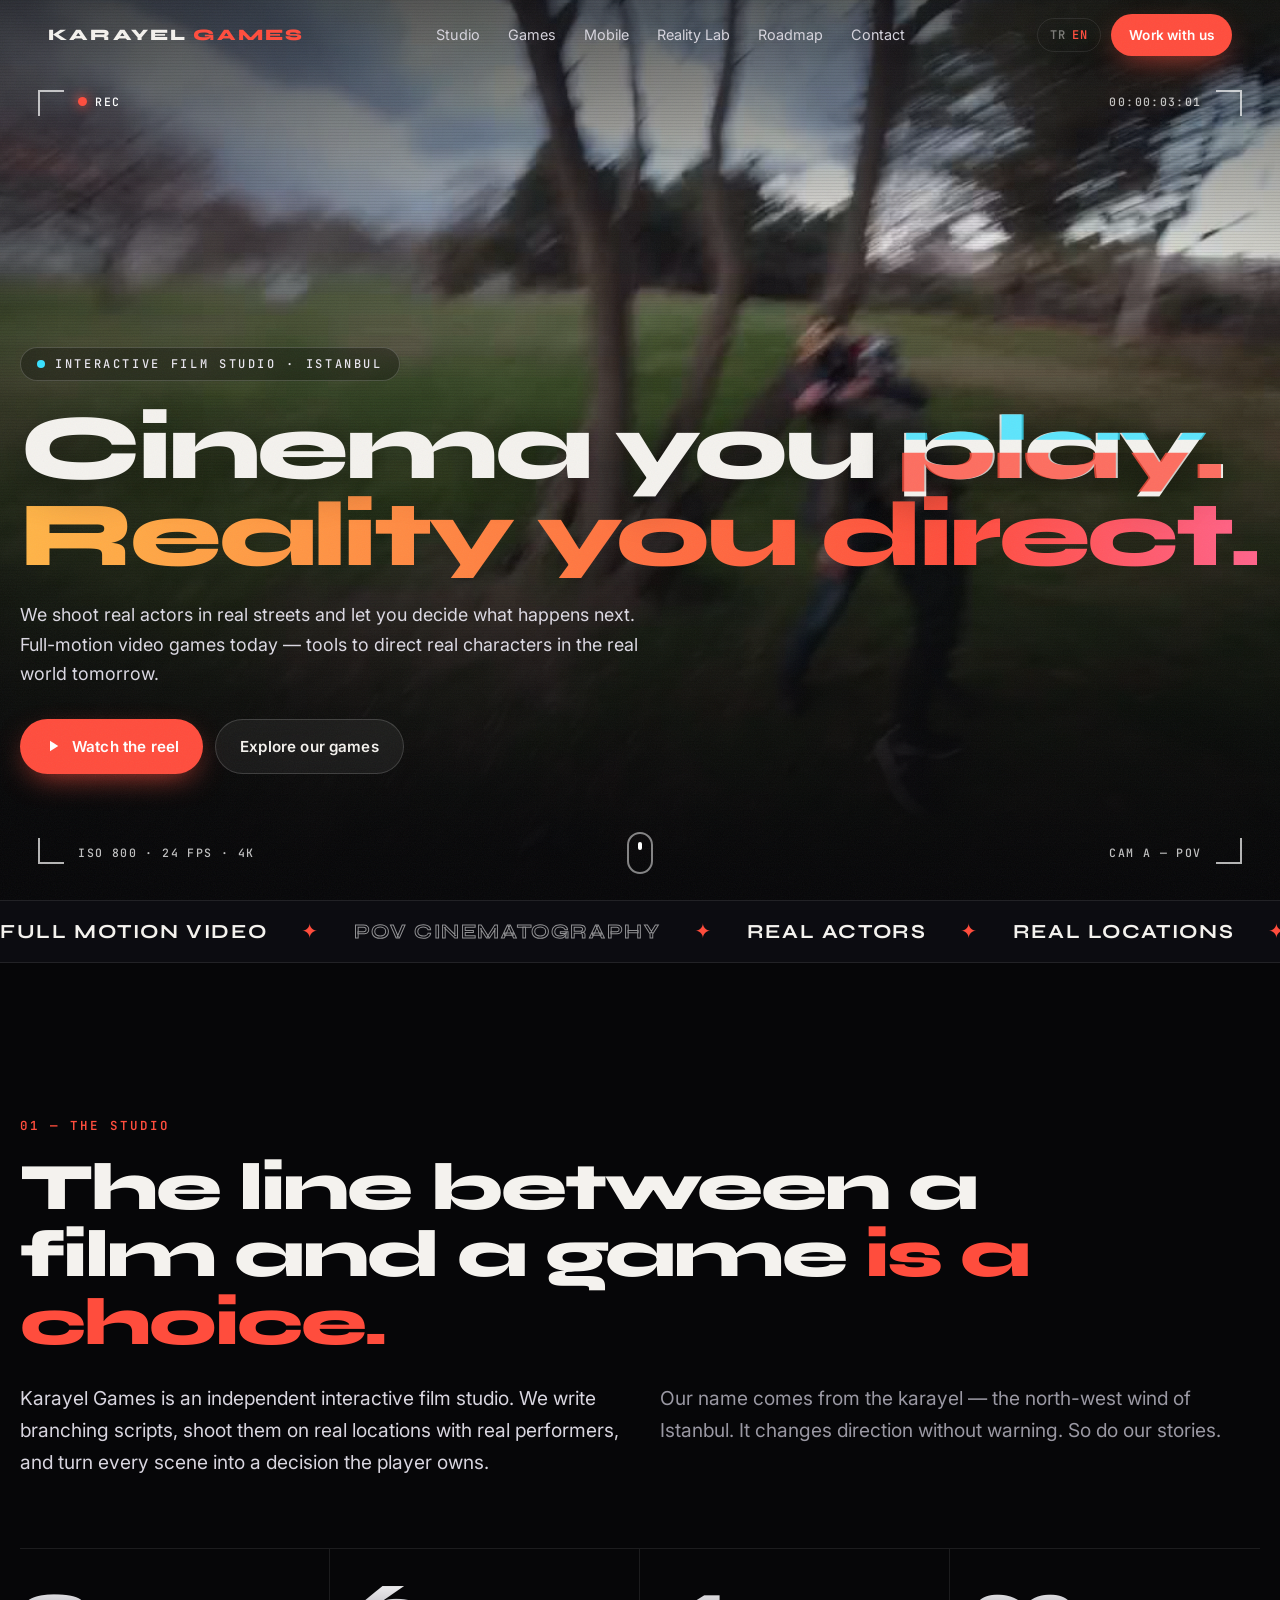
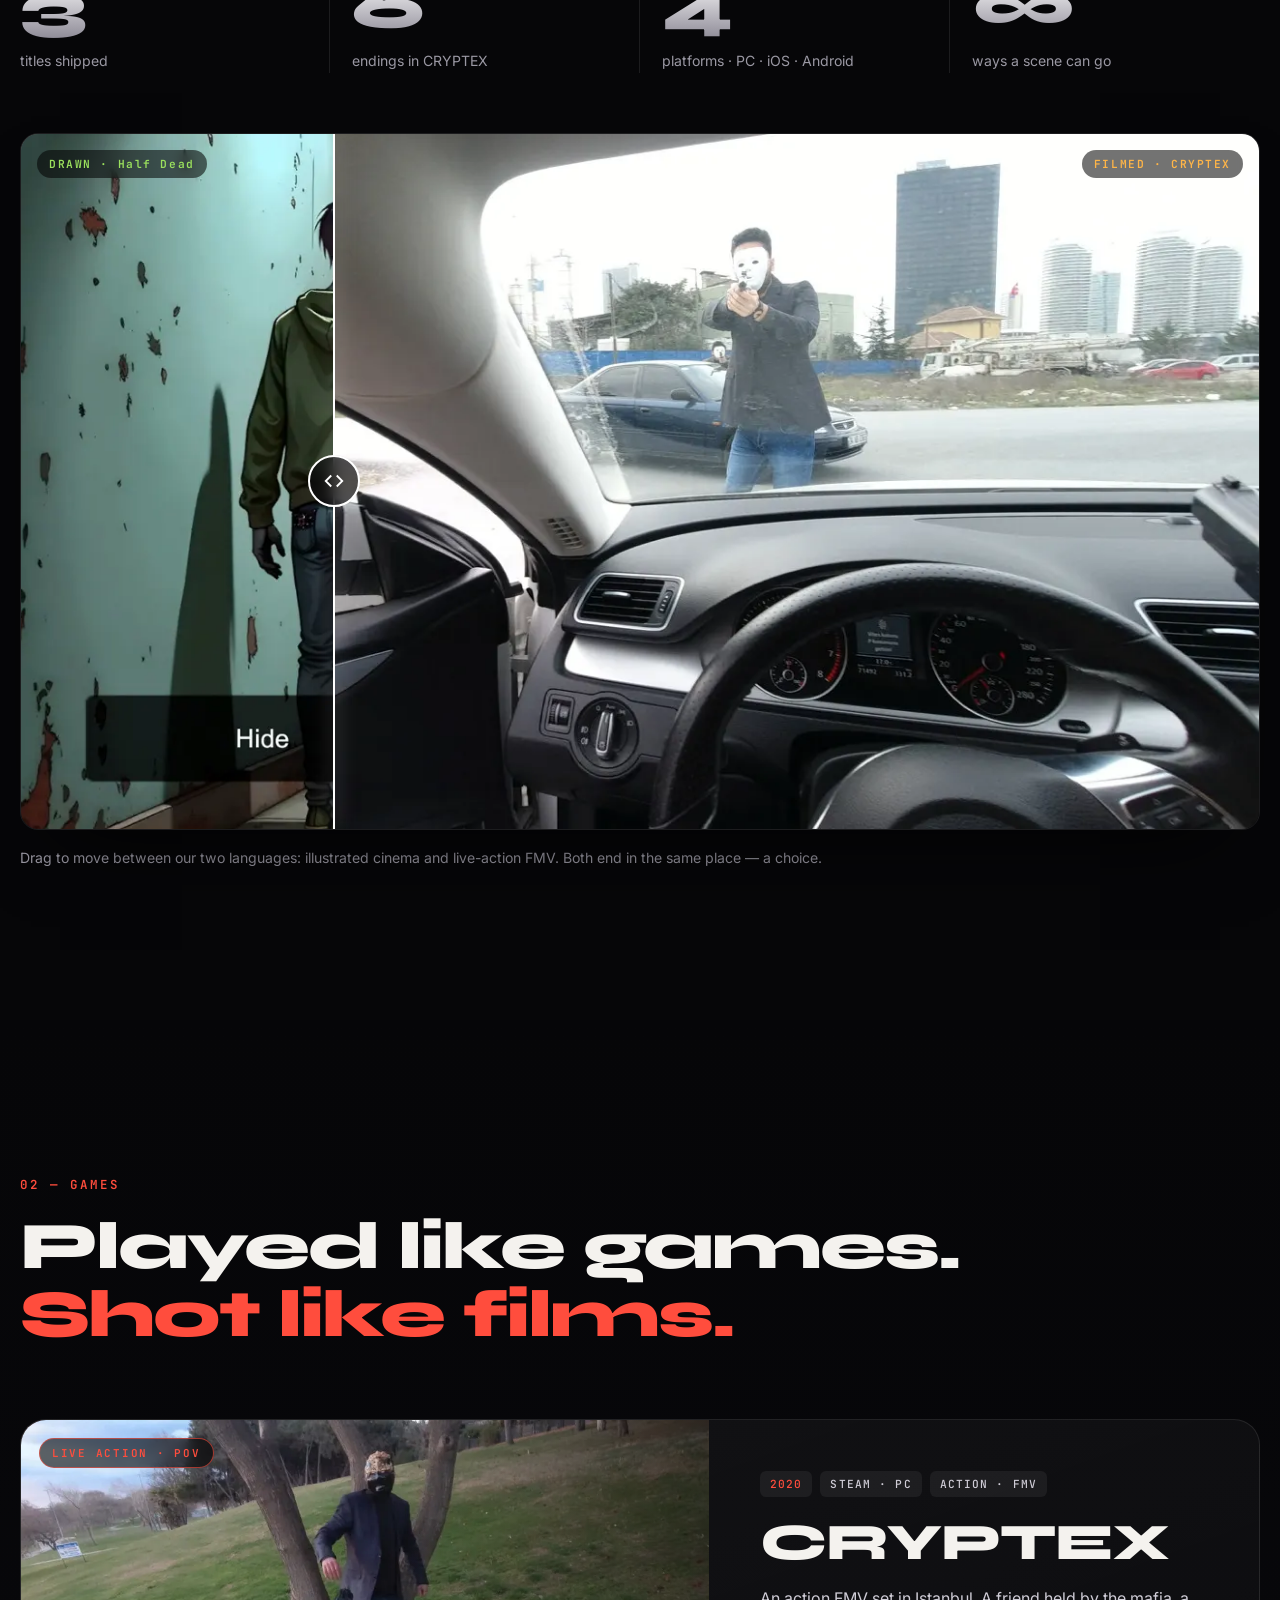
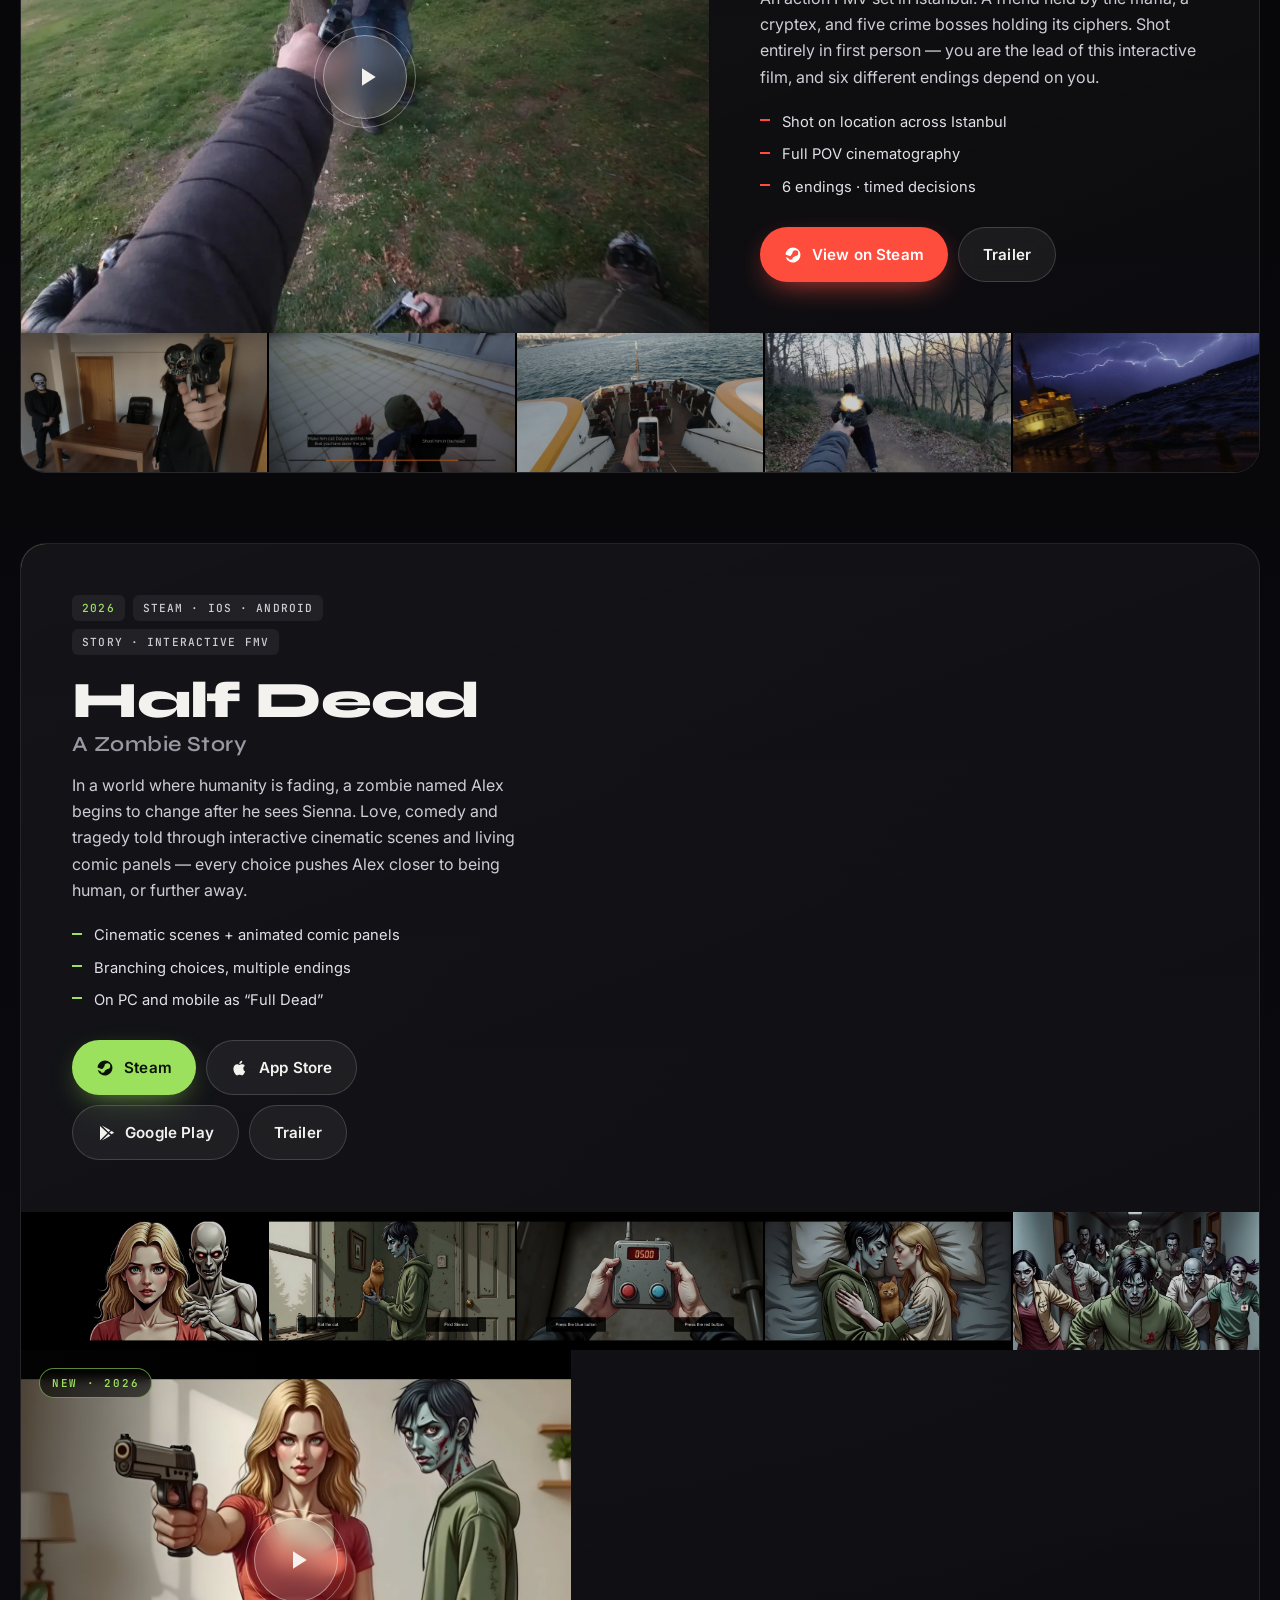
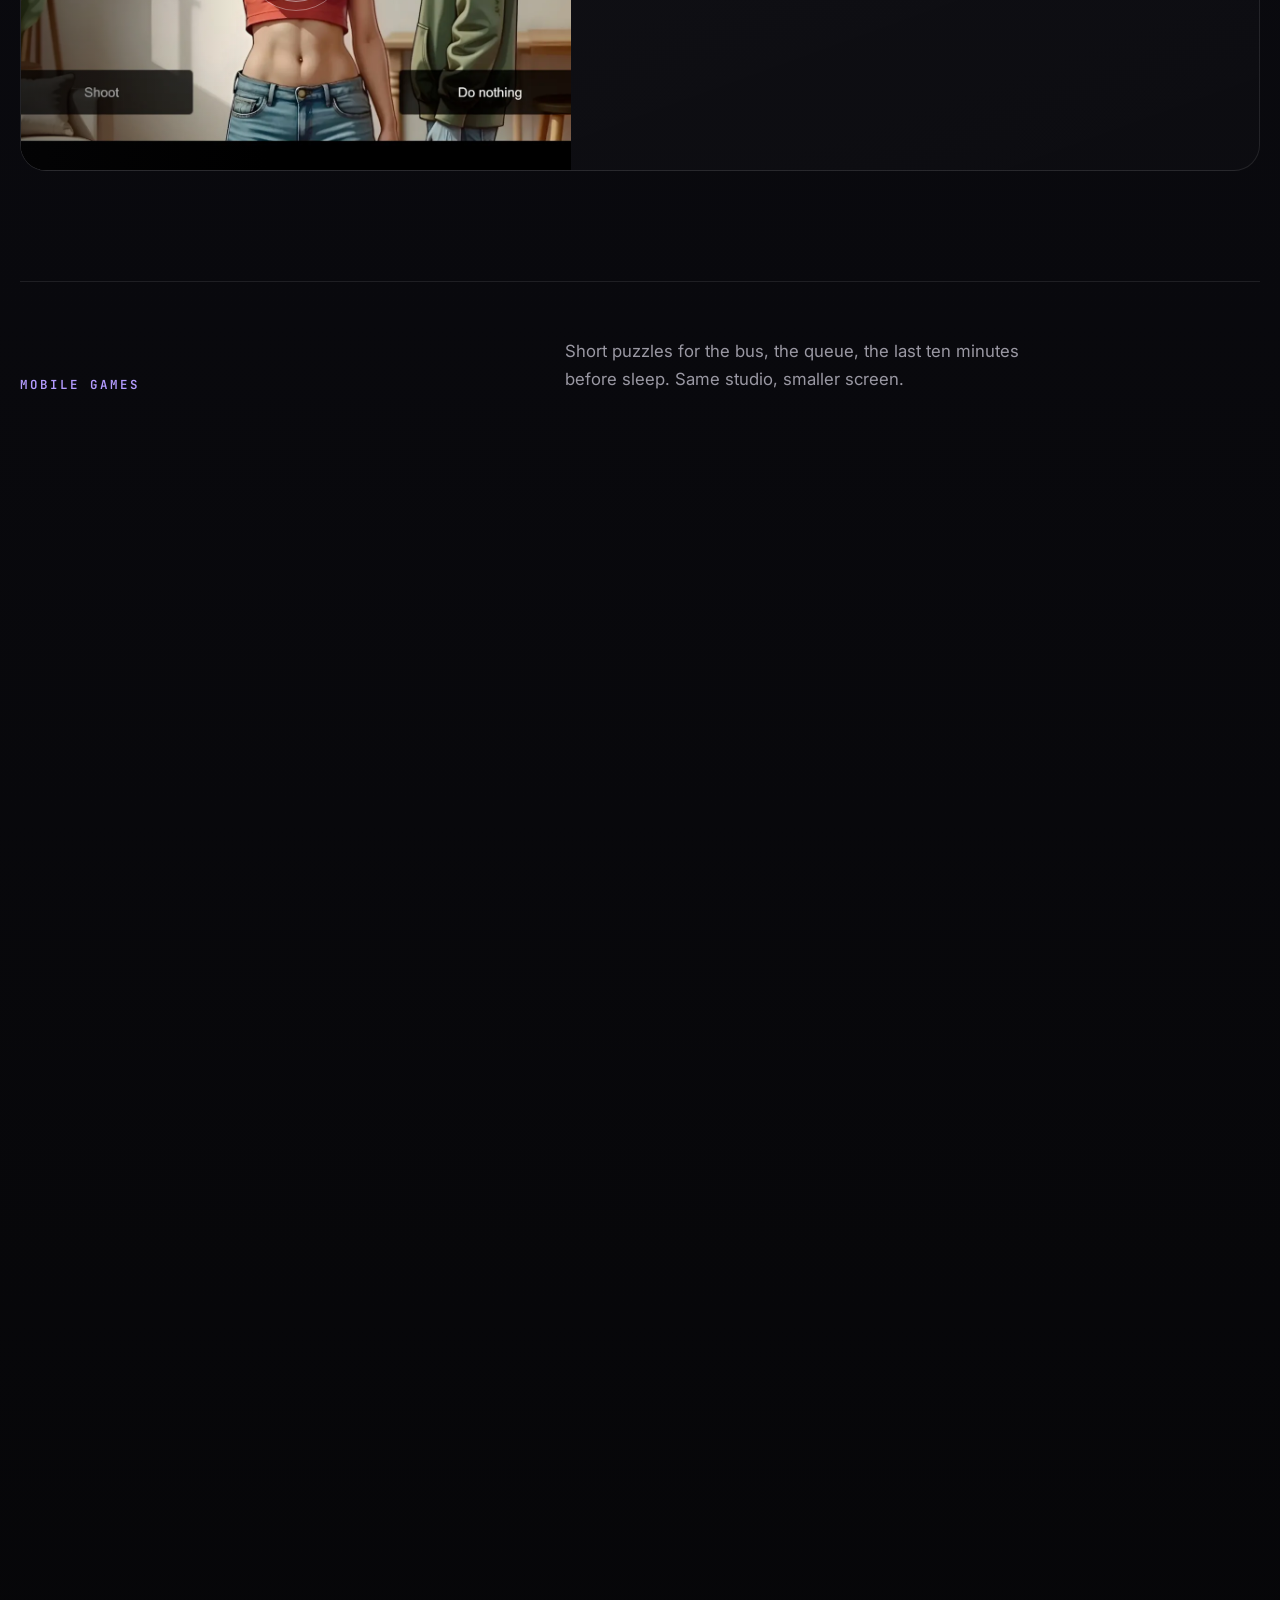
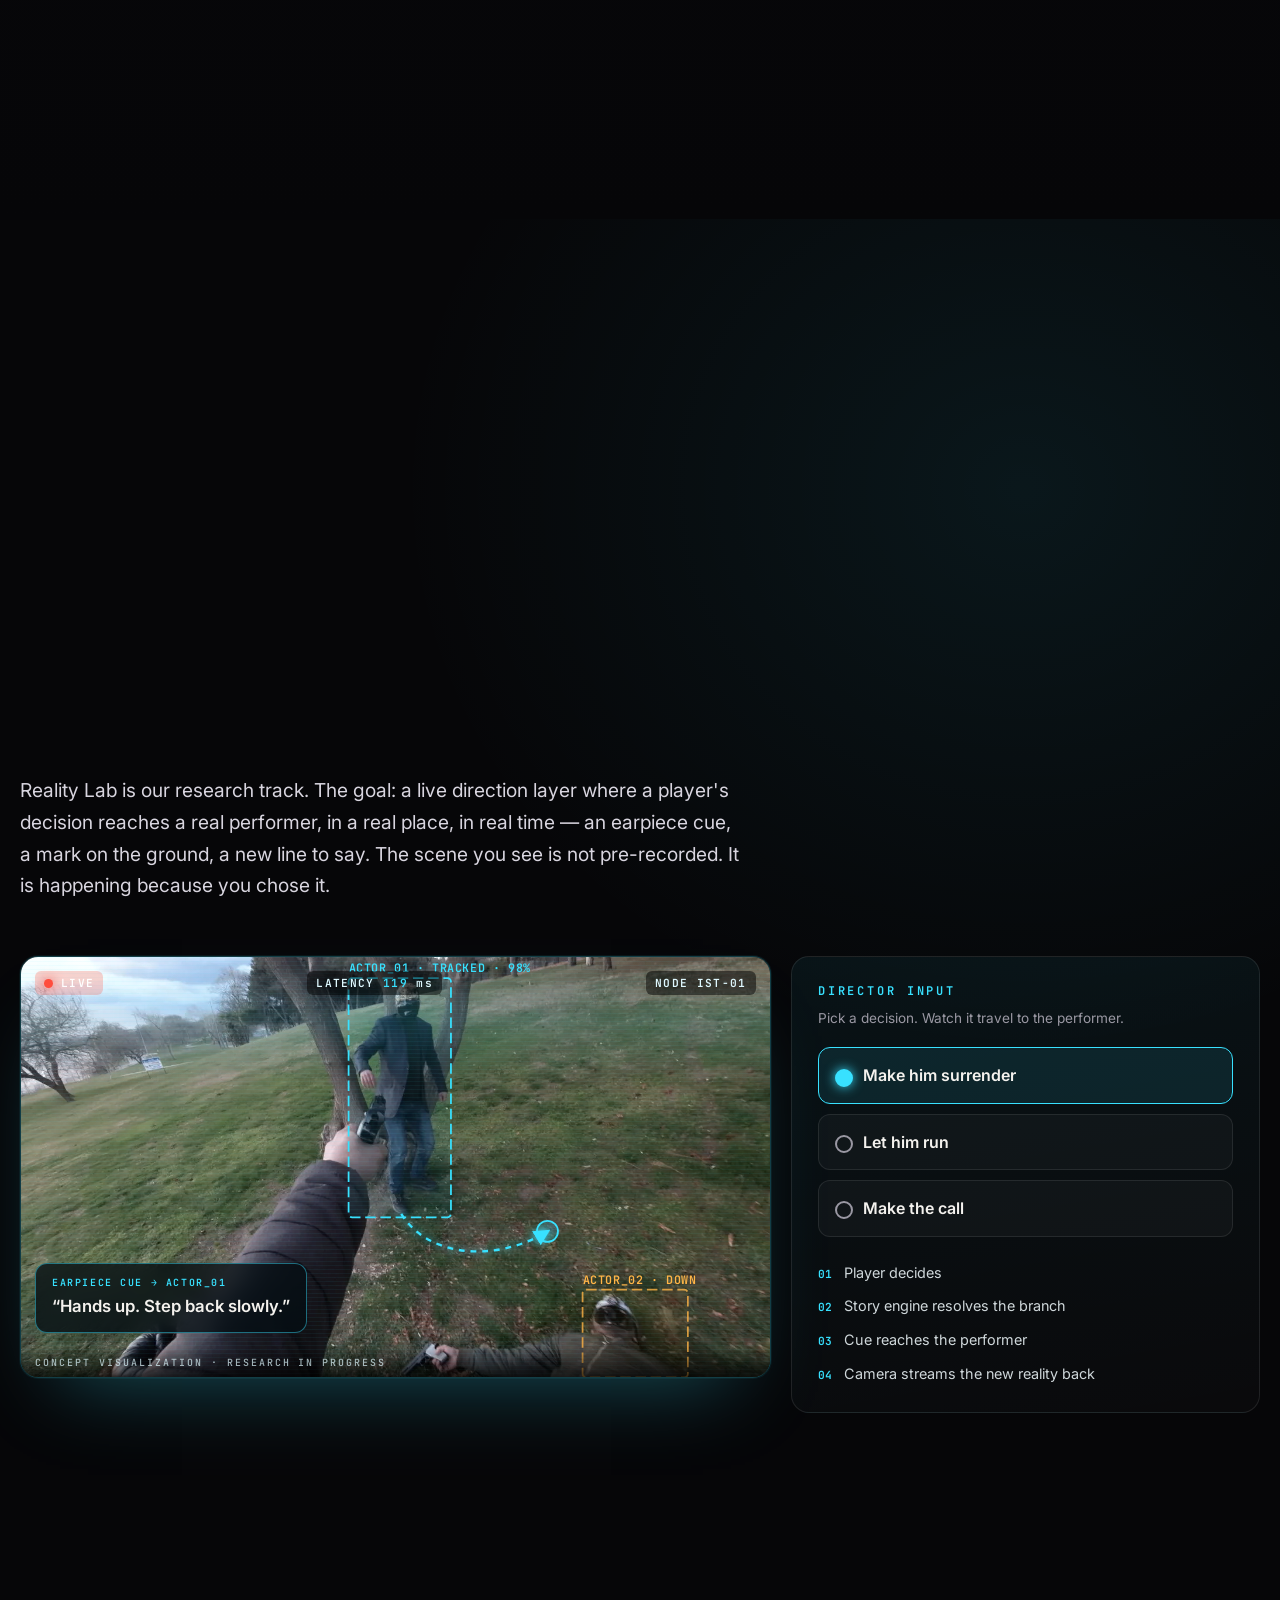
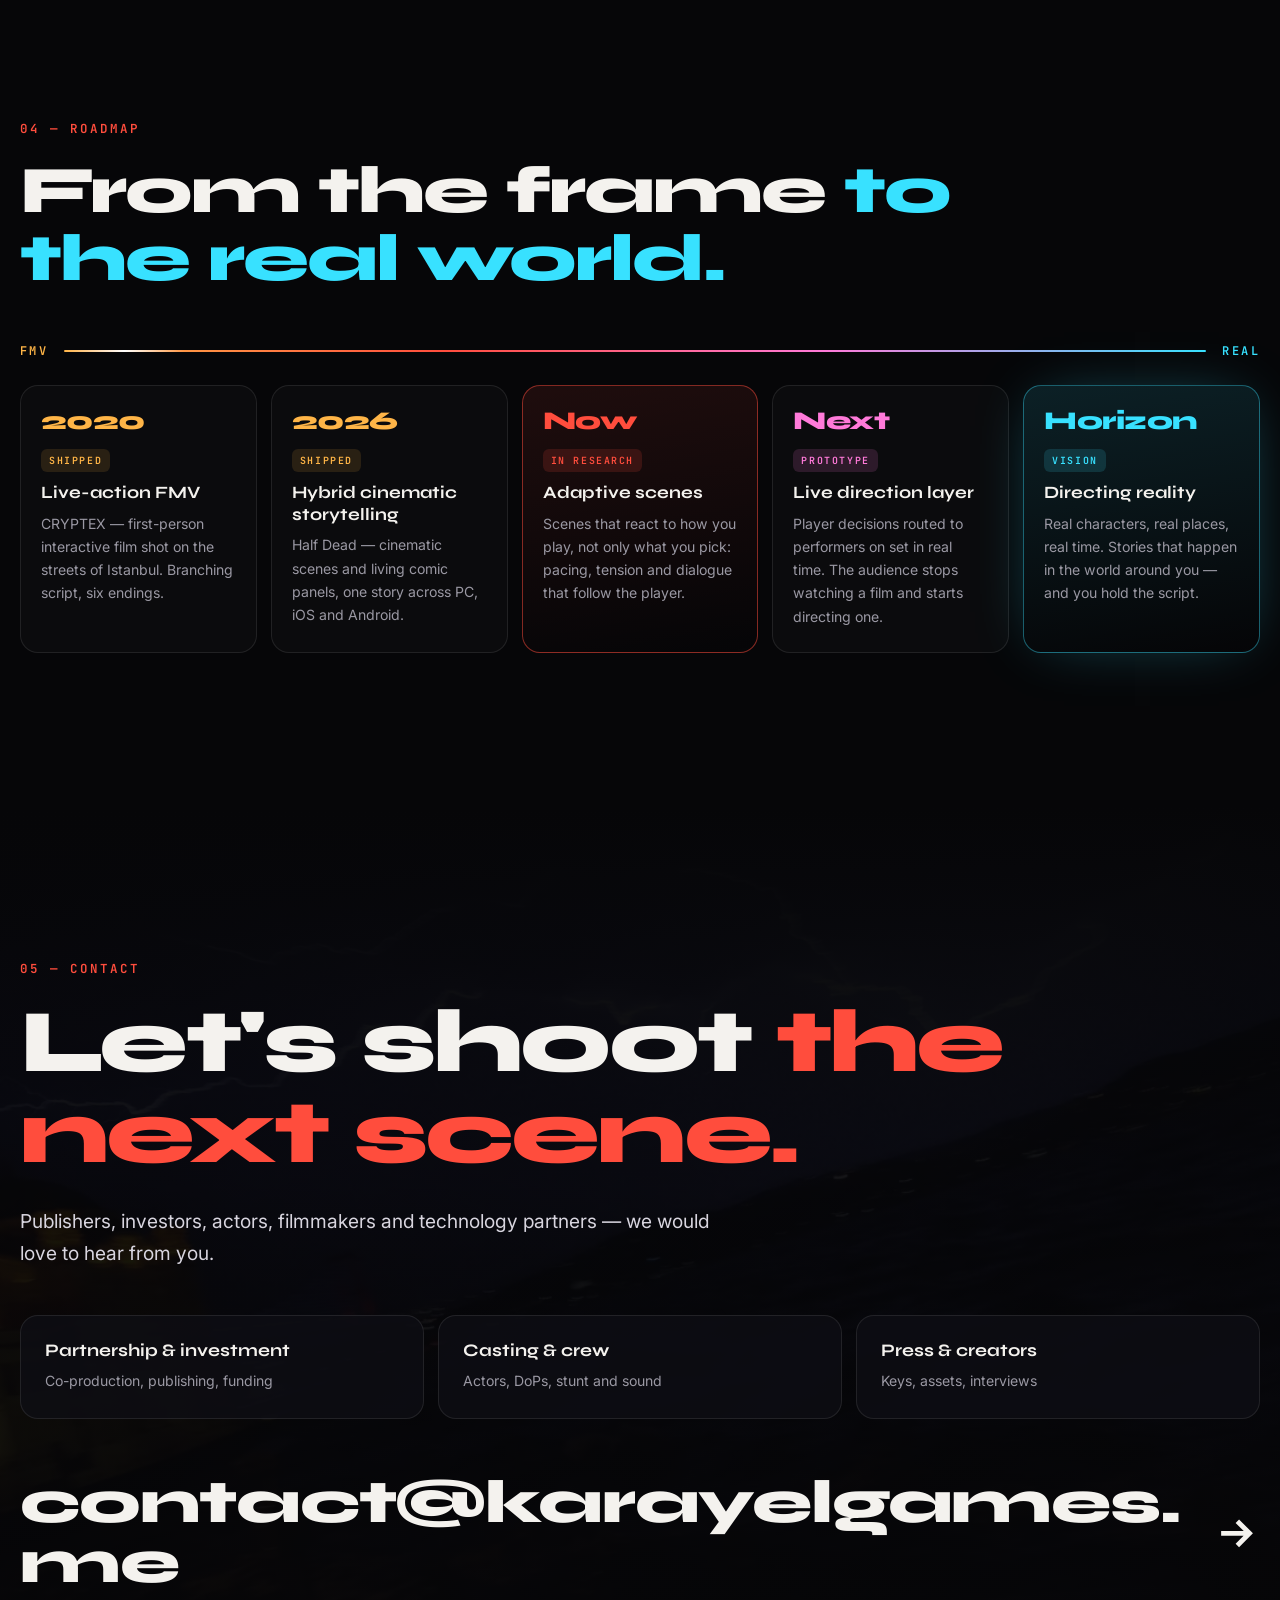
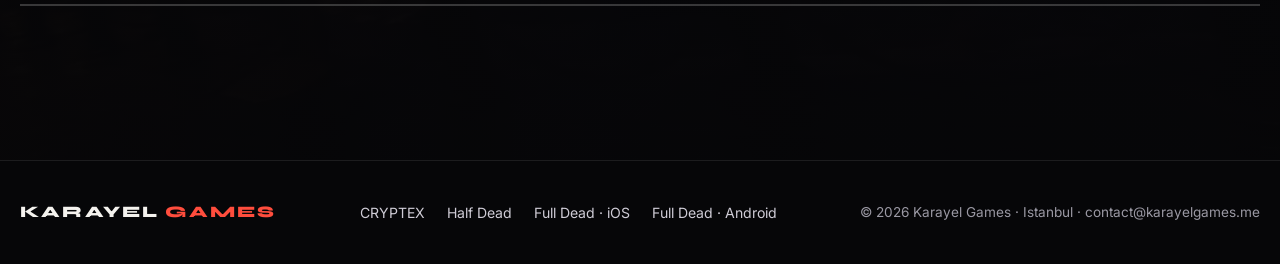
==== commit 380c1f73: "OneLet kartı: döngü videosu görünürken oynar (hareketi azalt'ta da, açılış videosu gibi) · iki mağaz" ====
--- a/index.html
+++ b/index.html
@@ -17,7 +17,7 @@
 <link rel="preconnect" href="https://fonts.gstatic.com" crossorigin>
 <link href="https://fonts.googleapis.com/css2?family=Syne:wght@600;700;800&family=Inter:wght@400;500;600&family=JetBrains+Mono:wght@400;600&display=swap" rel="stylesheet">
 <link rel="preload" as="image" href="assets/img/hero-poster.jpg">
-<link rel="stylesheet" href="assets/site.css?v=6">
+<link rel="stylesheet" href="assets/site.css?v=7">
 </head>
 <body>
 
@@ -181,7 +181,7 @@
       <div class="mob-grid">
         <article class="mcard reveal" style="--acc:#b49cff">
           <div class="mcard-hero">
-            <video autoplay muted loop playsinline preload="metadata" poster="assets/img/ol_poster_en.jpg" src="assets/video/onelet-en.mp4" data-lsrc="assets/video/onelet-{l}.mp4" data-lposter="assets/img/ol_poster_{l}.jpg" data-dar-src="assets/video/onelet-dar-{l}.mp4" data-dar-poster="assets/img/ol_poster_dar_{l}.jpg" aria-label="OneLet: one letter, one word"></video>
+            <video muted loop playsinline preload="metadata" poster="assets/img/ol_poster_en.jpg" src="assets/video/onelet-en.mp4" data-lsrc="assets/video/onelet-{l}.mp4" data-lposter="assets/img/ol_poster_{l}.jpg" data-dar-src="assets/video/onelet-dar-{l}.mp4" data-dar-poster="assets/img/ol_poster_dar_{l}.jpg" aria-label="OneLet: one letter, one word"></video>
           </div>
           <div class="mcard-body">
             <div class="mcard-top">
@@ -193,7 +193,7 @@
               </div>
               <div class="row mcard-get">
                 <a class="btn btn-violet" href="https://apps.apple.com/app/id6805576358" target="_blank" rel="noopener"><svg viewBox="0 0 24 24"><path d="M16.4 12.6c0-2.4 2-3.6 2.1-3.7a4.5 4.5 0 0 0-3.6-1.9c-1.5-.2-3 .9-3.7.9-.8 0-2-.9-3.2-.8A4.8 4.8 0 0 0 4 9.6c-1.7 3-.4 7.4 1.2 9.8.8 1.2 1.8 2.5 3 2.4 1.2 0 1.7-.8 3.1-.8 1.5 0 1.9.8 3.2.8 1.3 0 2.2-1.2 3-2.4a10 10 0 0 0 1.3-2.8 4.3 4.3 0 0 1-2.4-4zM14 5.4A4.3 4.3 0 0 0 15 2.3a4.4 4.4 0 0 0-2.9 1.5 4.1 4.1 0 0 0-1 3 3.6 3.6 0 0 0 2.9-1.4z"/></svg>App Store</a>
-                <a class="btn btn-ghost" href="https://play.google.com/store/apps/details?id=com.yeb.onelet" target="_blank" rel="noopener"><svg viewBox="0 0 24 24"><path d="M4 2.5v19l10-9.5zM15.3 13.2l2.6 2.5-11.3 6.4zM15.3 10.8 6.6 1.9l11.3 6.4zM19.3 9.2l2.5 1.4c.8.5.8 1.2 0 1.7l-2.5 1.4-2.8-2.3z"/></svg>Google Play</a>
+                <a class="btn btn-violet" href="https://play.google.com/store/apps/details?id=com.yeb.onelet" target="_blank" rel="noopener"><svg viewBox="0 0 24 24"><path d="M4 2.5v19l10-9.5zM15.3 13.2l2.6 2.5-11.3 6.4zM15.3 10.8 6.6 1.9l11.3 6.4zM19.3 9.2l2.5 1.4c.8.5.8 1.2 0 1.7l-2.5 1.4-2.8-2.3z"/></svg>Google Play</a>
               </div>
             </div>
             <div class="mcard-text">
@@ -340,6 +340,6 @@
   </div>
 </div>
 
-<script src="assets/site.js?v=6" defer></script>
+<script src="assets/site.js?v=7" defer></script>
 </body>
 </html>
--- a/assets/site.css
+++ b/assets/site.css
@@ -339,11 +339,11 @@
 .mob-lead { color: var(--dim); font-size: 1.05rem; max-width: 46ch; }
 .mob-grid { display: grid; gap: 28px; margin-top: 40px; }
 .mcard { --acc: #b49cff; border-radius: 26px; overflow: hidden; position: relative; border: 1px solid var(--line);
-  background: linear-gradient(180deg, #17122a 0%, #0d0b16 38%, #0b0a10 100%); }
+  background: #0b0a10; }
 .mcard-hero { position: relative; aspect-ratio: 3840 / 1646; background: #1a1430; }
 .mcard-hero video { position: absolute; inset: 0; width: 100%; height: 100%; object-fit: cover; display: block; }
-.mcard-hero::after { content: ""; position: absolute; inset: auto 0 0; height: 30%; background: linear-gradient(180deg, transparent, #17122a); pointer-events: none; }
-.mcard-body { padding: 0 clamp(22px, 4vw, 48px); }
+.mcard-hero::after { content: ""; position: absolute; inset: auto 0 0; height: 30%; background: linear-gradient(180deg, transparent, #15101f); pointer-events: none; }
+.mcard-body { padding: 0 clamp(22px, 4vw, 48px); background: linear-gradient(180deg, #15101f 0, #0b0a10 260px); }
 .mcard-top { display: grid; grid-template-columns: auto 1fr auto; gap: 22px; align-items: center; margin-top: -44px; position: relative; z-index: 1; }
 .mcard-icon { width: 104px; height: 104px; border-radius: 23px; box-shadow: 0 0 0 1px rgba(255,255,255,.12), 0 18px 40px -12px rgba(0,0,0,.9); }
 .mcard-name { align-self: end; }
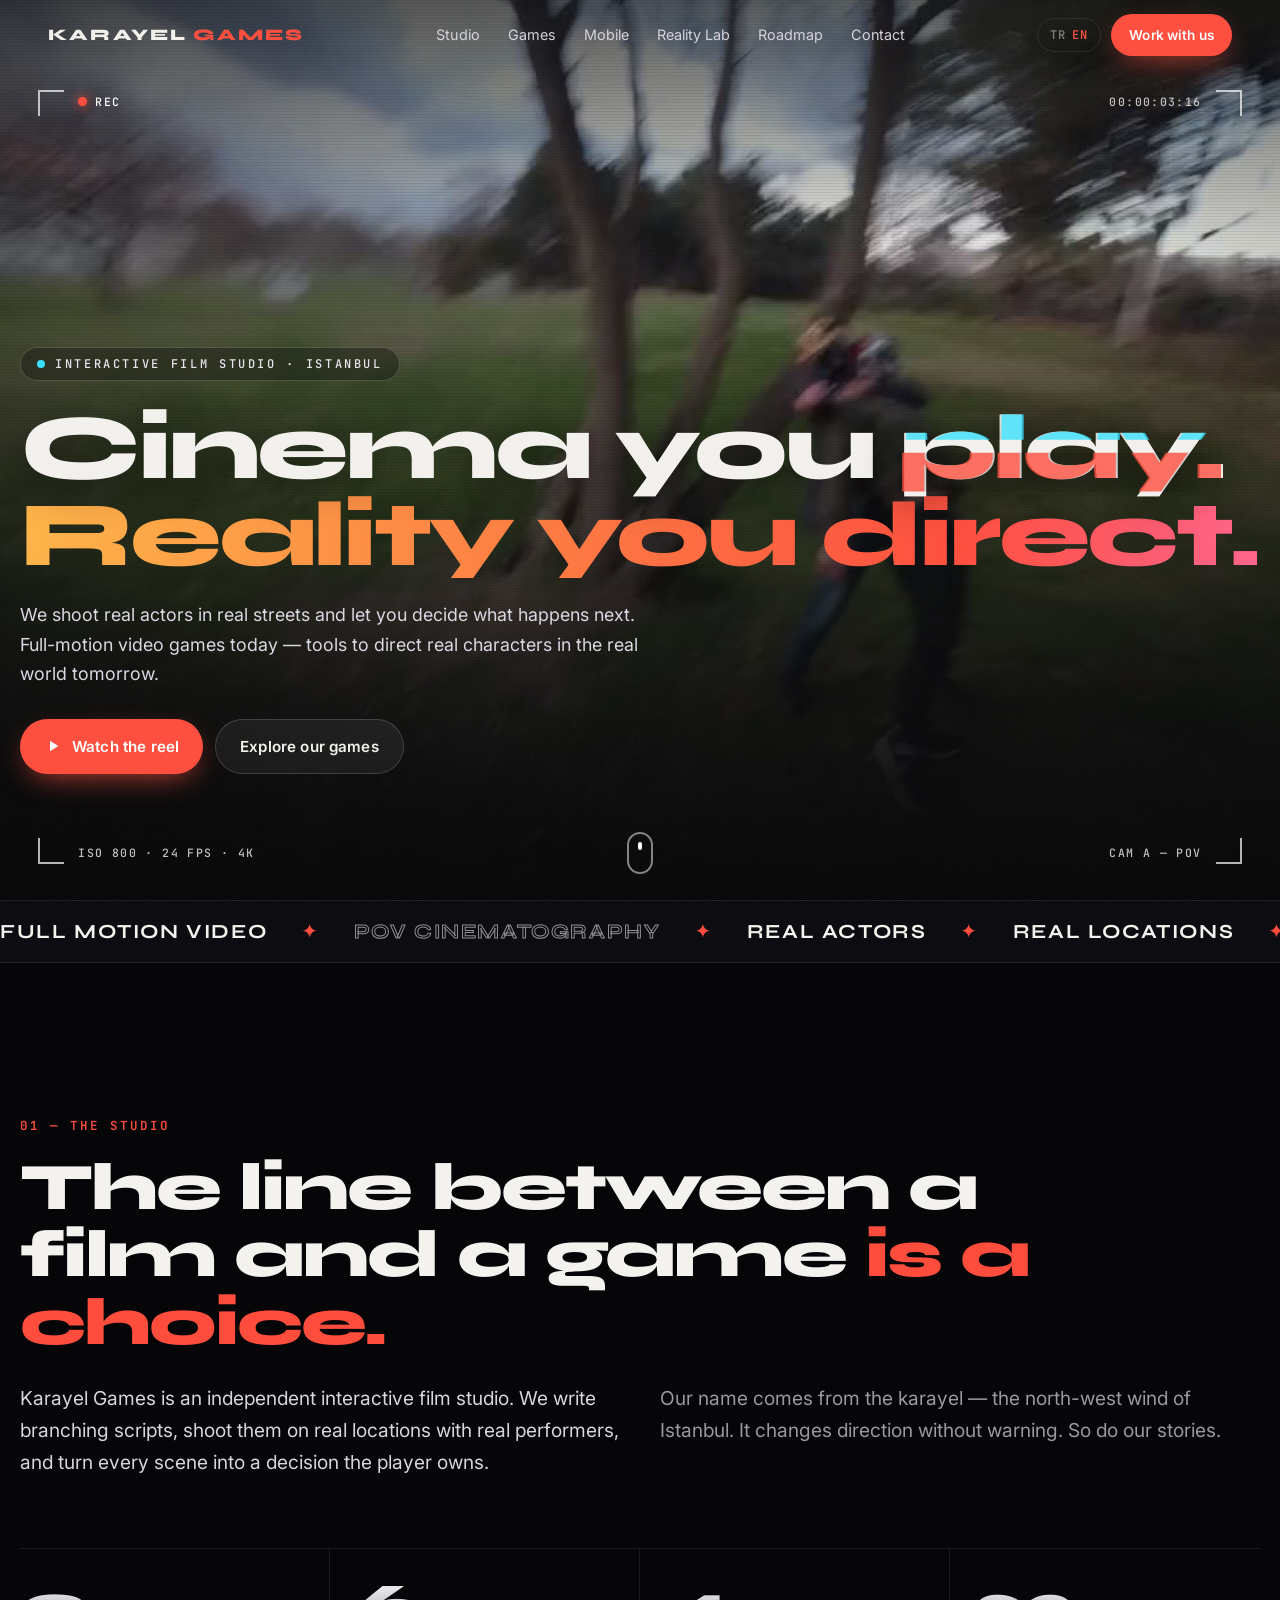
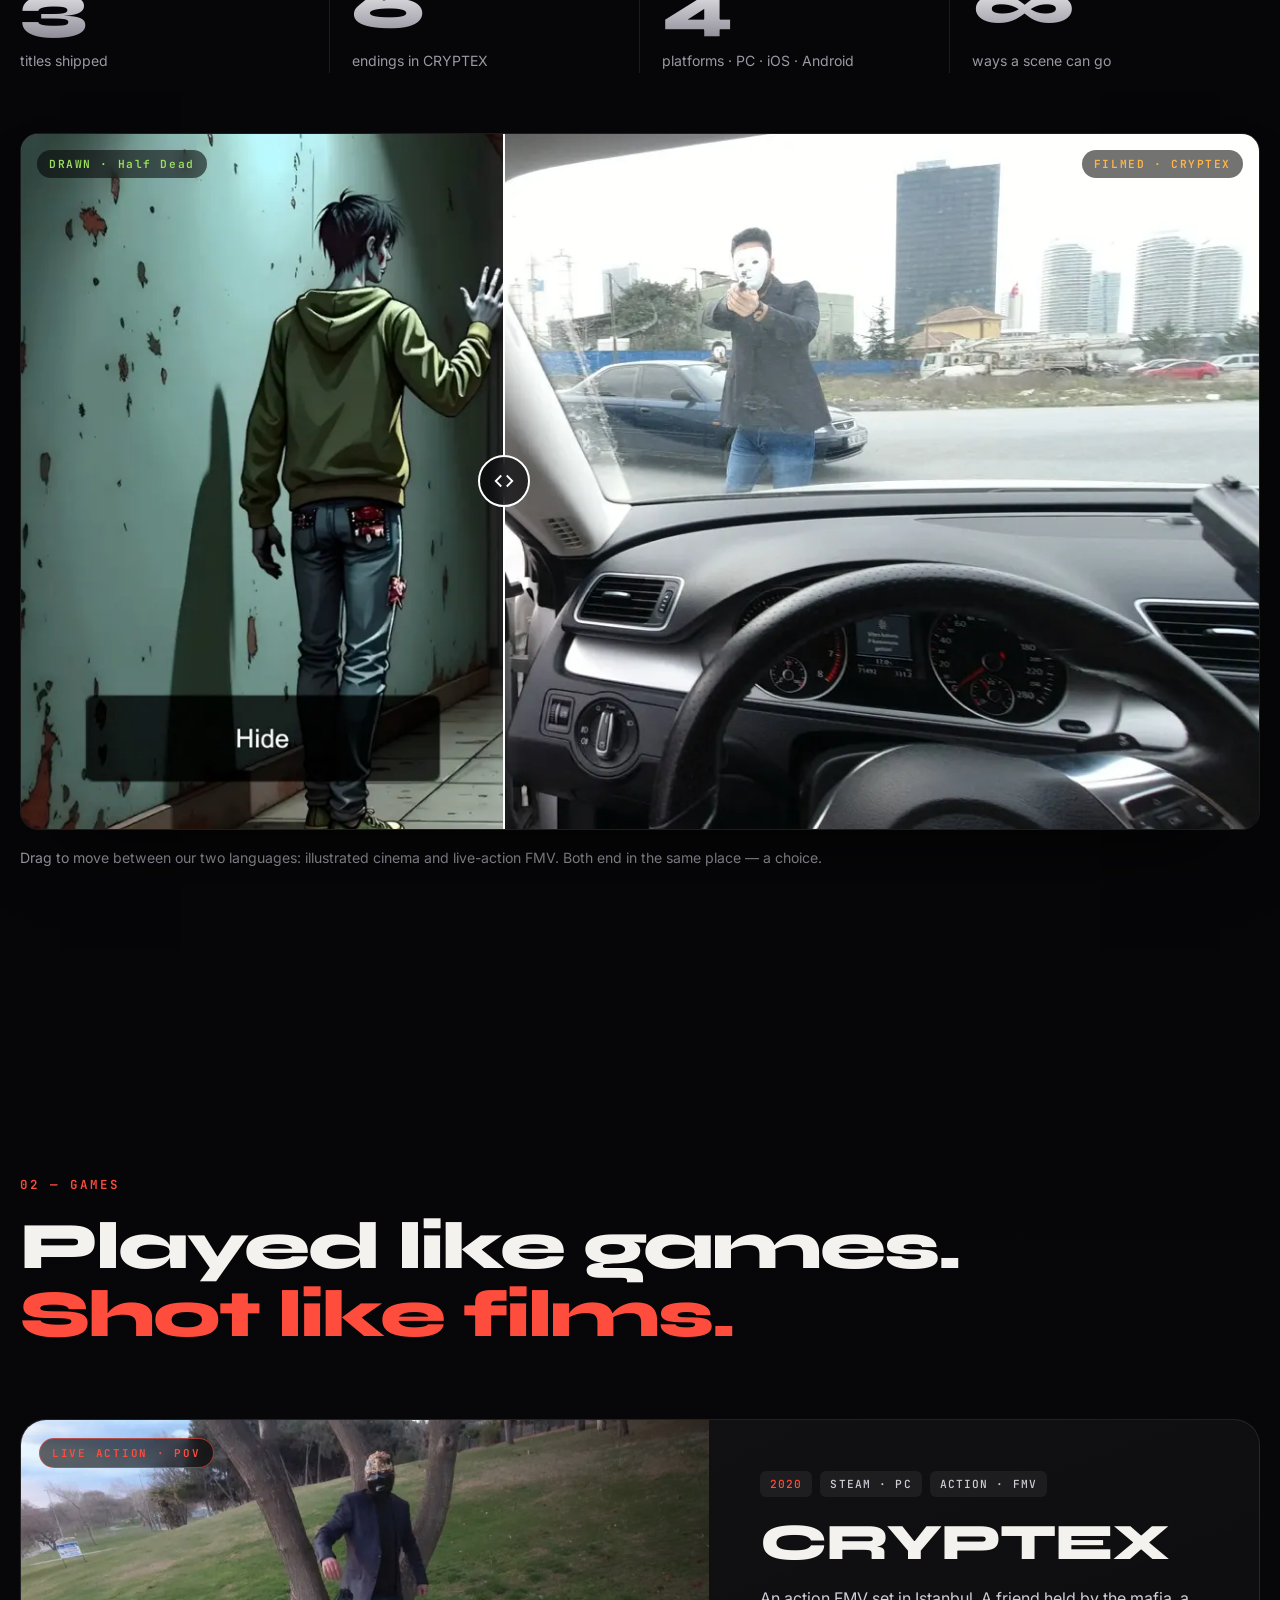
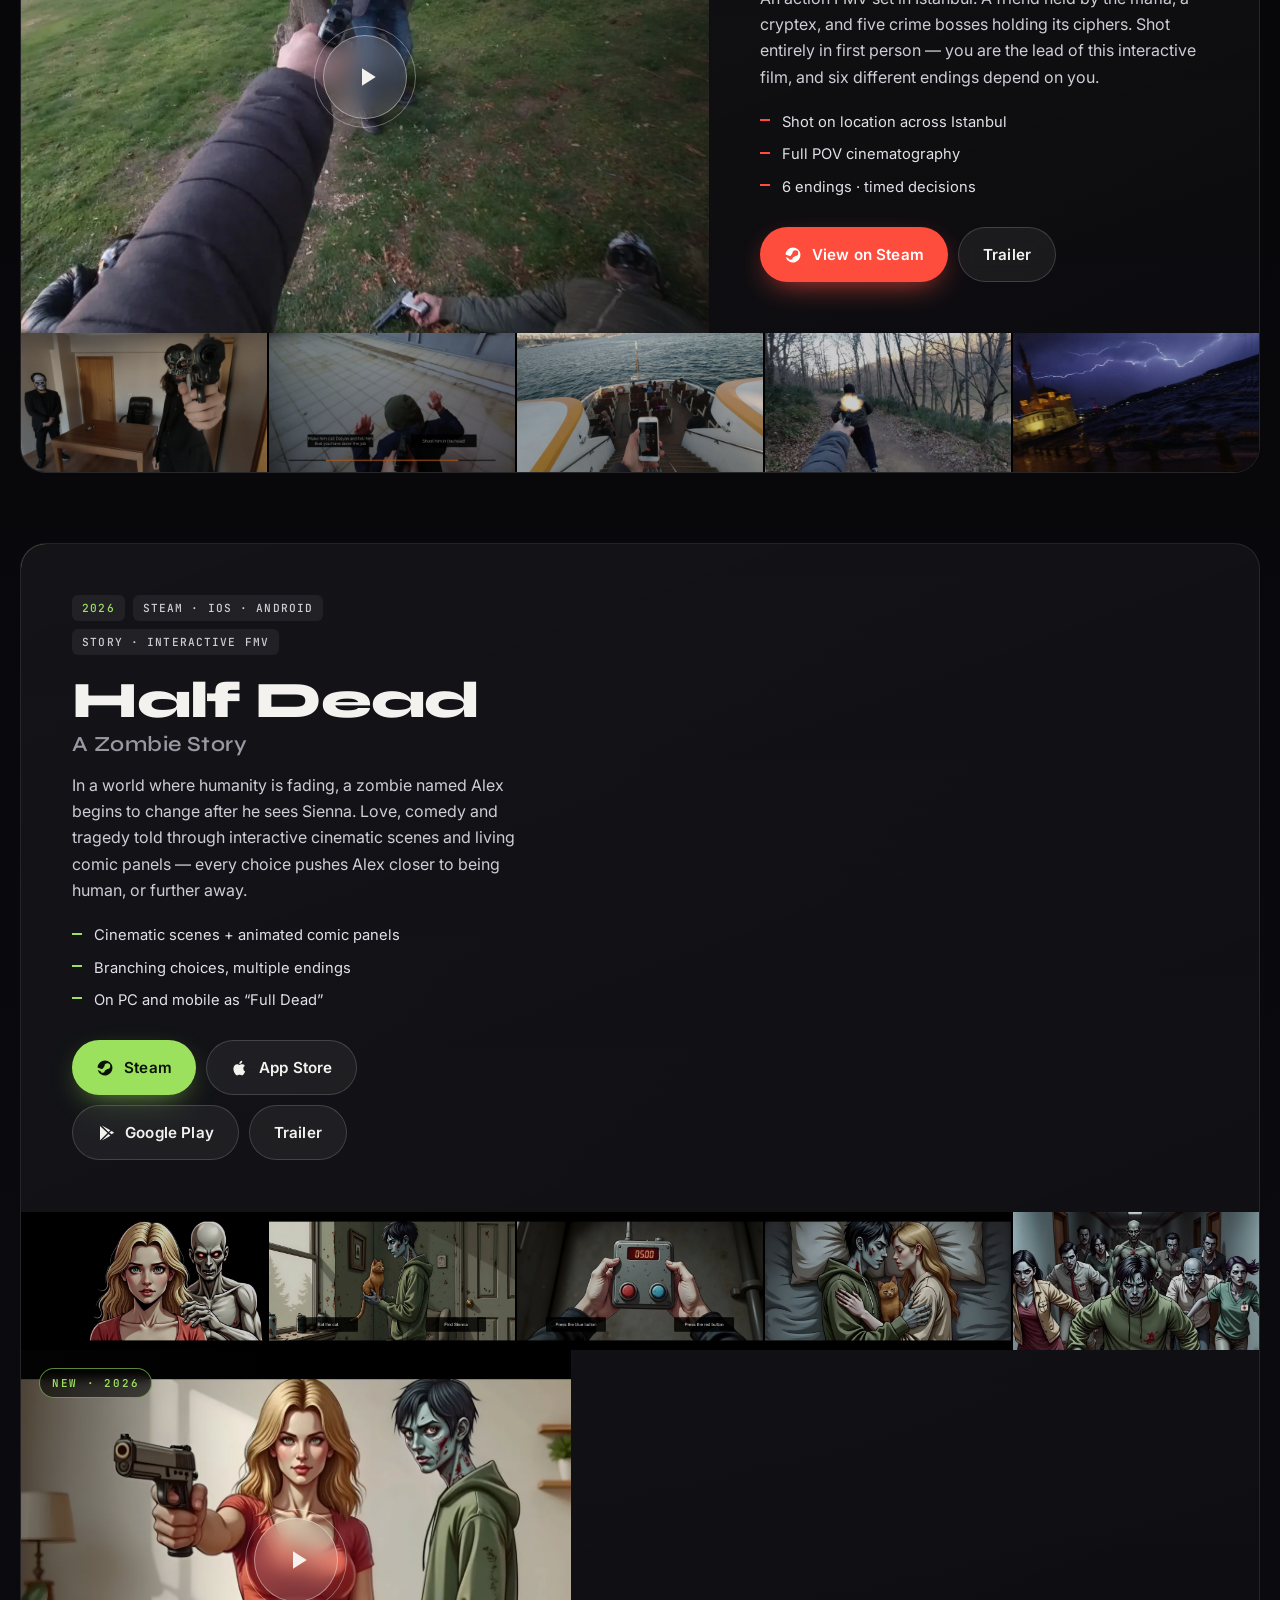
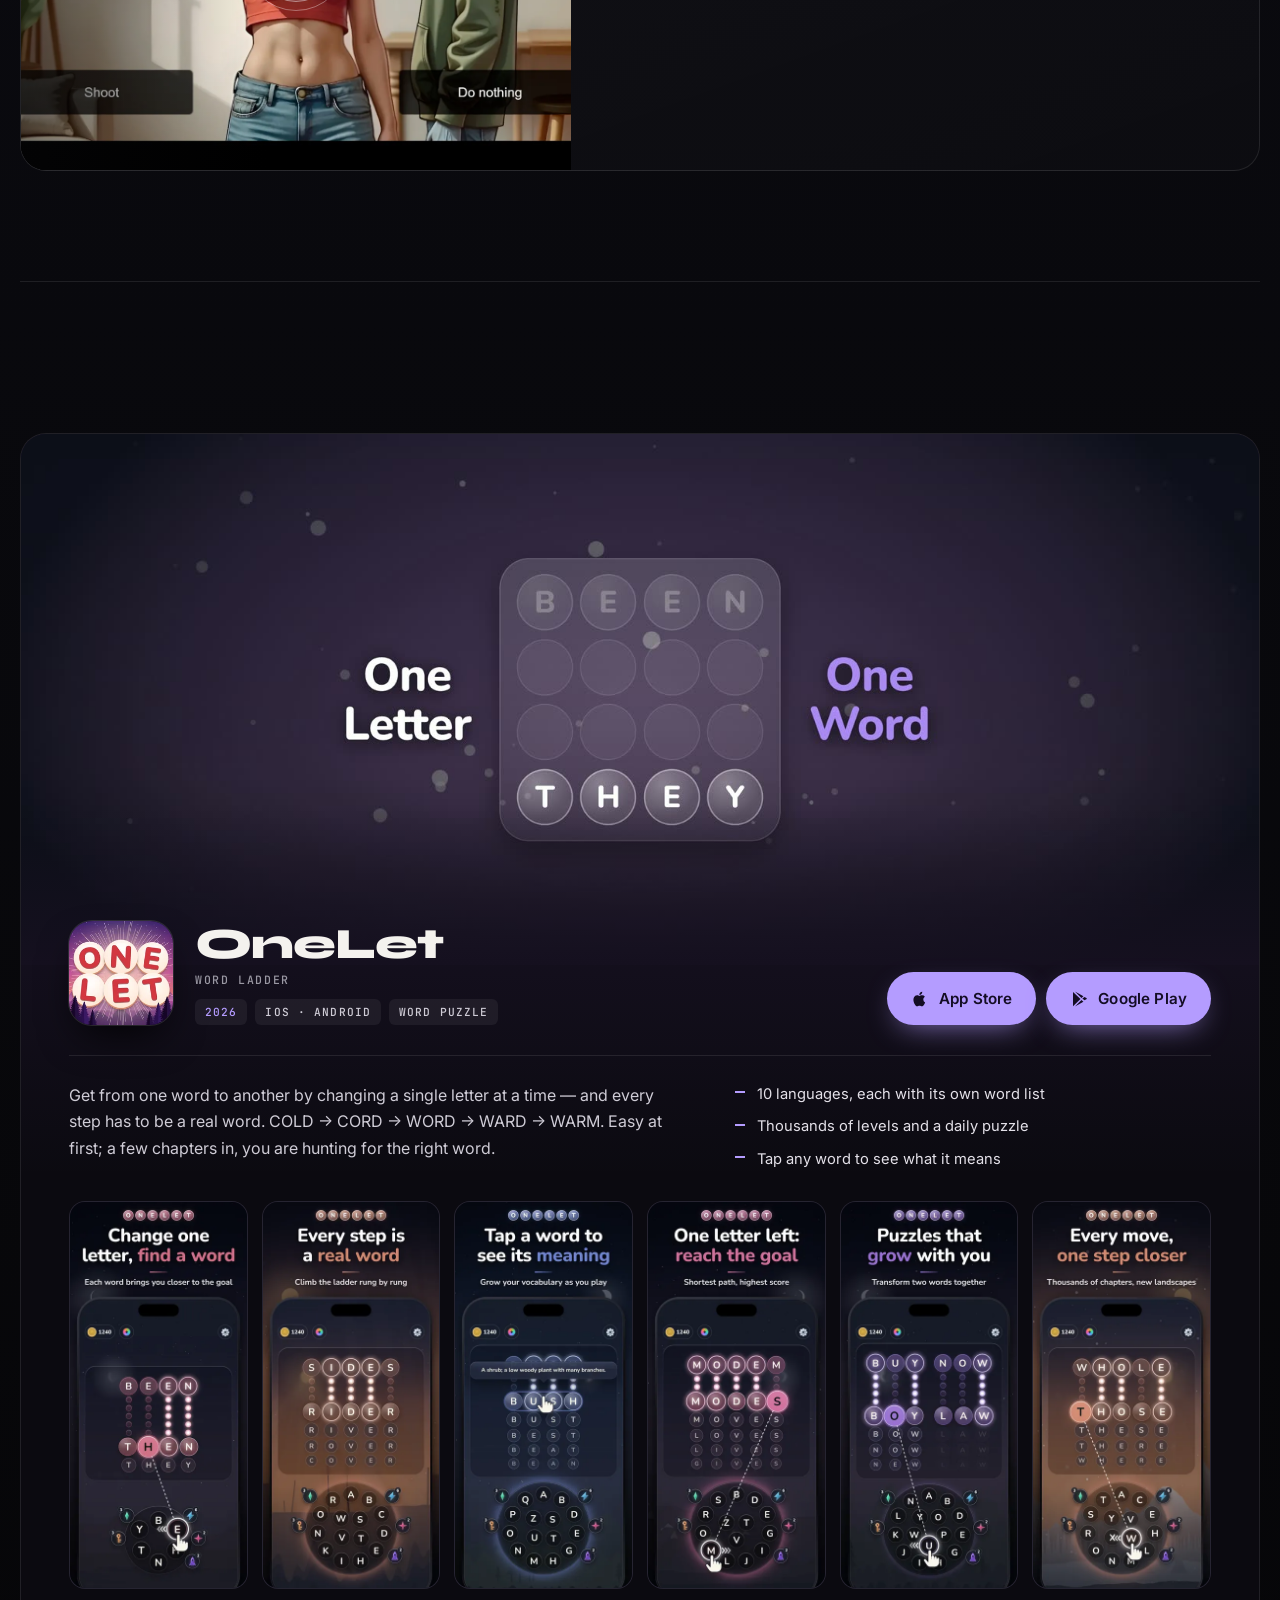
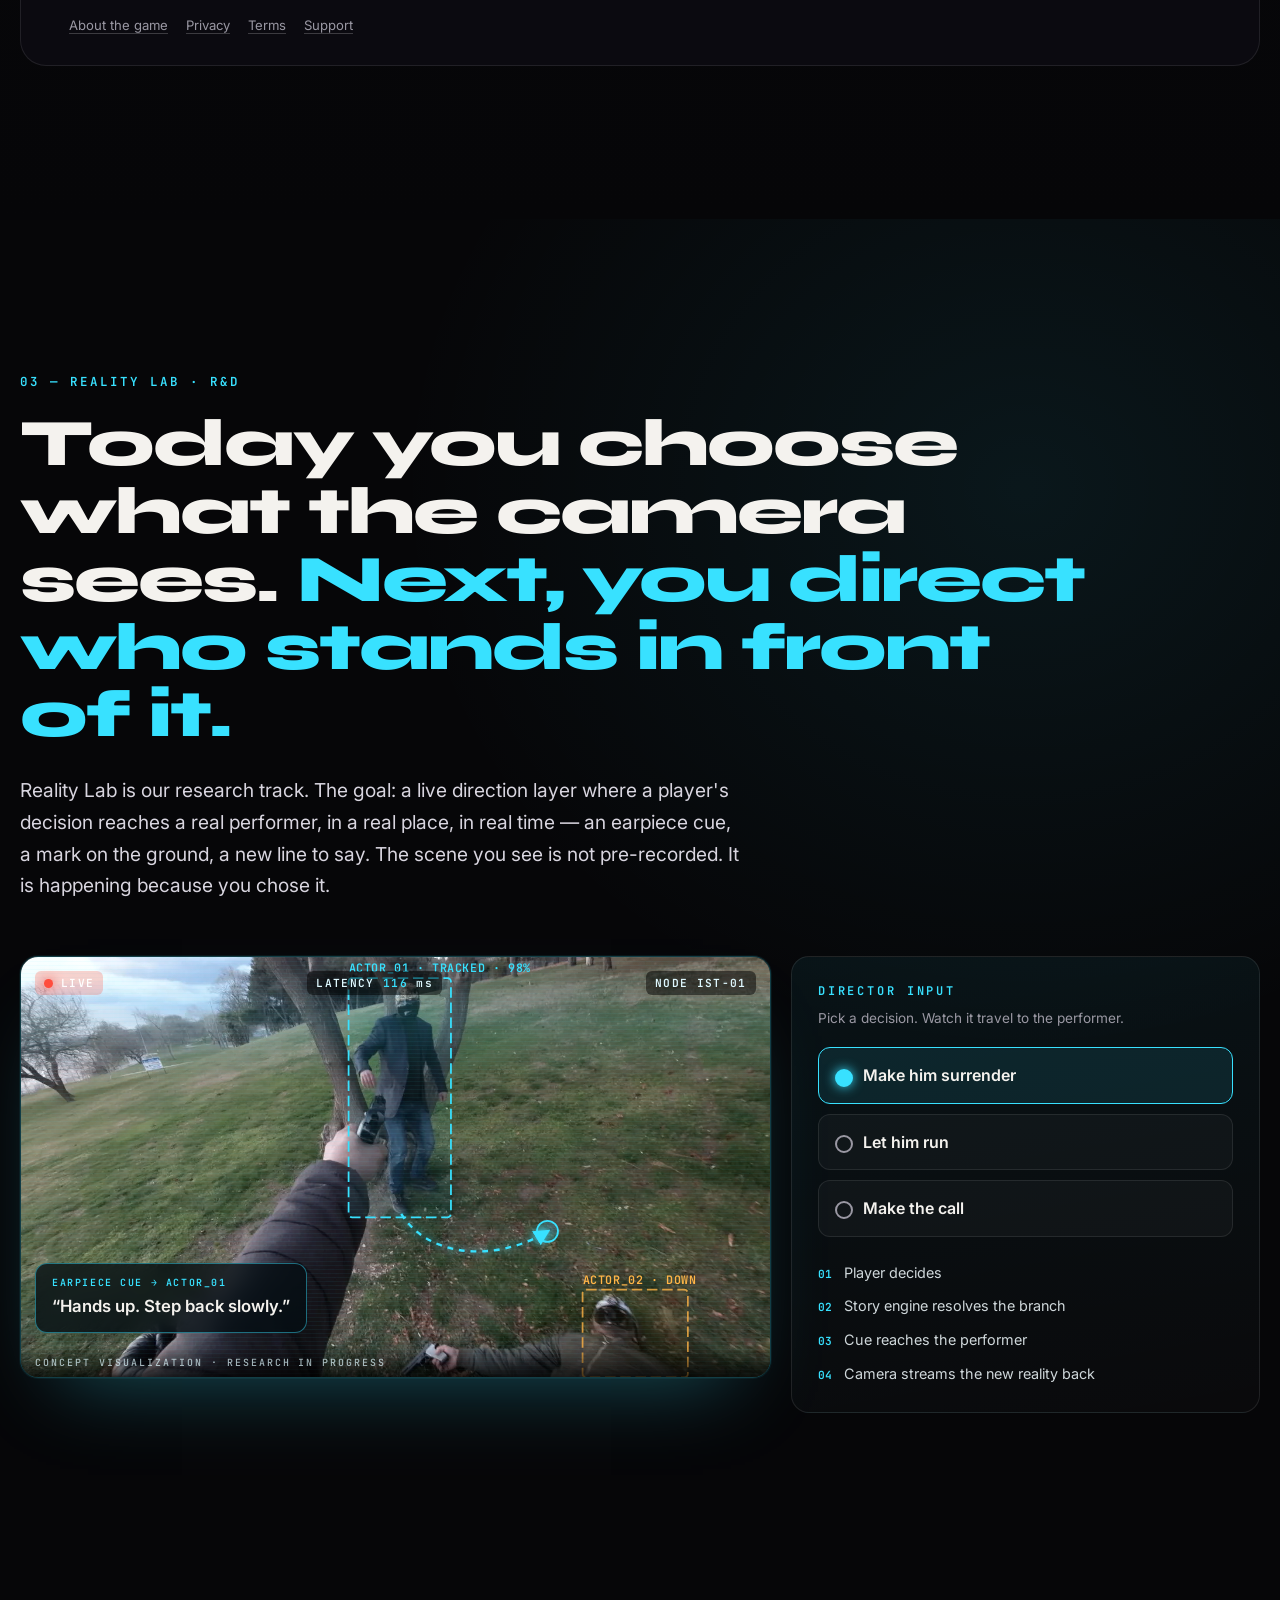
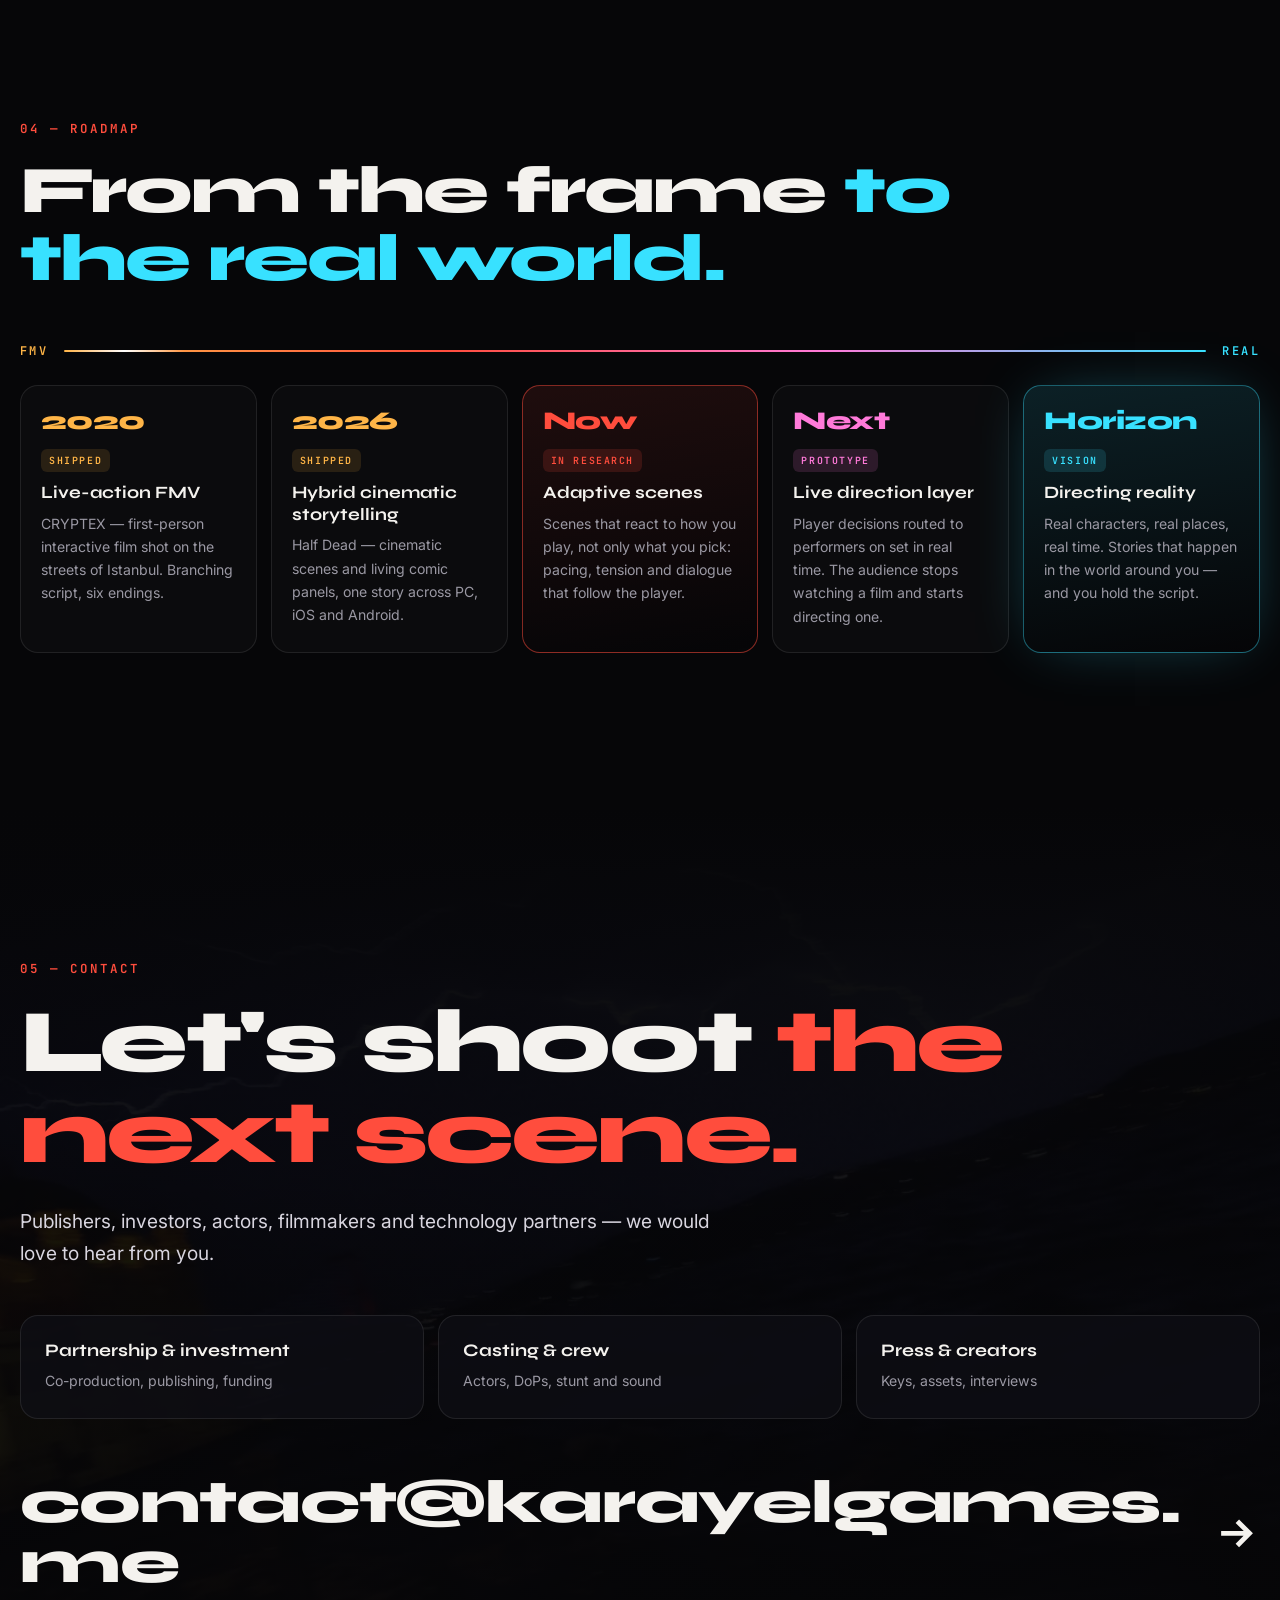
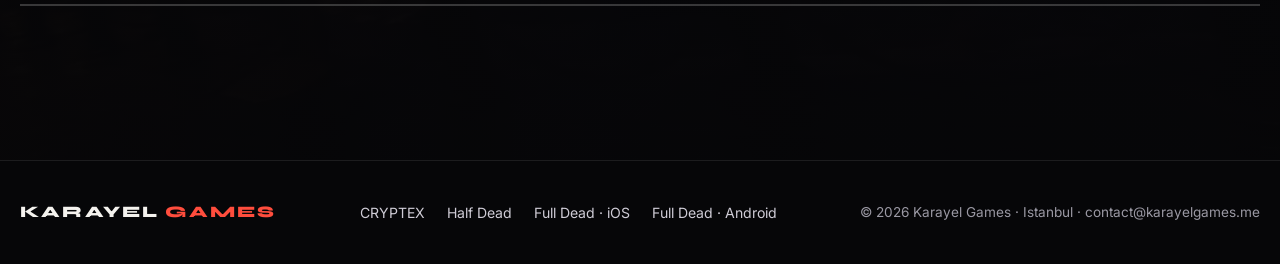
==== commit 7a15784c: "Arama hazırlığı: OneLet yapısal verisi, kalıcı adres, 10 dil bağlantısı, robots.txt, site haritası -" ====
--- a/index.html
+++ b/index.html
@@ -18,6 +18,9 @@
 <link href="https://fonts.googleapis.com/css2?family=Syne:wght@600;700;800&family=Inter:wght@400;500;600&family=JetBrains+Mono:wght@400;600&display=swap" rel="stylesheet">
 <link rel="preload" as="image" href="assets/img/hero-poster.jpg">
 <link rel="stylesheet" href="assets/site.css?v=7">
+<link rel="canonical" href="https://karayelgames.me/">
+<script type="application/ld+json">{"@context": "https://schema.org", "@type": "Organization", "name": "Karayel Games", "url": "https://karayelgames.me/", "logo": "https://karayelgames.me/onelet-legal/icon.png", "email": "contact@karayelgames.me"}</script>
+<script type="application/ld+json">{"@context": "https://schema.org", "@type": "MobileApplication", "name": "OneLet: Word Ladder", "alternateName": "OneLet", "description": "Change one letter at a time; every step has to be a real word. A word ladder puzzle game in 10 languages with a daily puzzle.", "applicationCategory": "GameApplication", "applicationSubCategory": "Word puzzle", "operatingSystem": "iOS, Android", "url": "https://karayelgames.me/onelet/", "image": "https://karayelgames.me/onelet-legal/icon.png", "inLanguage": ["en", "tr", "de", "es", "fr", "it", "nl", "pl", "pt", "ru"], "offers": {"@type": "Offer", "price": "0", "priceCurrency": "USD"}, "author": {"@type": "Organization", "name": "Karayel Games", "url": "https://karayelgames.me/"}, "publisher": {"@type": "Organization", "name": "Karayel Games", "url": "https://karayelgames.me/"}, "downloadUrl": ["https://apps.apple.com/app/id6805576358", "https://play.google.com/store/apps/details?id=com.yeb.onelet"], "sameAs": ["https://apps.apple.com/app/id6805576358", "https://play.google.com/store/apps/details?id=com.yeb.onelet"]}</script>
 </head>
 <body>
 
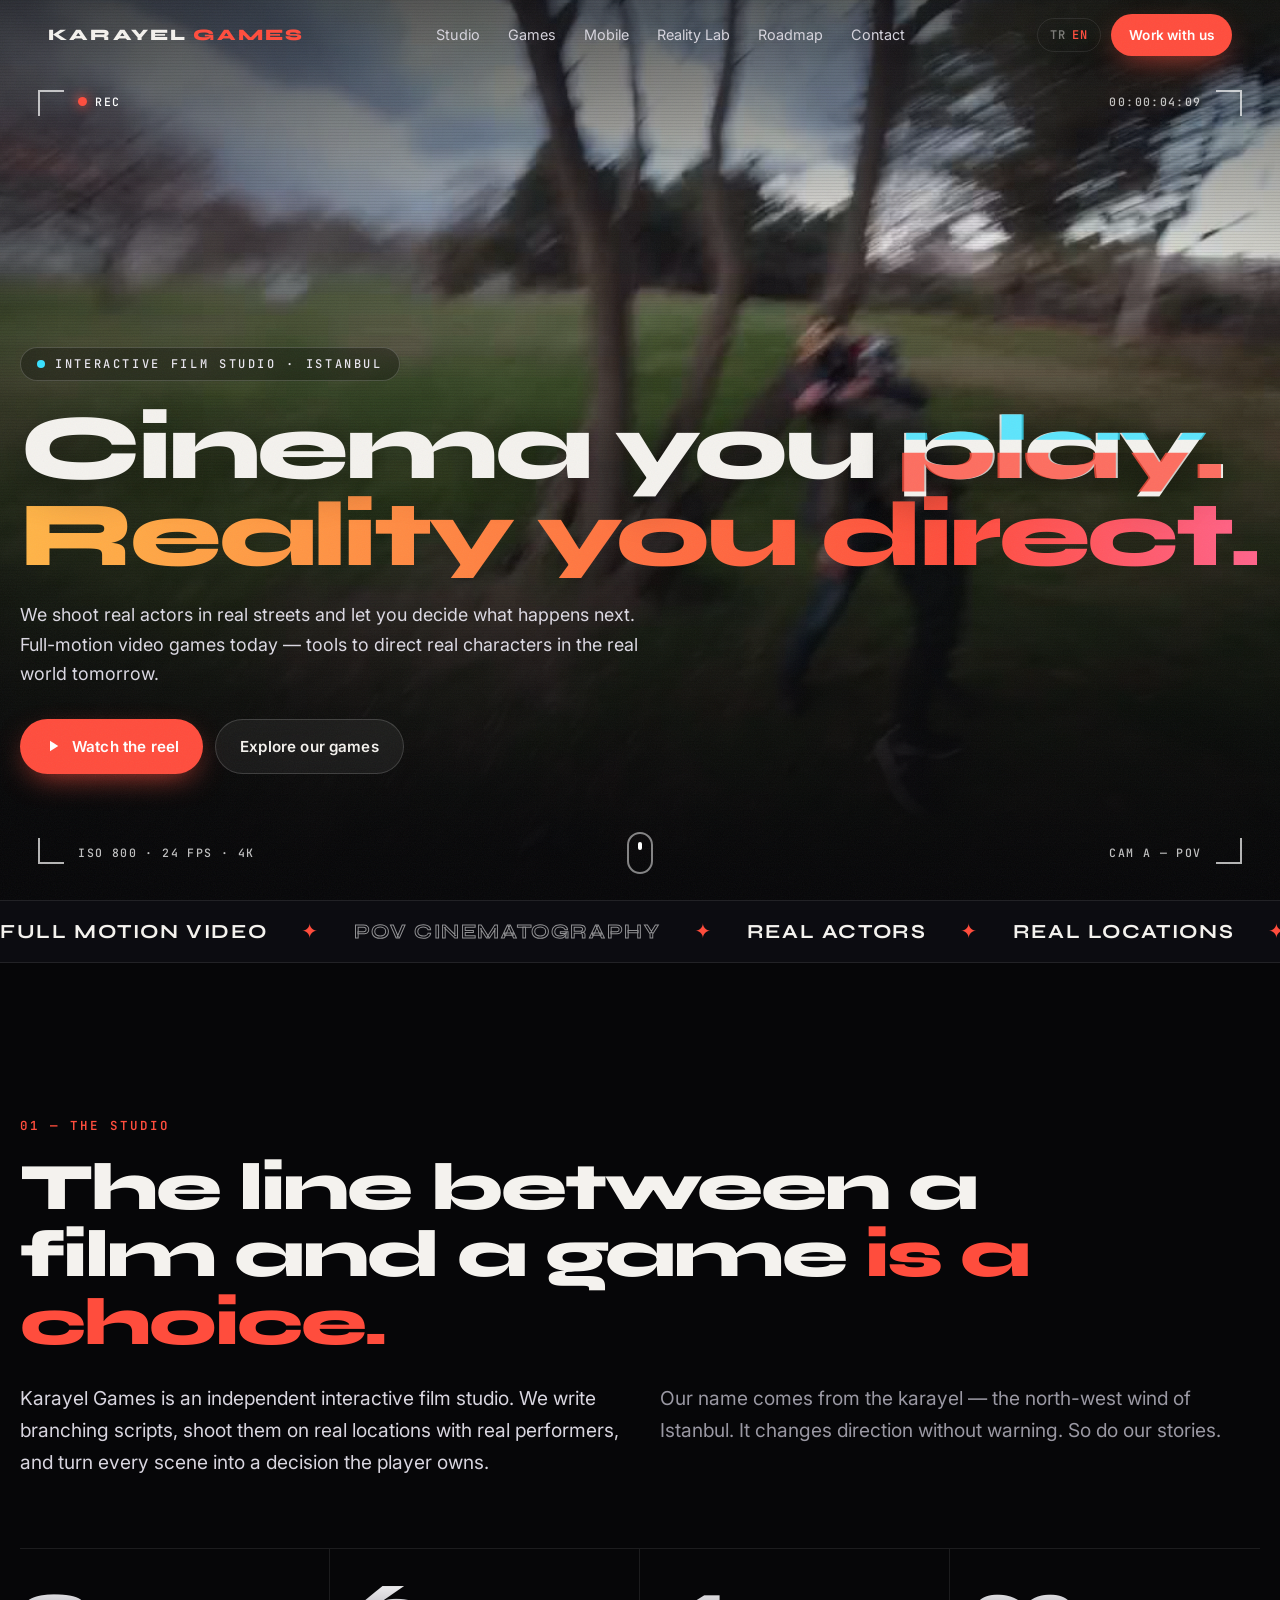
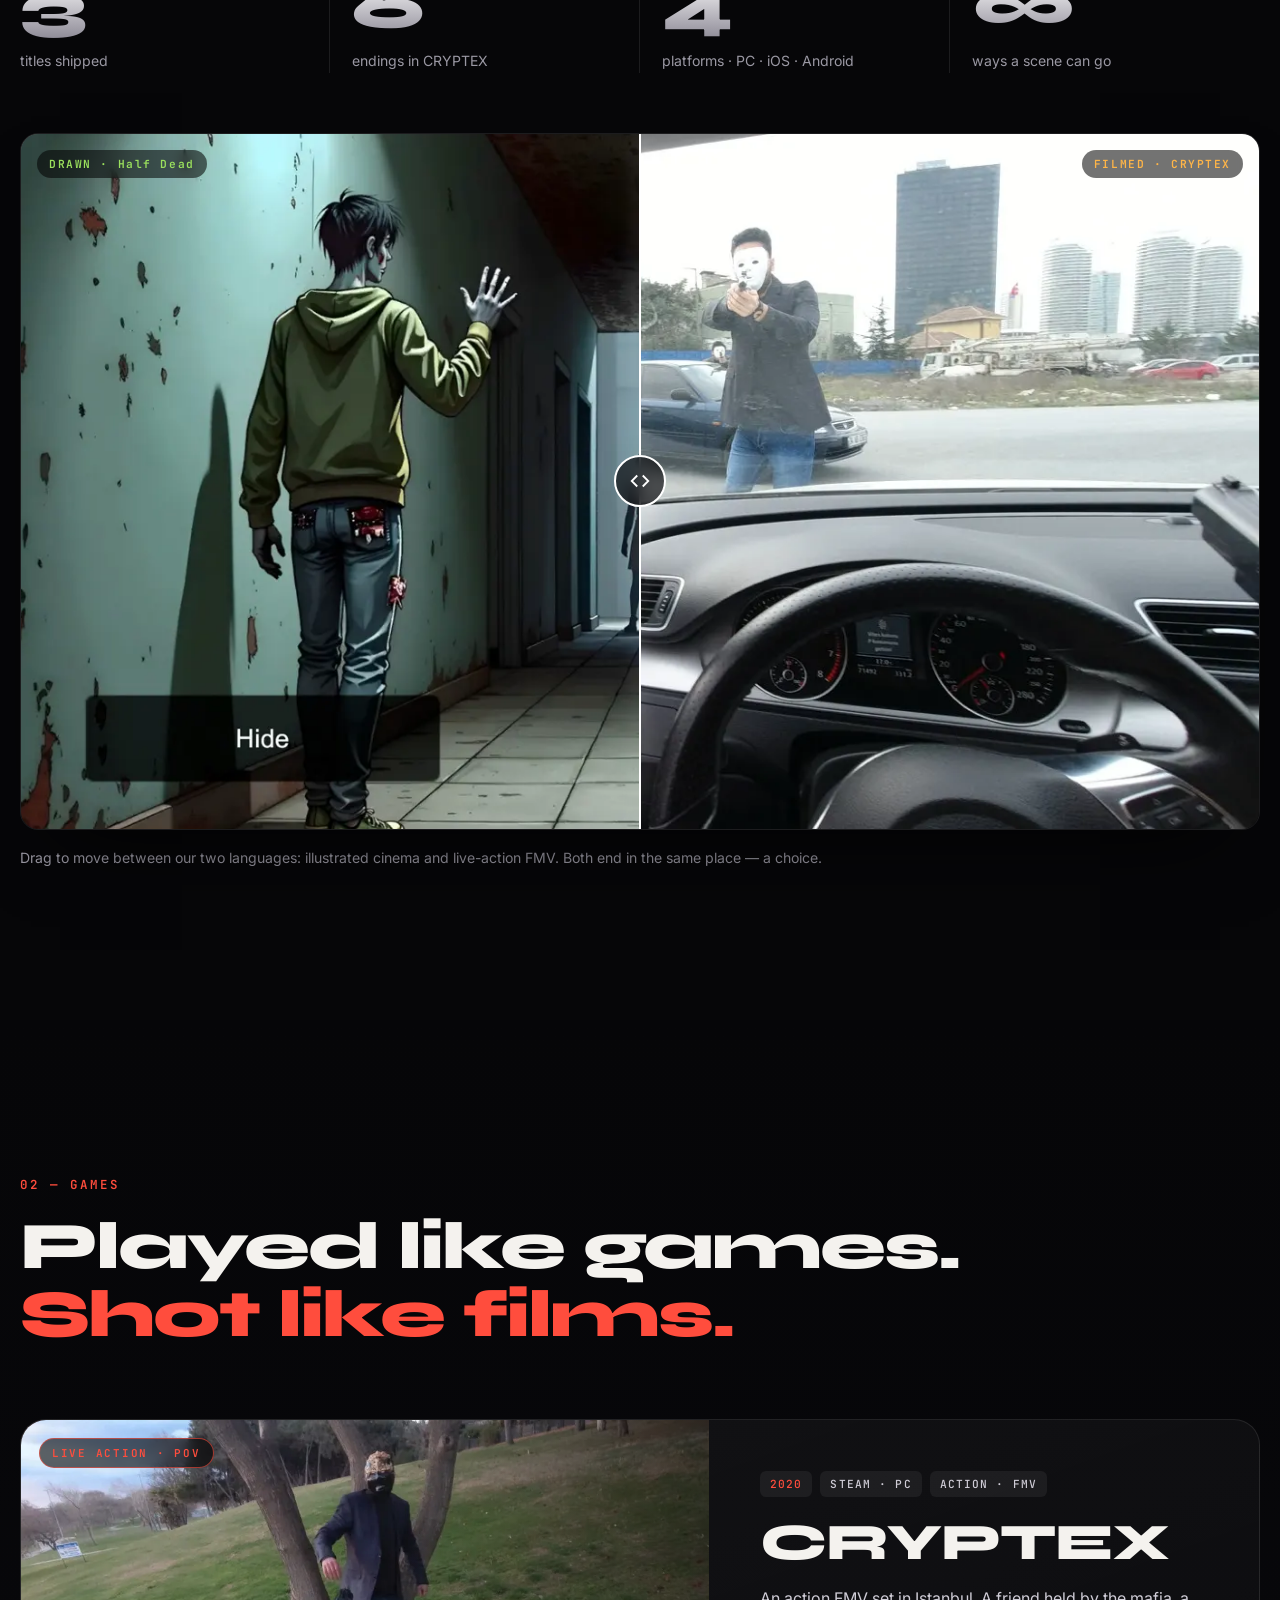
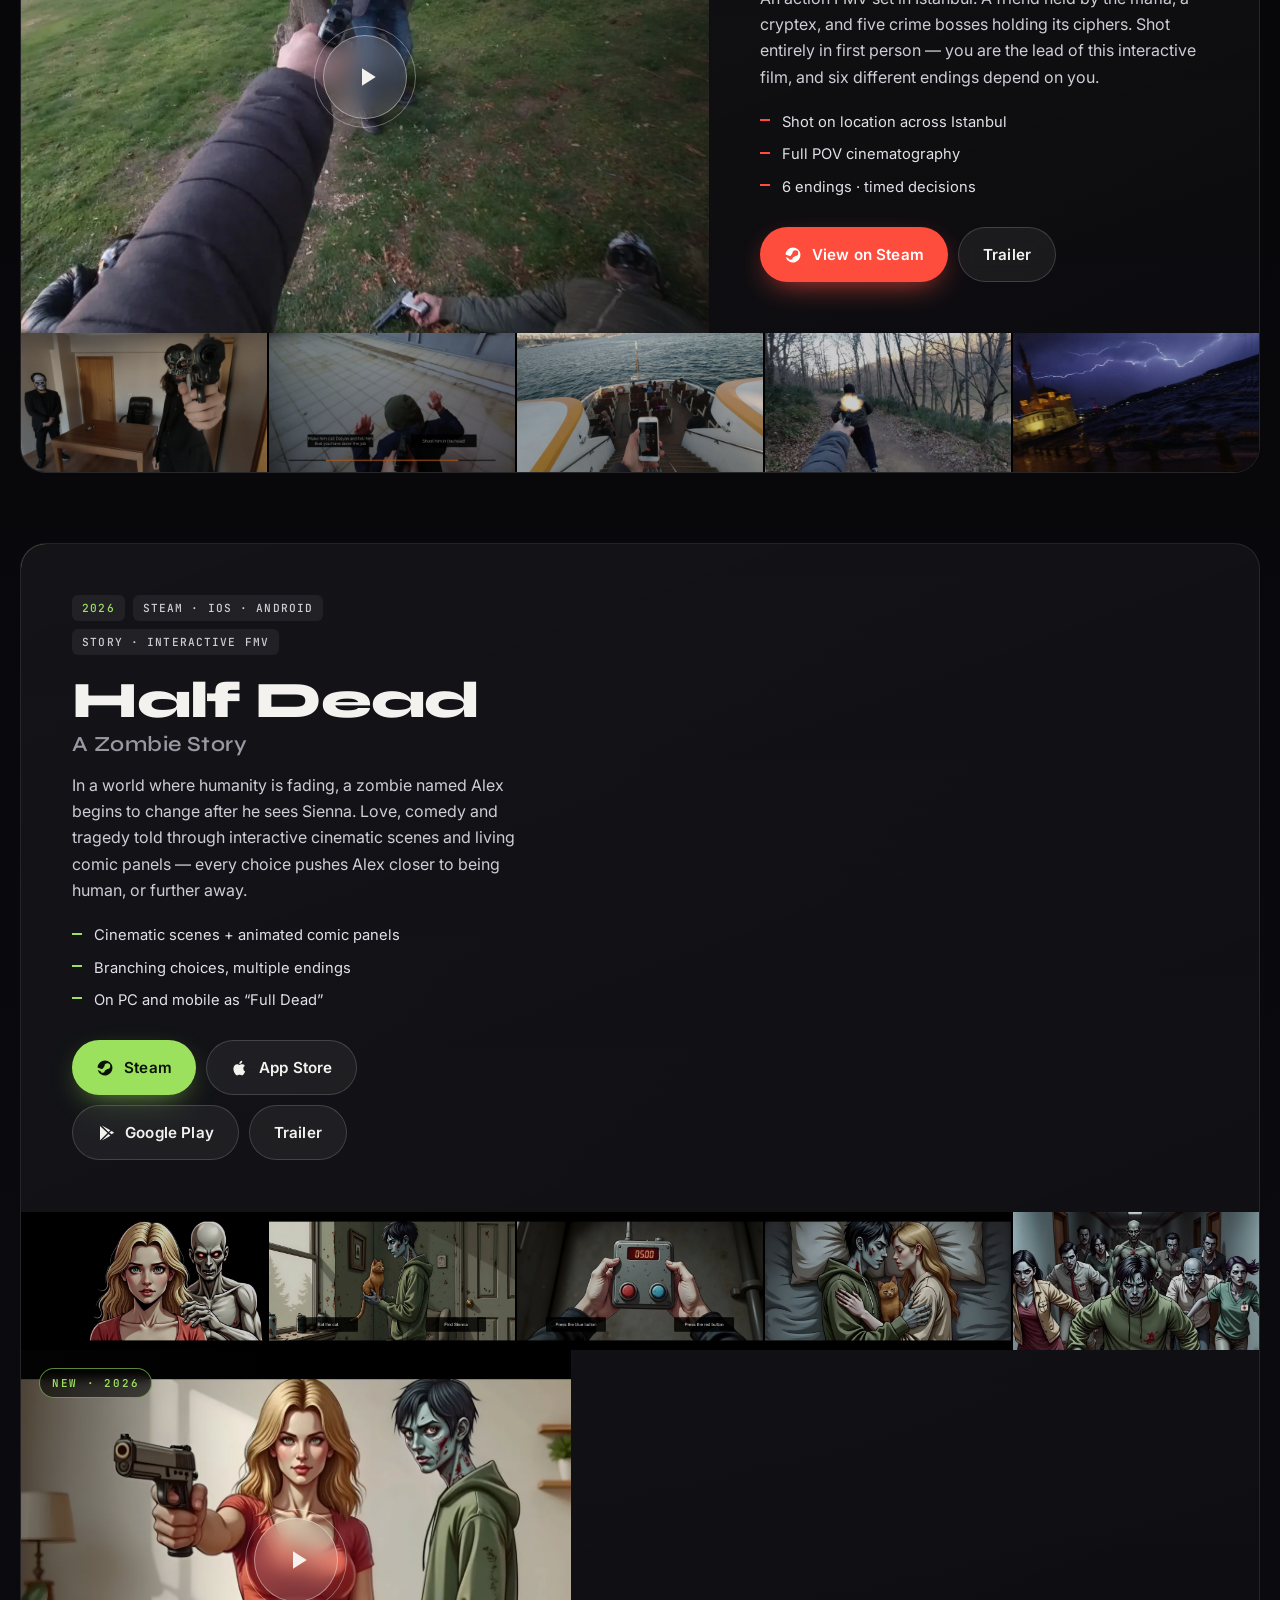
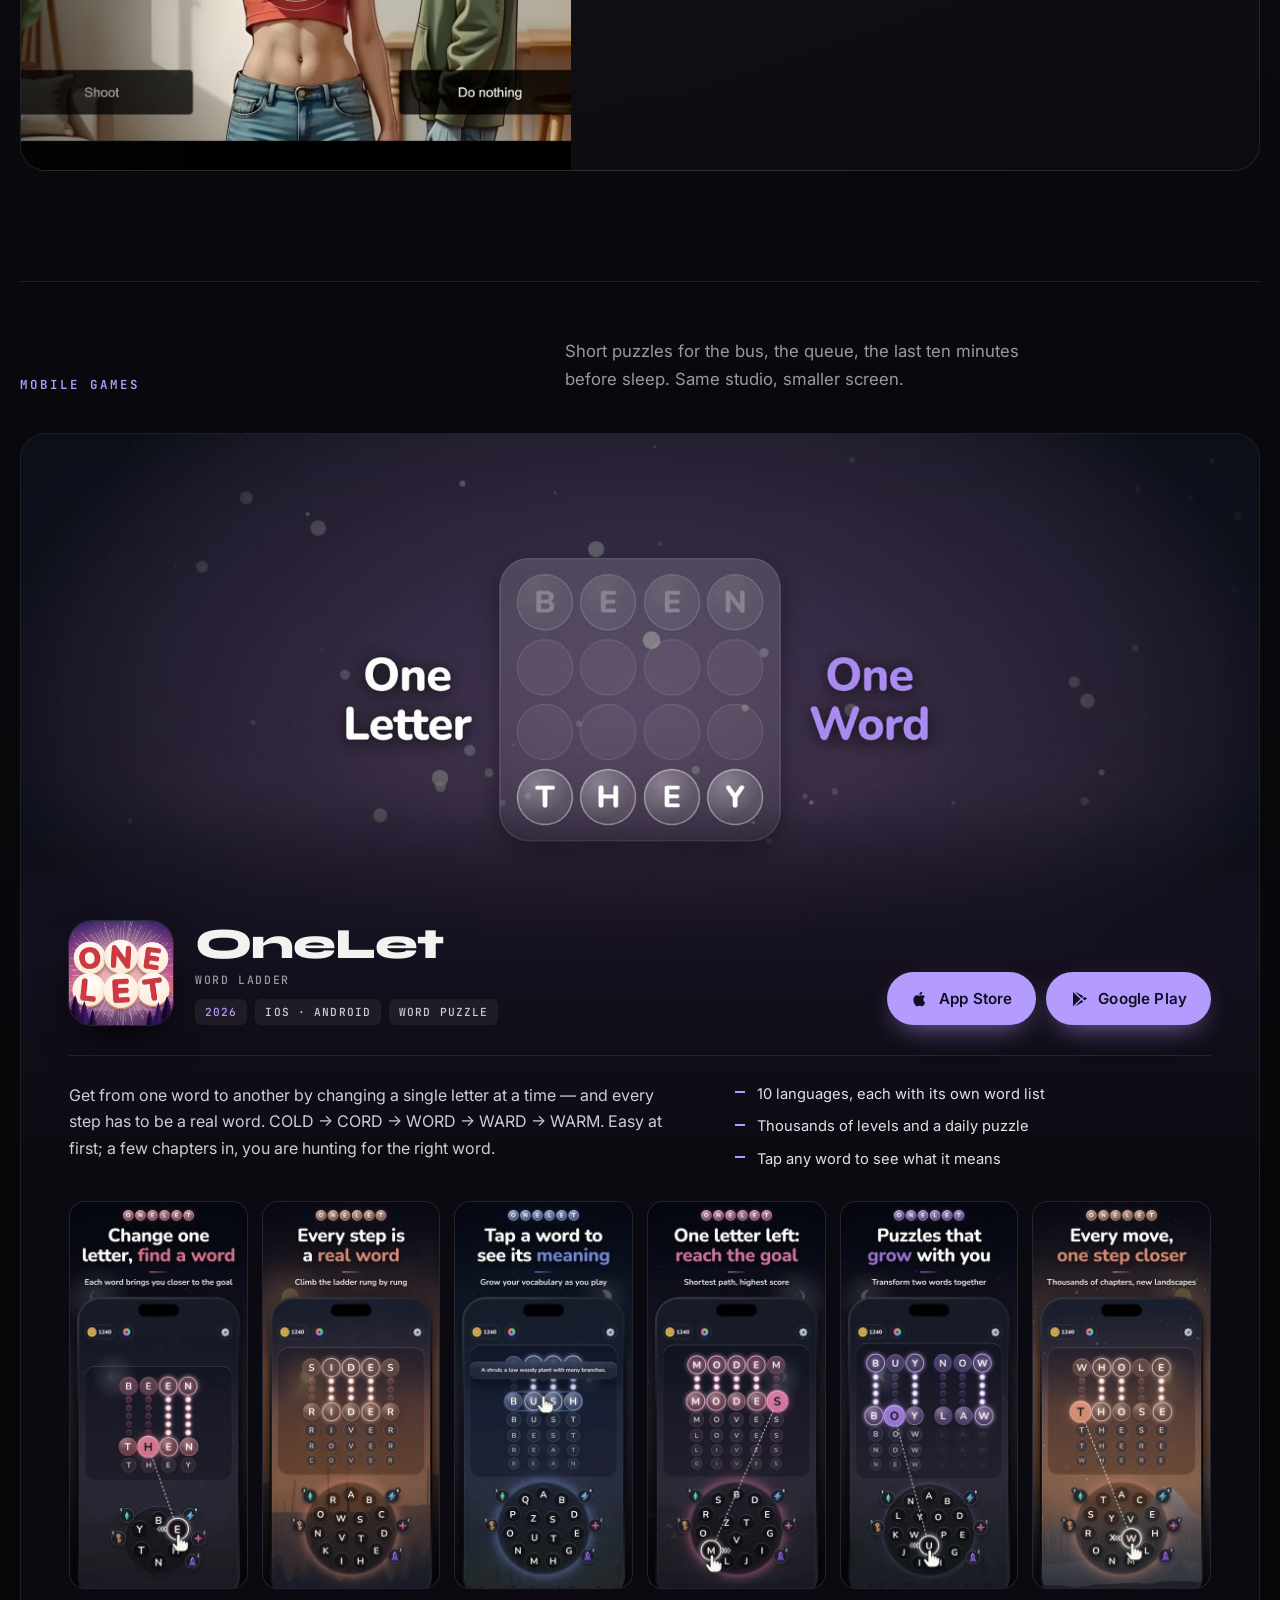
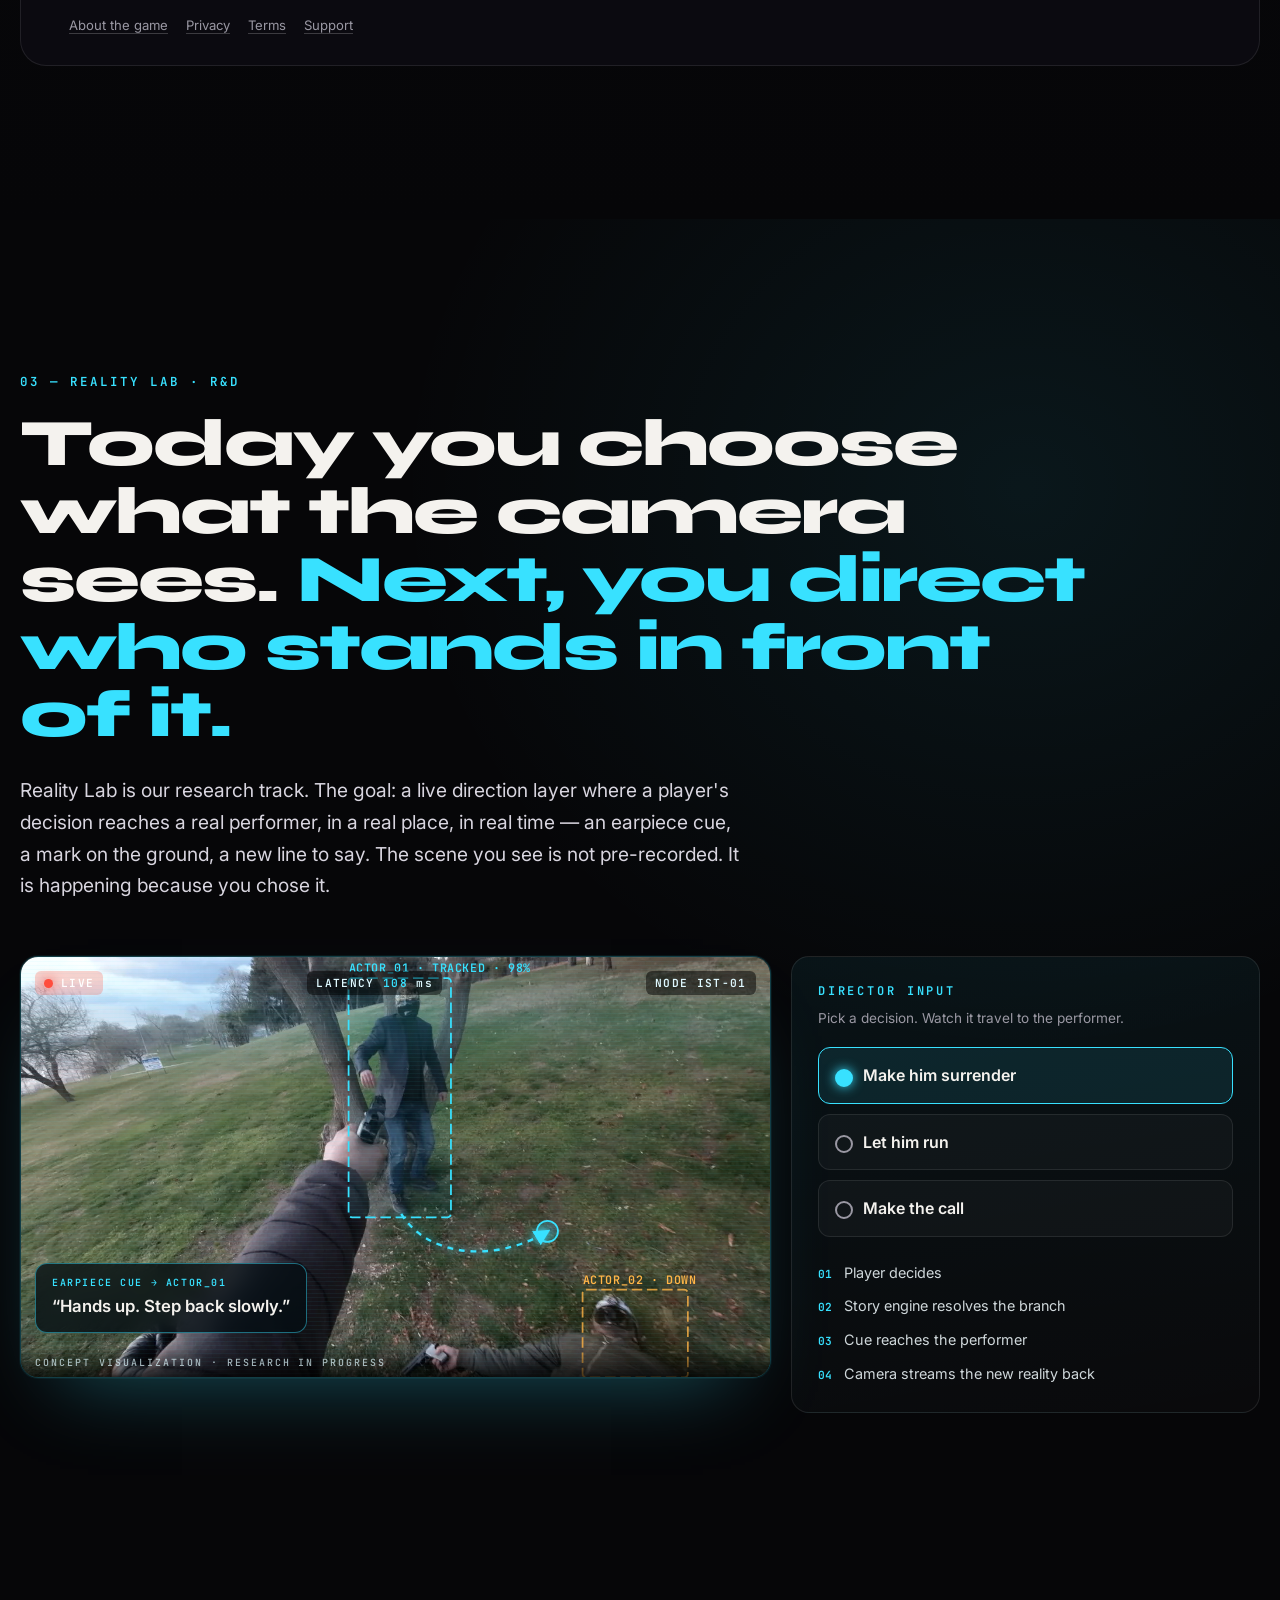
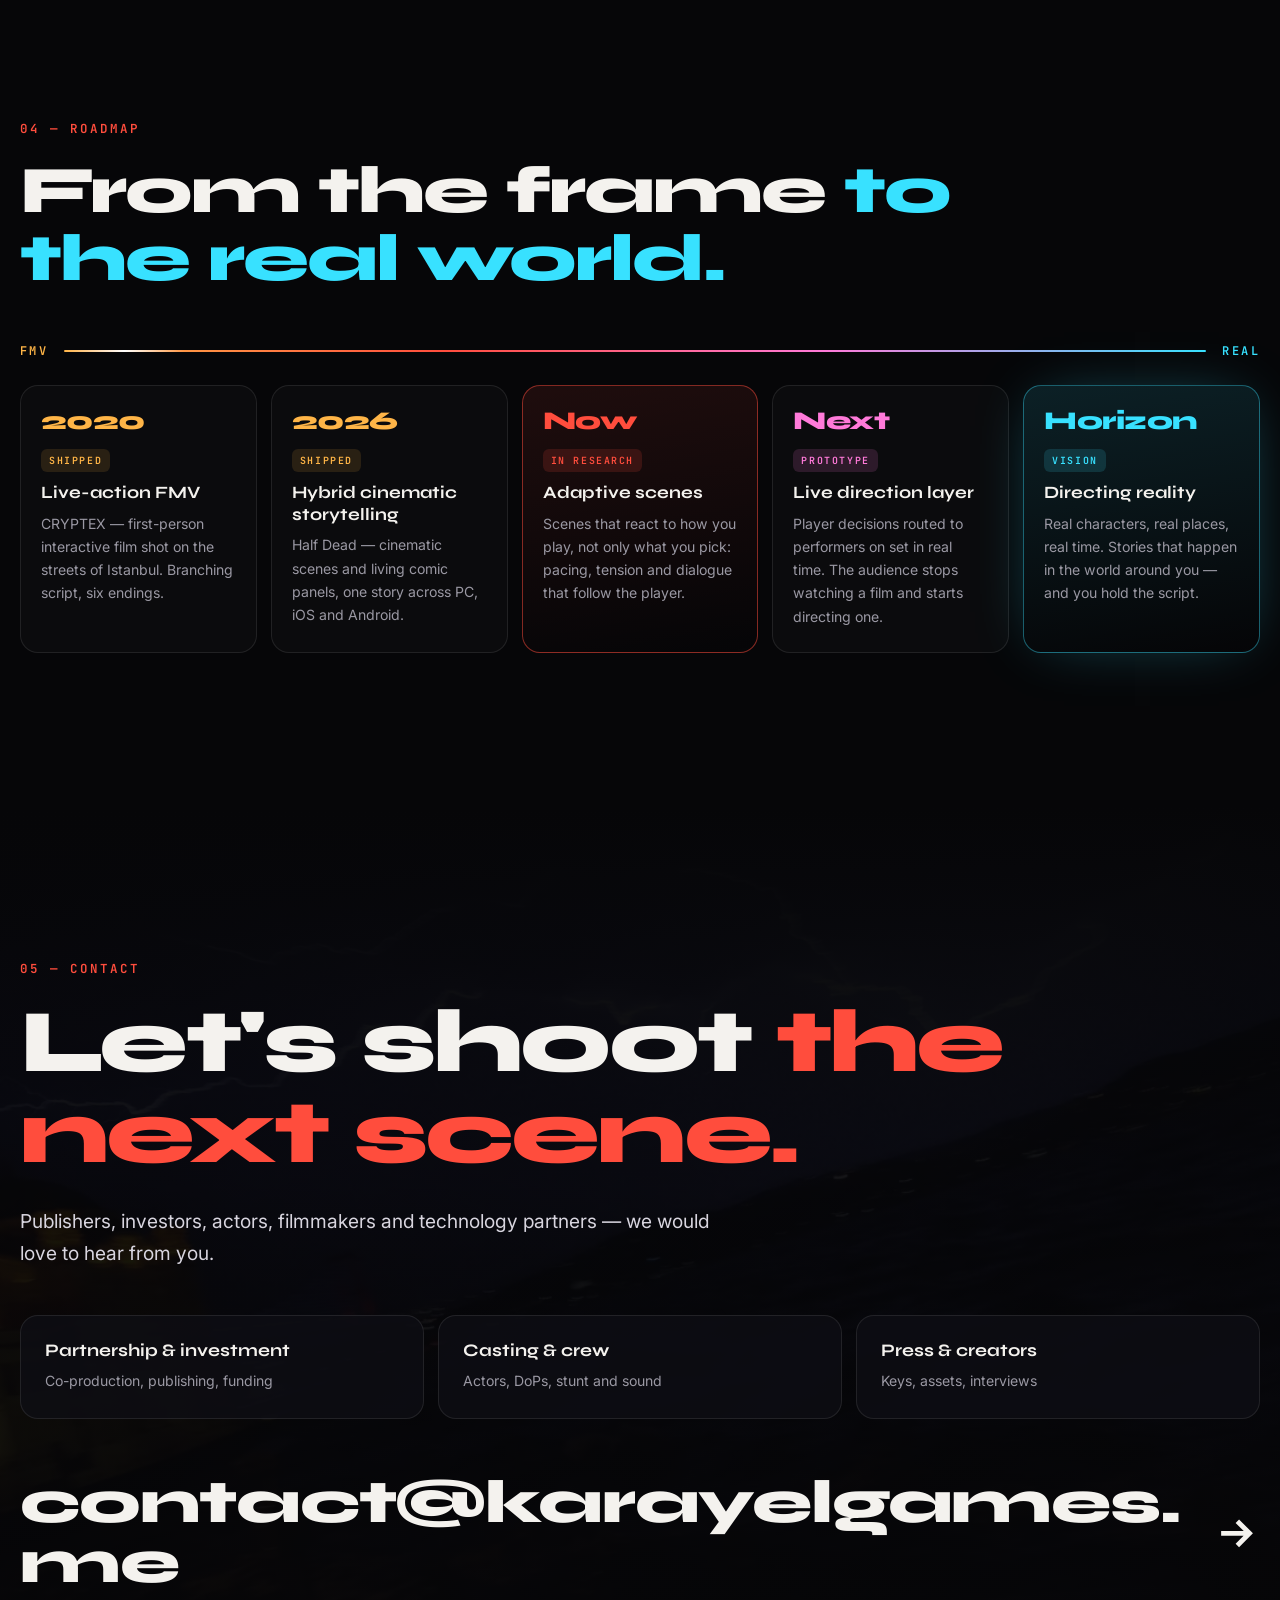
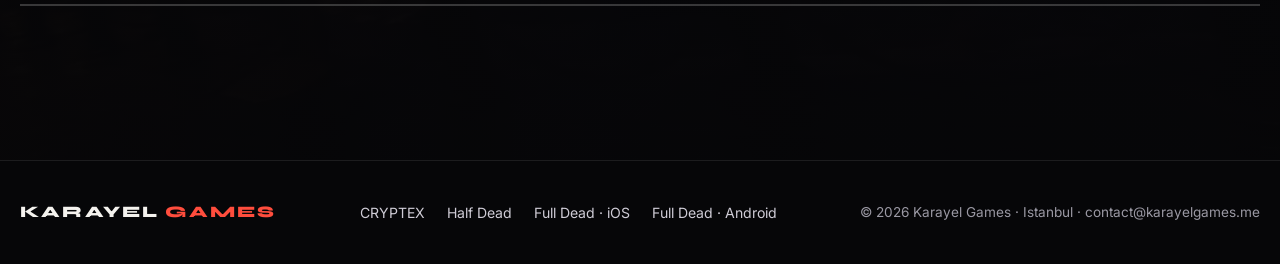
==== commit ea98d292: "OneLet kartı karayelgames.com'a taşındı: .me/onelet etiketi koruyarak .com/onelet'e yönlendirir Otur" ====
--- a/index.html
+++ b/index.html
@@ -20,7 +20,7 @@
 <link rel="stylesheet" href="assets/site.css?v=7">
 <link rel="canonical" href="https://karayelgames.me/">
 <script type="application/ld+json">{"@context": "https://schema.org", "@type": "Organization", "name": "Karayel Games", "url": "https://karayelgames.me/", "logo": "https://karayelgames.me/onelet-legal/icon.png", "email": "contact@karayelgames.me"}</script>
-<script type="application/ld+json">{"@context": "https://schema.org", "@type": "MobileApplication", "name": "OneLet: Word Ladder", "alternateName": "OneLet", "description": "Change one letter at a time; every step has to be a real word. A word ladder puzzle game in 10 languages with a daily puzzle.", "applicationCategory": "GameApplication", "applicationSubCategory": "Word puzzle", "operatingSystem": "iOS, Android", "url": "https://karayelgames.me/onelet/", "image": "https://karayelgames.me/onelet-legal/icon.png", "inLanguage": ["en", "tr", "de", "es", "fr", "it", "nl", "pl", "pt", "ru"], "offers": {"@type": "Offer", "price": "0", "priceCurrency": "USD"}, "author": {"@type": "Organization", "name": "Karayel Games", "url": "https://karayelgames.me/"}, "publisher": {"@type": "Organization", "name": "Karayel Games", "url": "https://karayelgames.me/"}, "downloadUrl": ["https://apps.apple.com/app/id6805576358", "https://play.google.com/store/apps/details?id=com.yeb.onelet"], "sameAs": ["https://apps.apple.com/app/id6805576358", "https://play.google.com/store/apps/details?id=com.yeb.onelet"]}</script>
+<script type="application/ld+json">{"@context": "https://schema.org", "@type": "MobileApplication", "name": "OneLet: Word Ladder", "alternateName": "OneLet", "description": "Change one letter at a time; every step has to be a real word. A word ladder puzzle game in 10 languages with a daily puzzle.", "applicationCategory": "GameApplication", "applicationSubCategory": "Word puzzle", "operatingSystem": "iOS, Android", "url": "https://karayelgames.com/onelet/", "image": "https://karayelgames.me/onelet-legal/icon.png", "inLanguage": ["en", "tr", "de", "es", "fr", "it", "nl", "pl", "pt", "ru"], "offers": {"@type": "Offer", "price": "0", "priceCurrency": "USD"}, "author": {"@type": "Organization", "name": "Karayel Games", "url": "https://karayelgames.me/"}, "publisher": {"@type": "Organization", "name": "Karayel Games", "url": "https://karayelgames.me/"}, "downloadUrl": ["https://apps.apple.com/app/id6805576358", "https://play.google.com/store/apps/details?id=com.yeb.onelet"], "sameAs": ["https://apps.apple.com/app/id6805576358", "https://play.google.com/store/apps/details?id=com.yeb.onelet"]}</script>
 </head>
 <body>
 
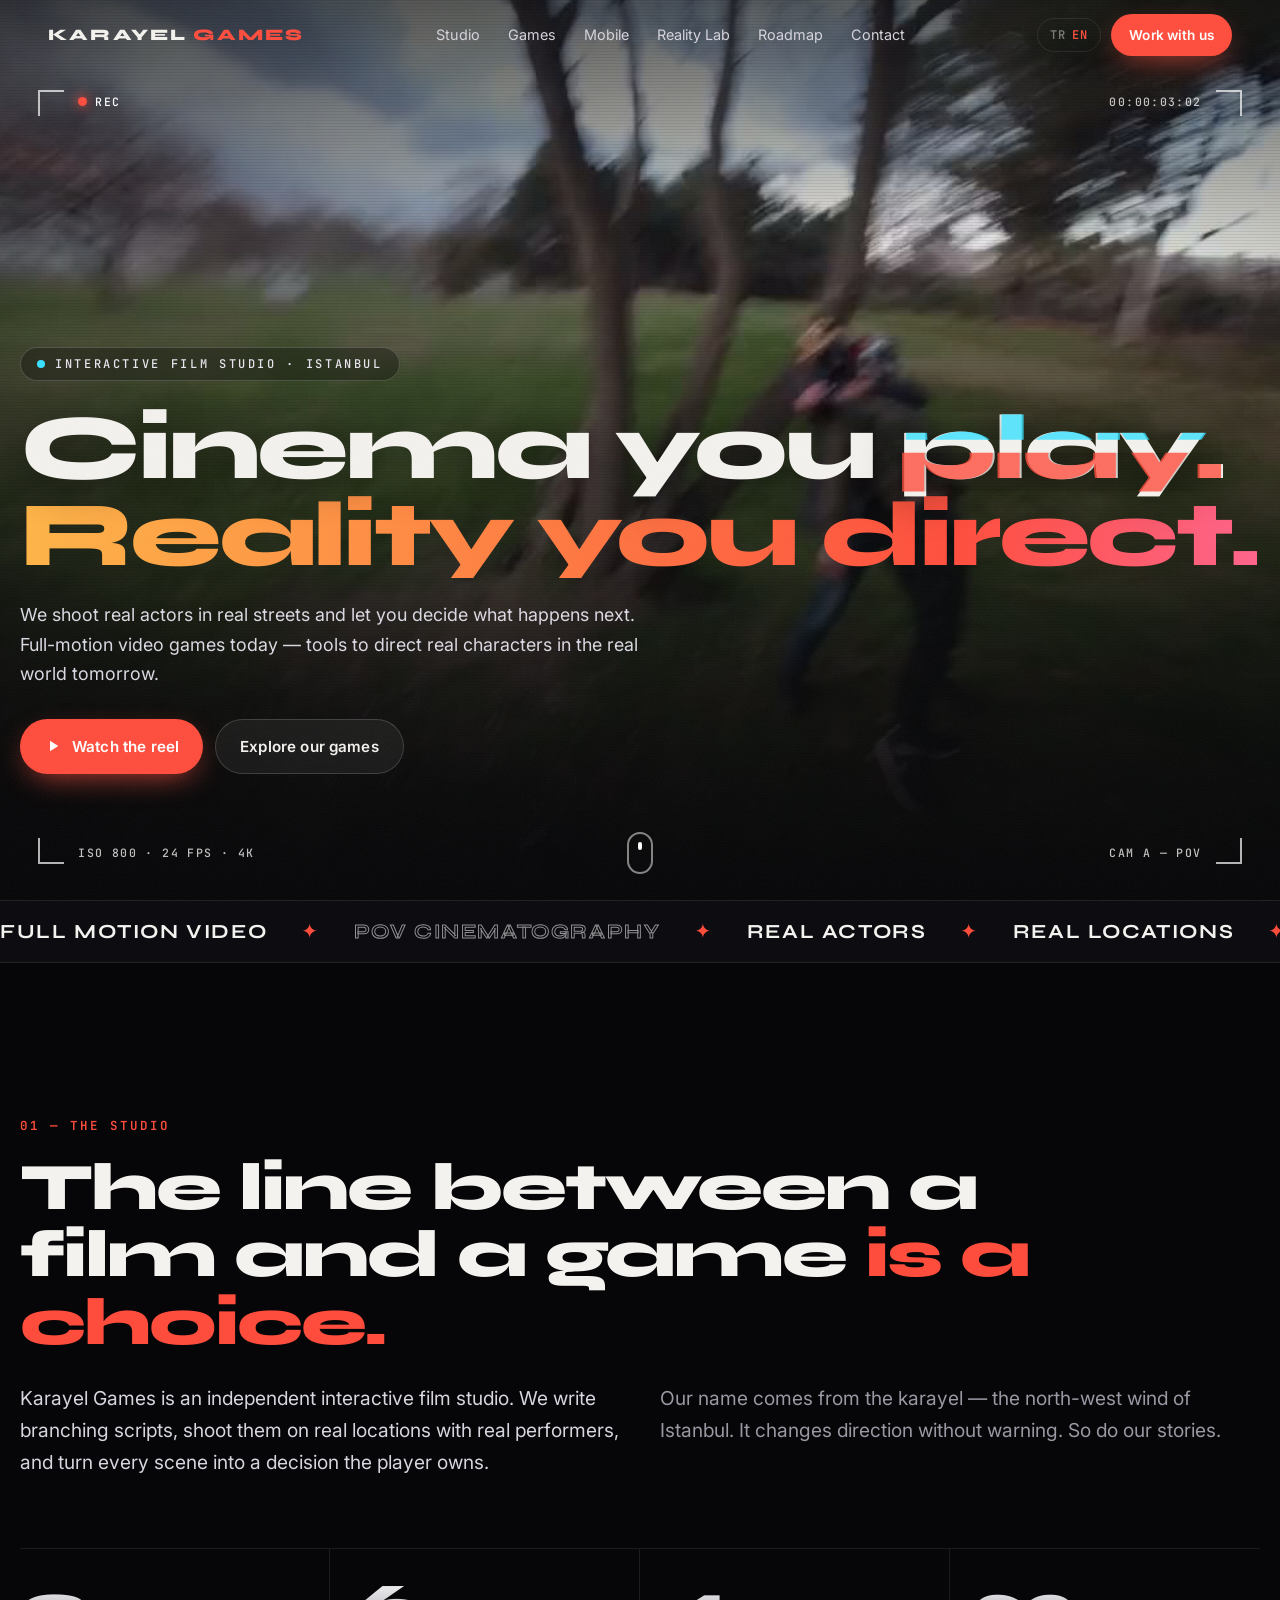
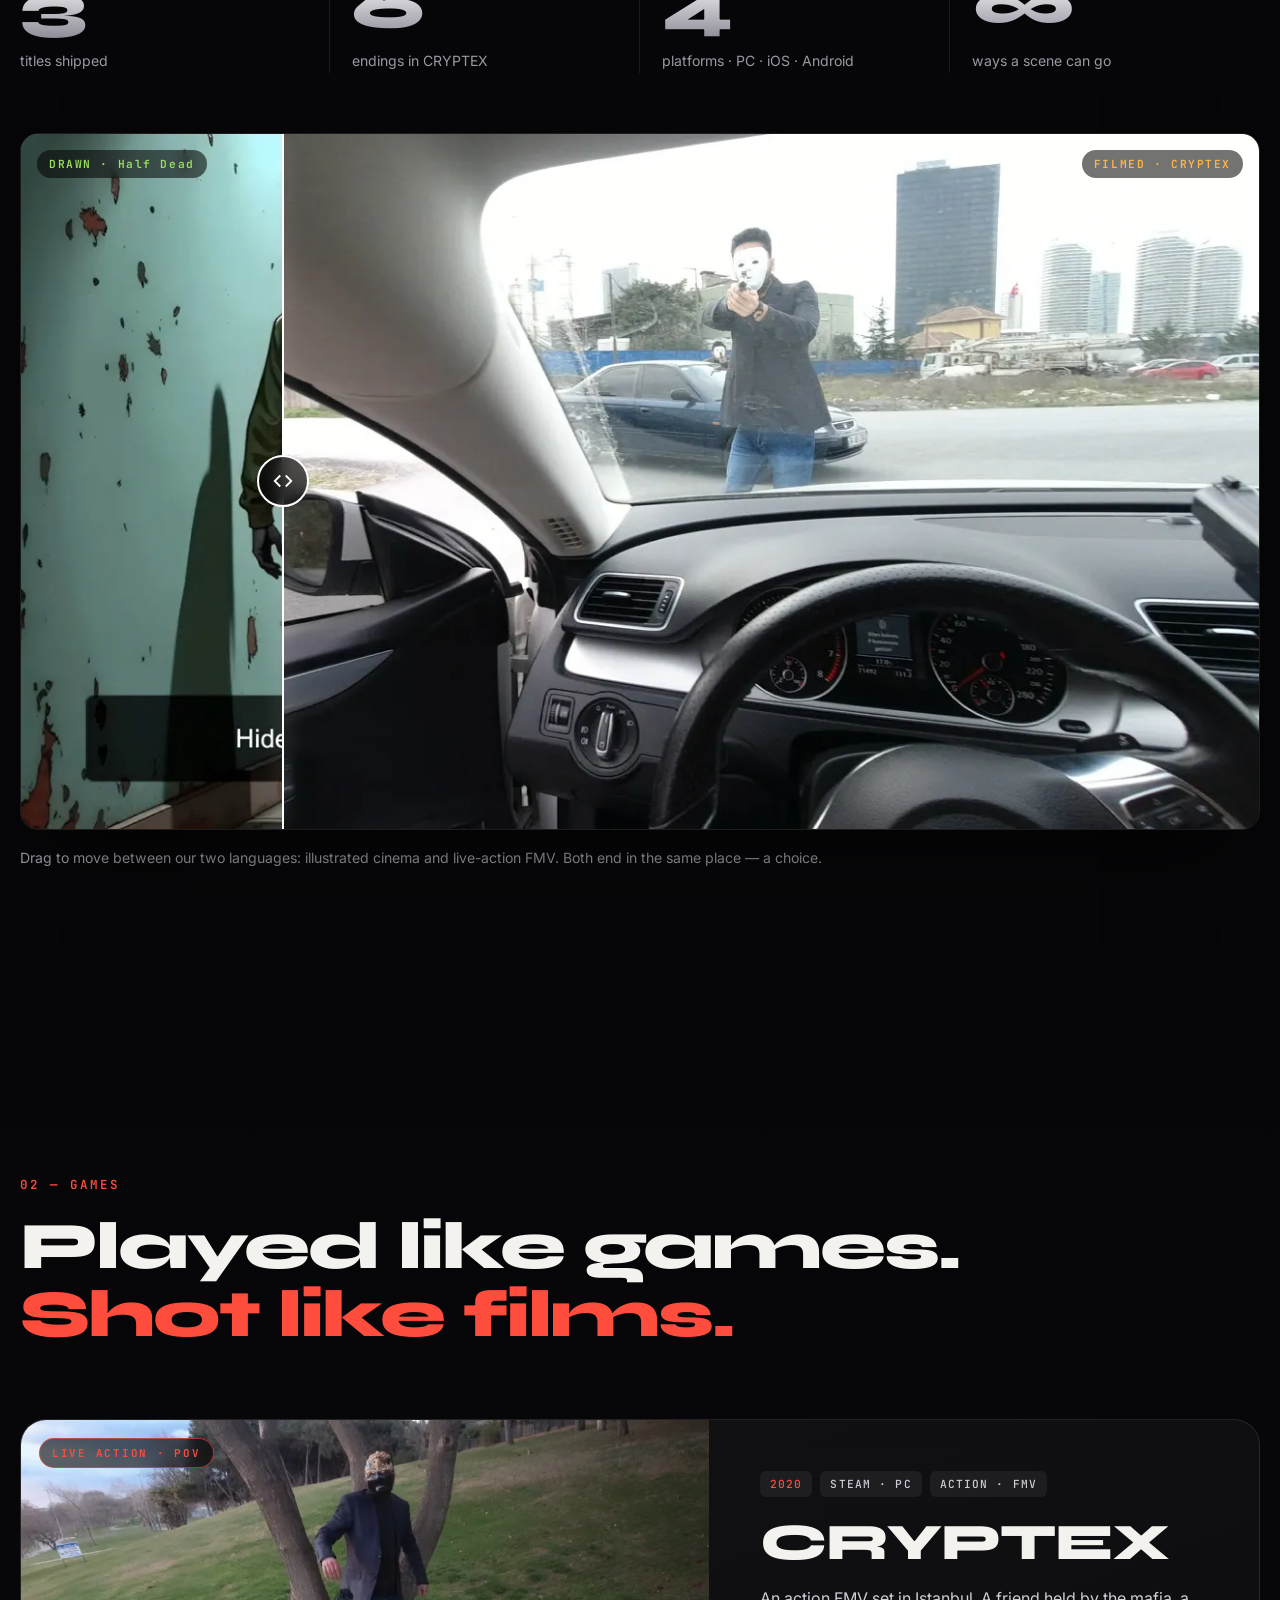
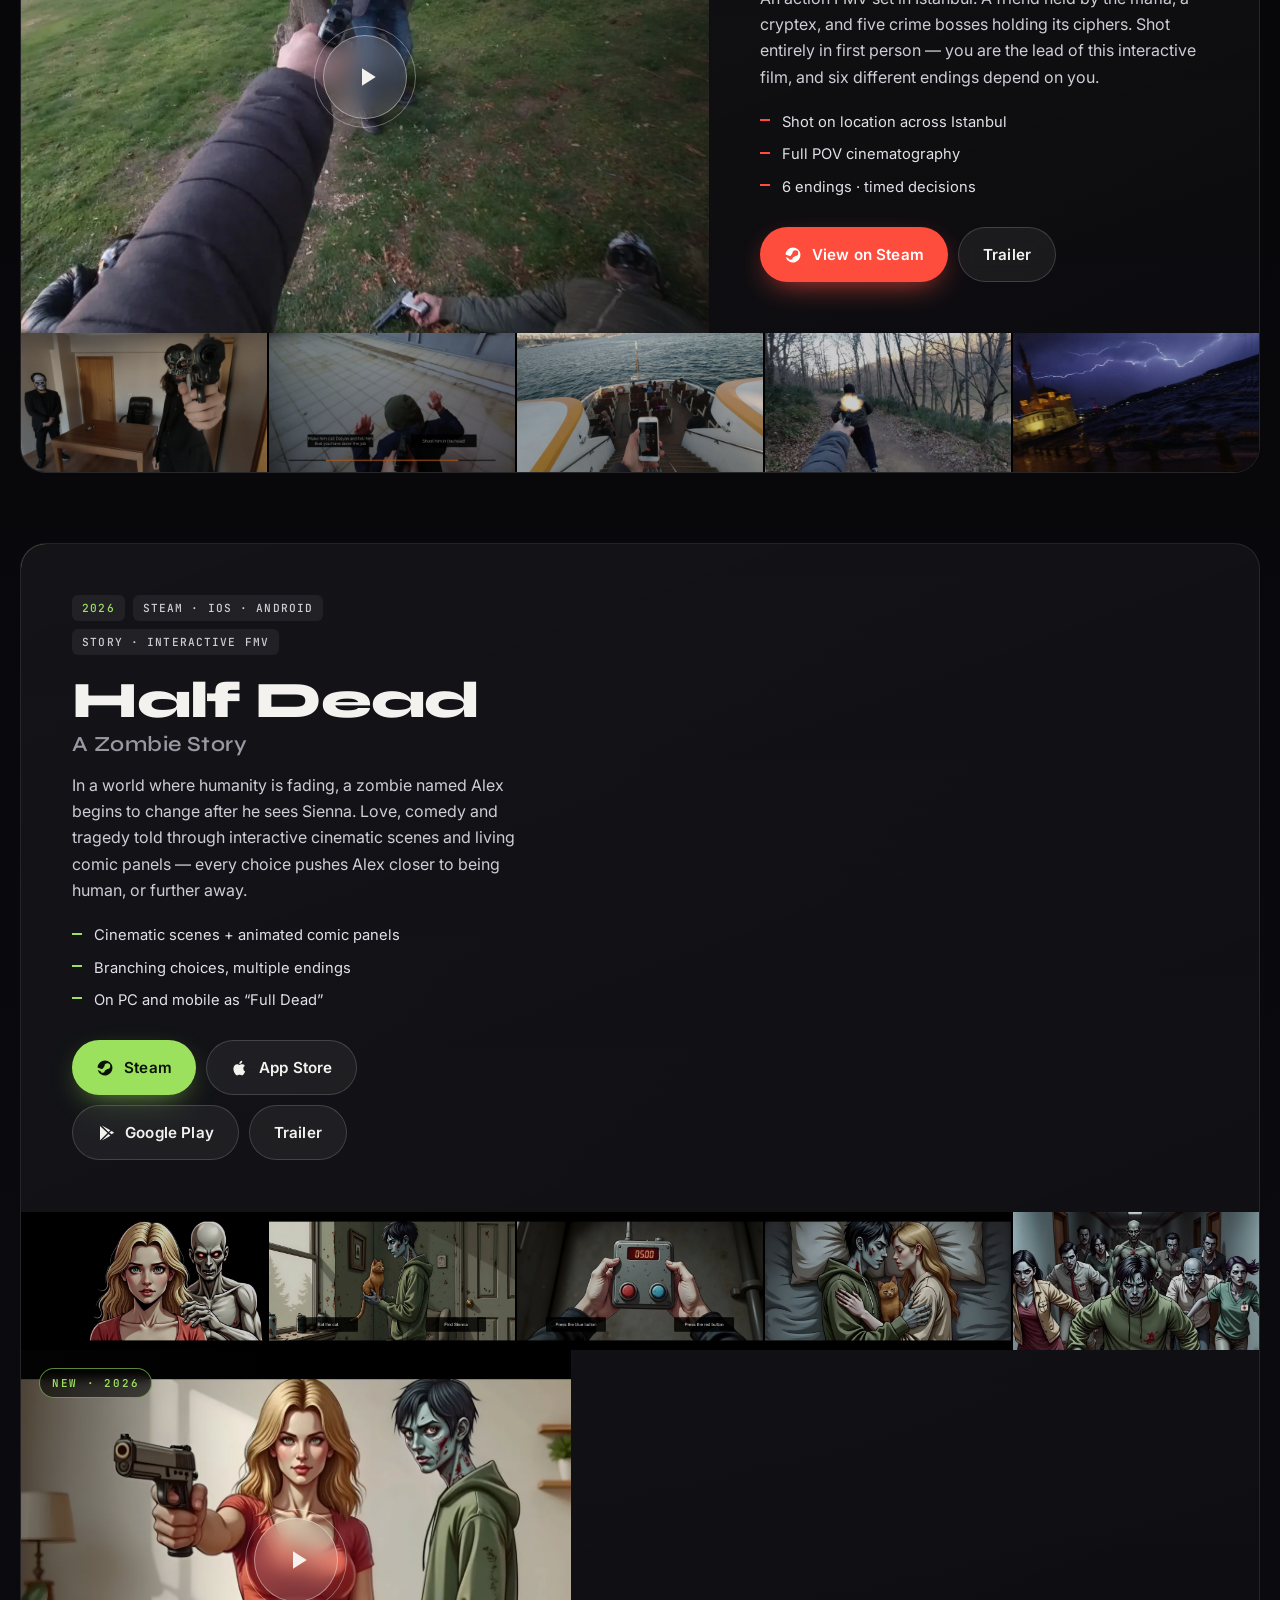
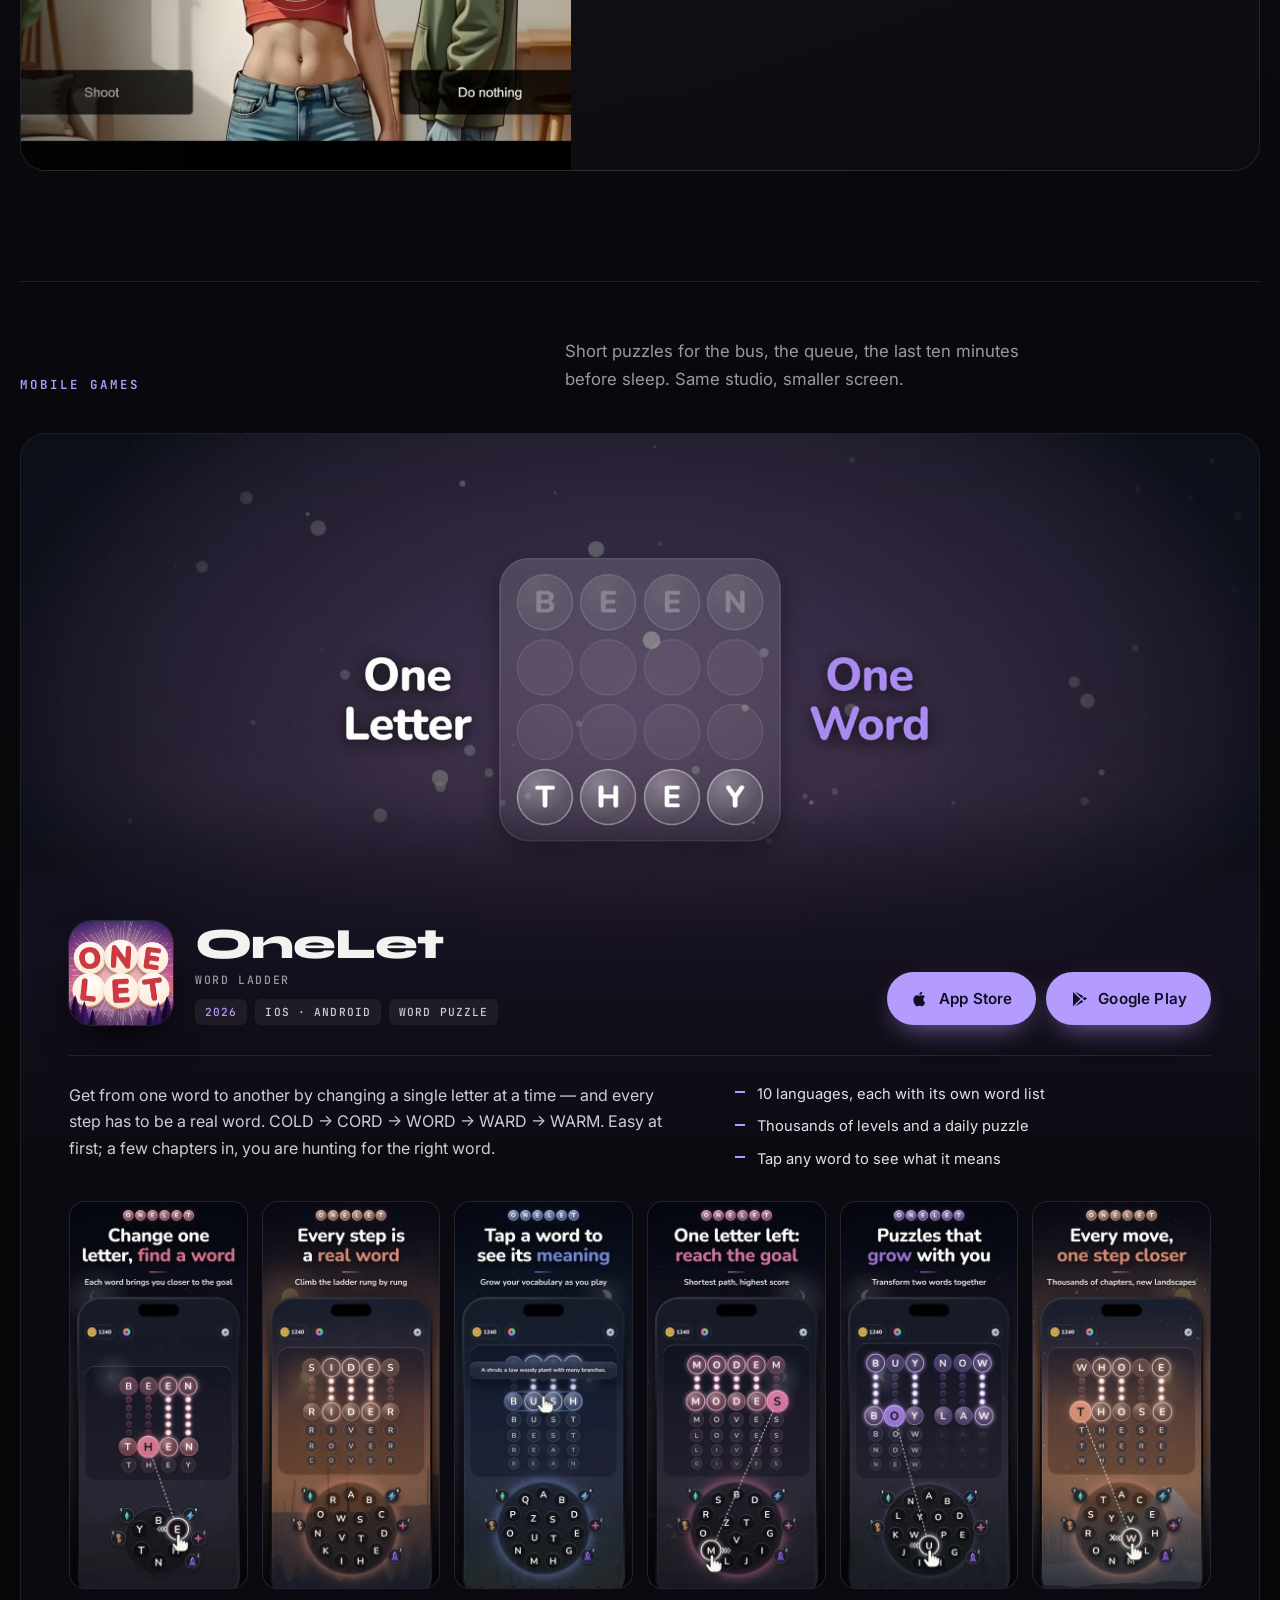
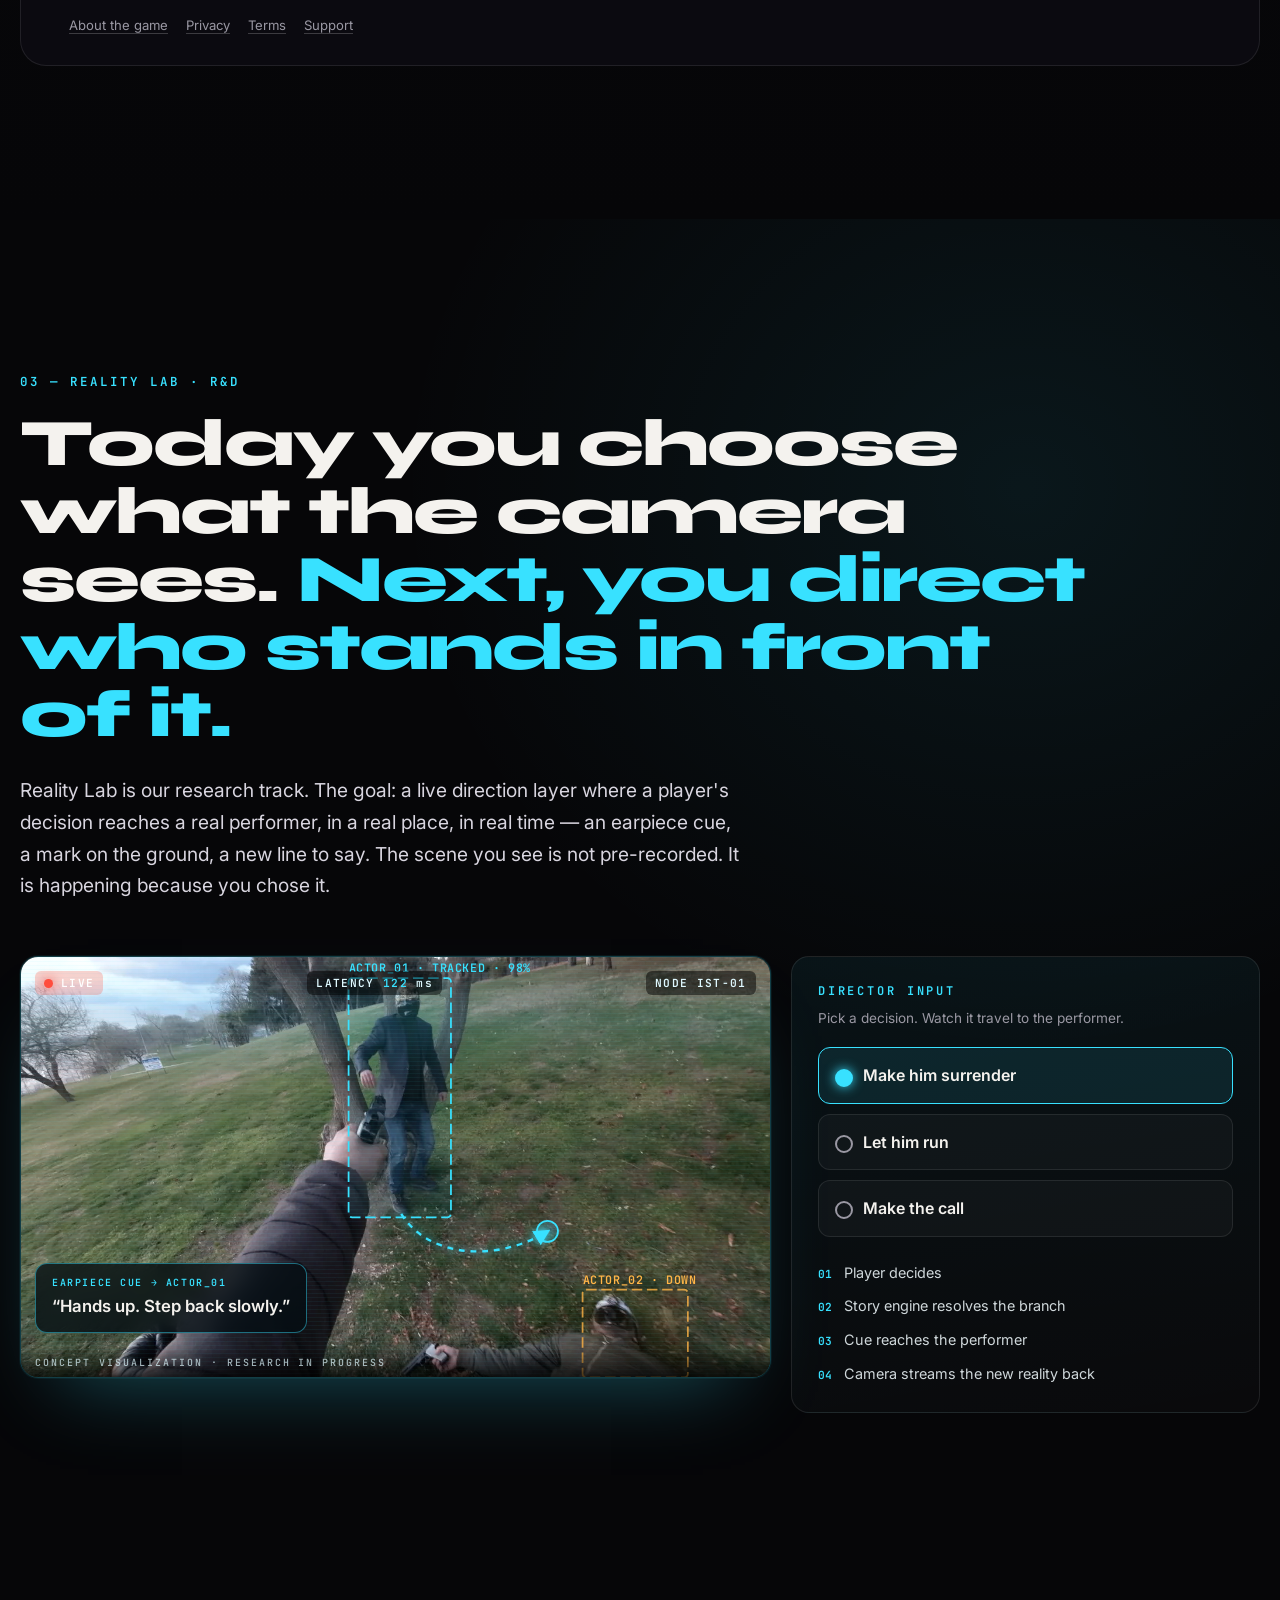
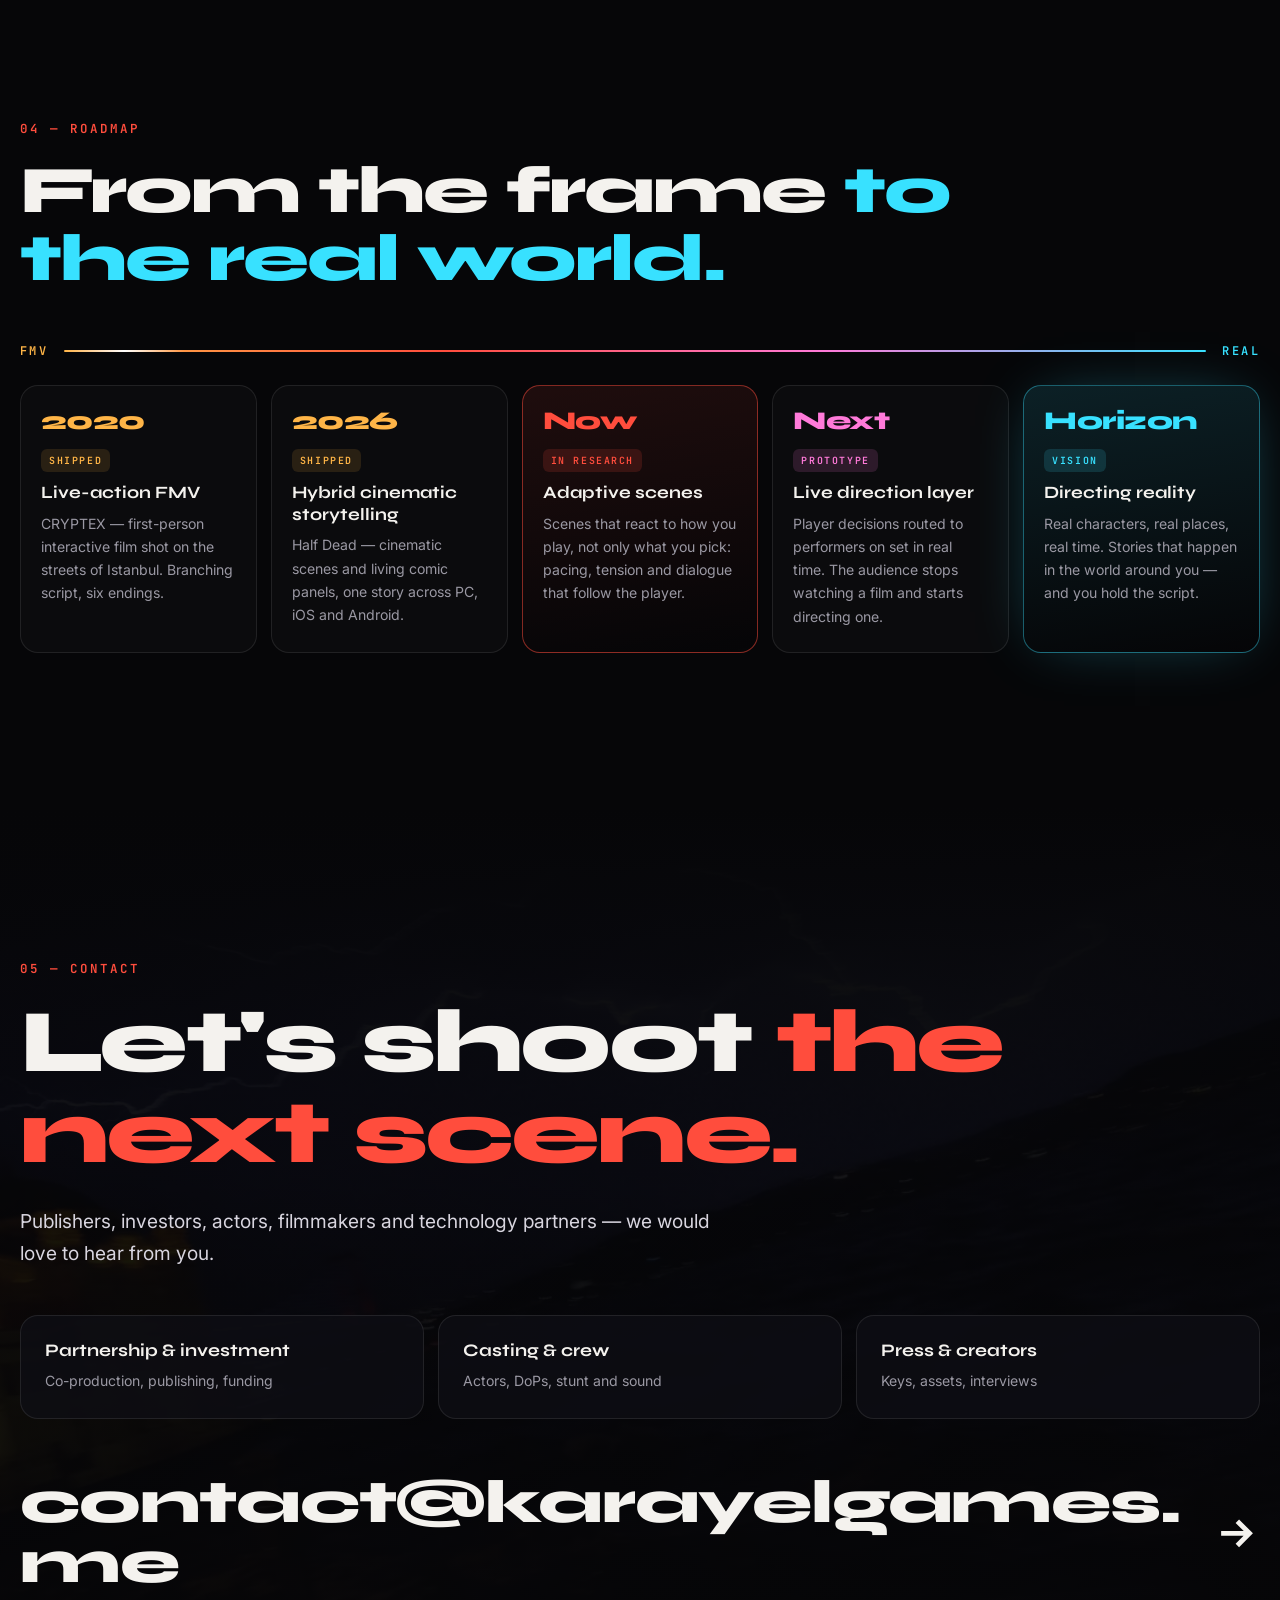
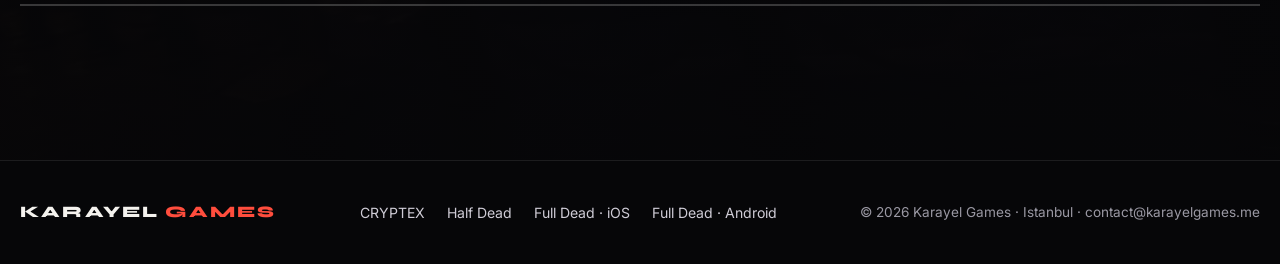
==== commit 26b6bcf9: ".me/onelet tam sayfa olarak geri: .me ve .com aynı sayfayı gösterir (ürün sahibi: .me'yi yok etme, i" ====
--- a/index.html
+++ b/index.html
@@ -20,7 +20,7 @@
 <link rel="stylesheet" href="assets/site.css?v=7">
 <link rel="canonical" href="https://karayelgames.me/">
 <script type="application/ld+json">{"@context": "https://schema.org", "@type": "Organization", "name": "Karayel Games", "url": "https://karayelgames.me/", "logo": "https://karayelgames.me/onelet-legal/icon.png", "email": "contact@karayelgames.me"}</script>
-<script type="application/ld+json">{"@context": "https://schema.org", "@type": "MobileApplication", "name": "OneLet: Word Ladder", "alternateName": "OneLet", "description": "Change one letter at a time; every step has to be a real word. A word ladder puzzle game in 10 languages with a daily puzzle.", "applicationCategory": "GameApplication", "applicationSubCategory": "Word puzzle", "operatingSystem": "iOS, Android", "url": "https://karayelgames.com/onelet/", "image": "https://karayelgames.me/onelet-legal/icon.png", "inLanguage": ["en", "tr", "de", "es", "fr", "it", "nl", "pl", "pt", "ru"], "offers": {"@type": "Offer", "price": "0", "priceCurrency": "USD"}, "author": {"@type": "Organization", "name": "Karayel Games", "url": "https://karayelgames.me/"}, "publisher": {"@type": "Organization", "name": "Karayel Games", "url": "https://karayelgames.me/"}, "downloadUrl": ["https://apps.apple.com/app/id6805576358", "https://play.google.com/store/apps/details?id=com.yeb.onelet"], "sameAs": ["https://apps.apple.com/app/id6805576358", "https://play.google.com/store/apps/details?id=com.yeb.onelet"]}</script>
+<script type="application/ld+json">{"@context": "https://schema.org", "@type": "MobileApplication", "name": "OneLet: Word Ladder", "alternateName": "OneLet", "description": "Change one letter at a time; every step has to be a real word. A word ladder puzzle game in 10 languages with a daily puzzle.", "applicationCategory": "GameApplication", "applicationSubCategory": "Word puzzle", "operatingSystem": "iOS, Android", "url": "https://karayelgames.me/onelet/", "image": "https://karayelgames.me/onelet-legal/icon.png", "inLanguage": ["en", "tr", "de", "es", "fr", "it", "nl", "pl", "pt", "ru"], "offers": {"@type": "Offer", "price": "0", "priceCurrency": "USD"}, "author": {"@type": "Organization", "name": "Karayel Games", "url": "https://karayelgames.me/"}, "publisher": {"@type": "Organization", "name": "Karayel Games", "url": "https://karayelgames.me/"}, "downloadUrl": ["https://apps.apple.com/app/id6805576358", "https://play.google.com/store/apps/details?id=com.yeb.onelet"], "sameAs": ["https://apps.apple.com/app/id6805576358", "https://play.google.com/store/apps/details?id=com.yeb.onelet"]}</script>
 </head>
 <body>
 
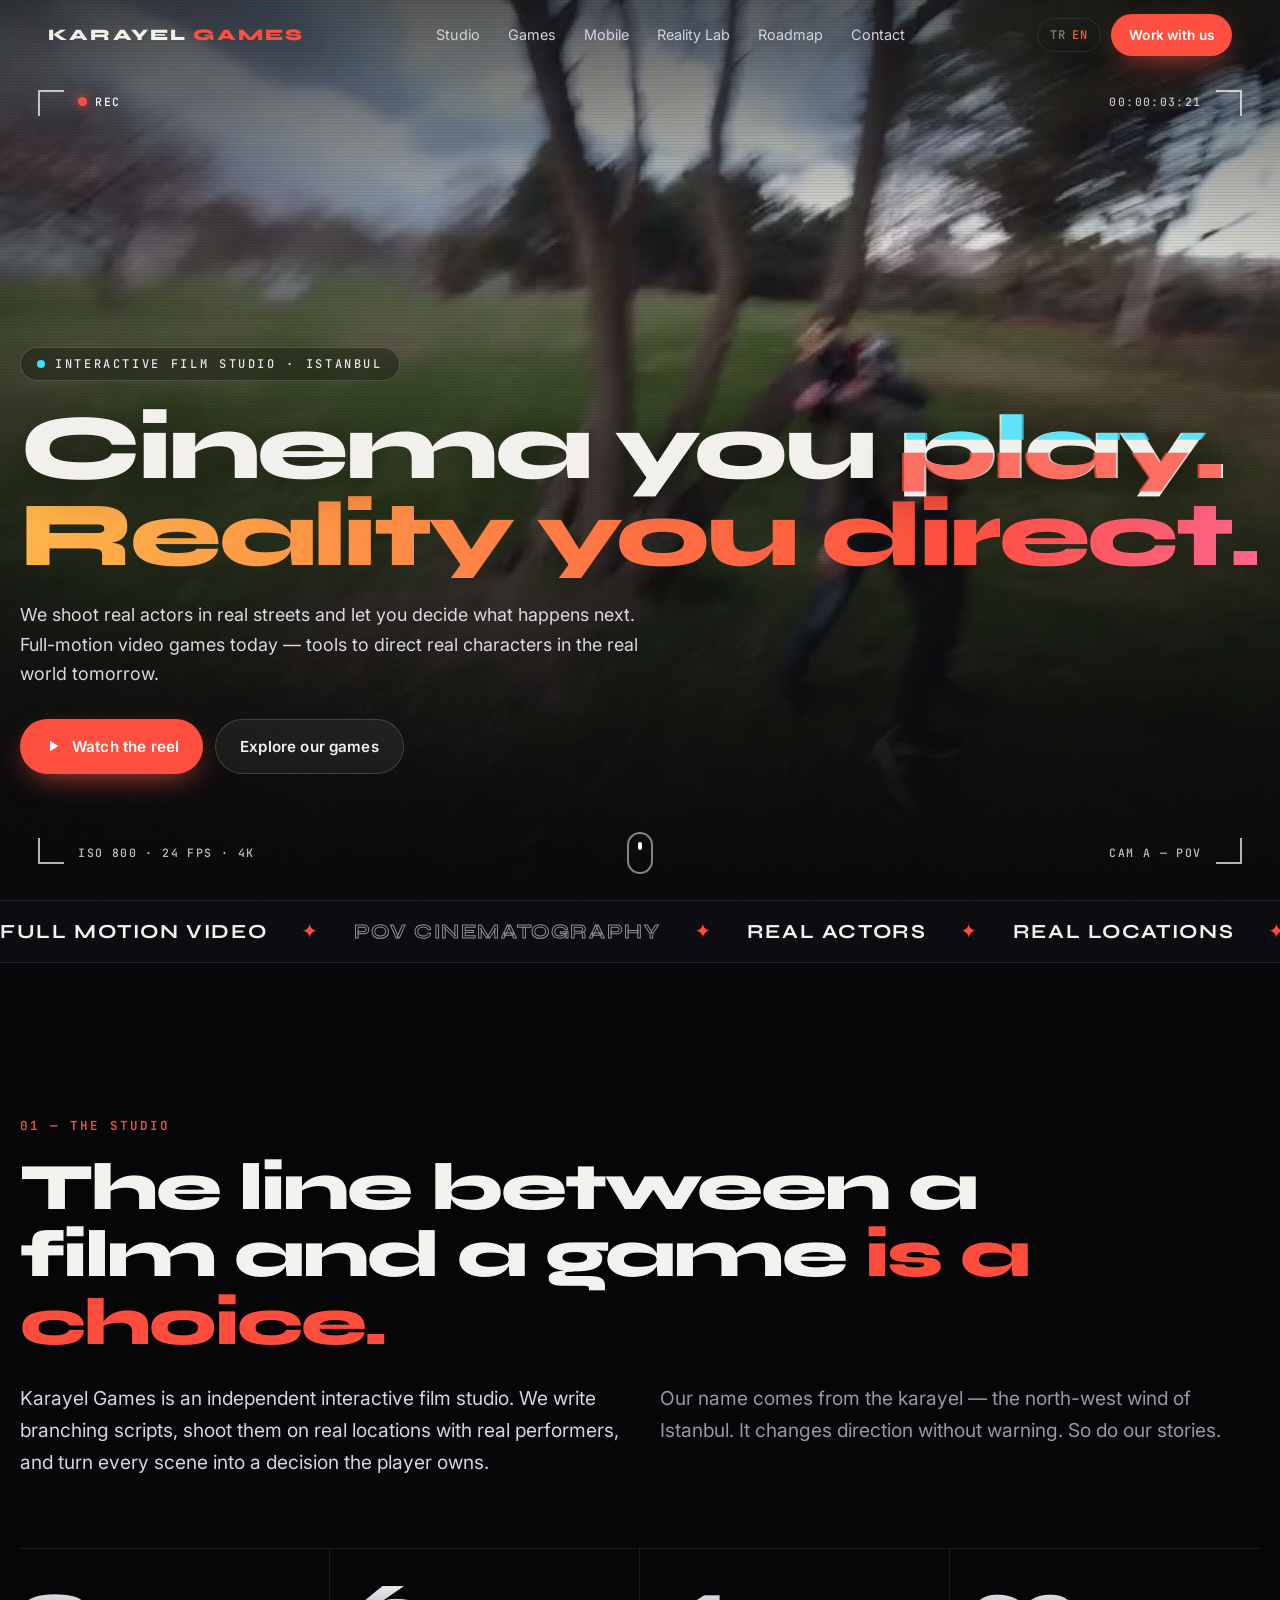
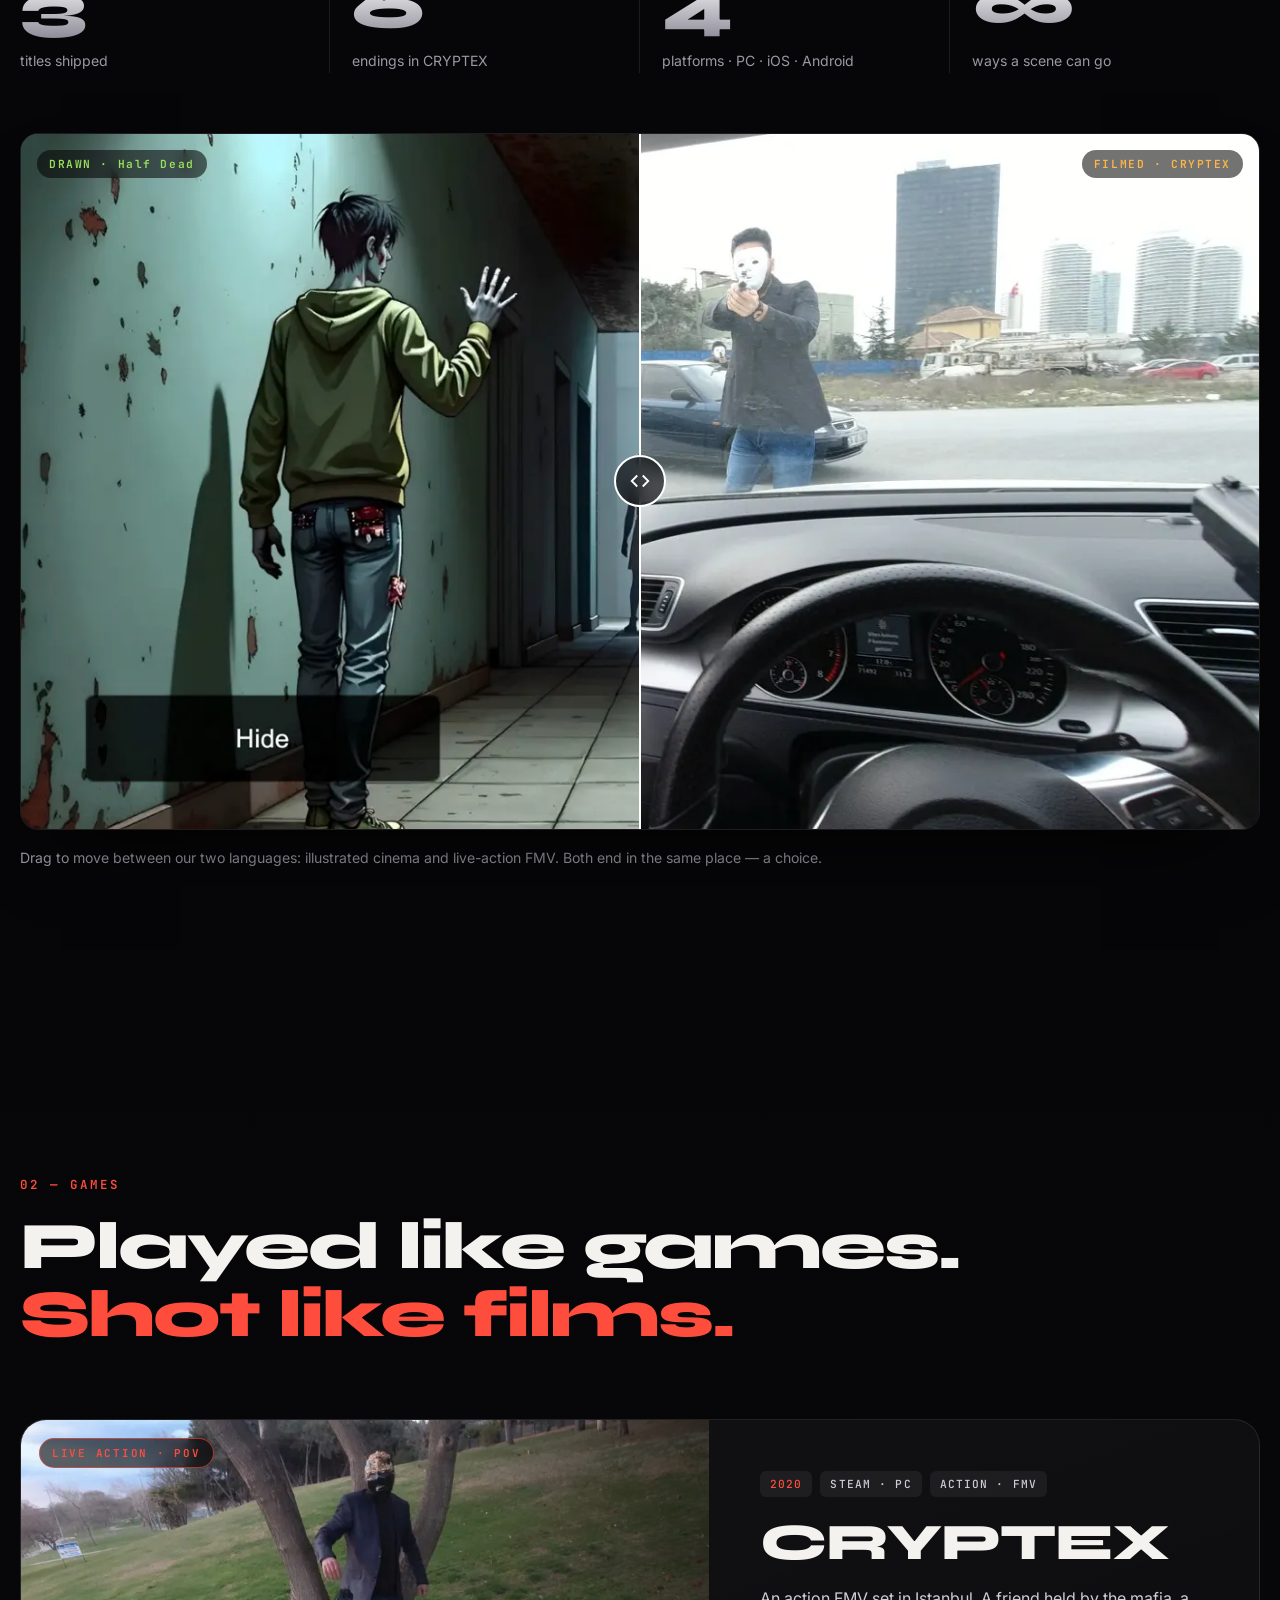
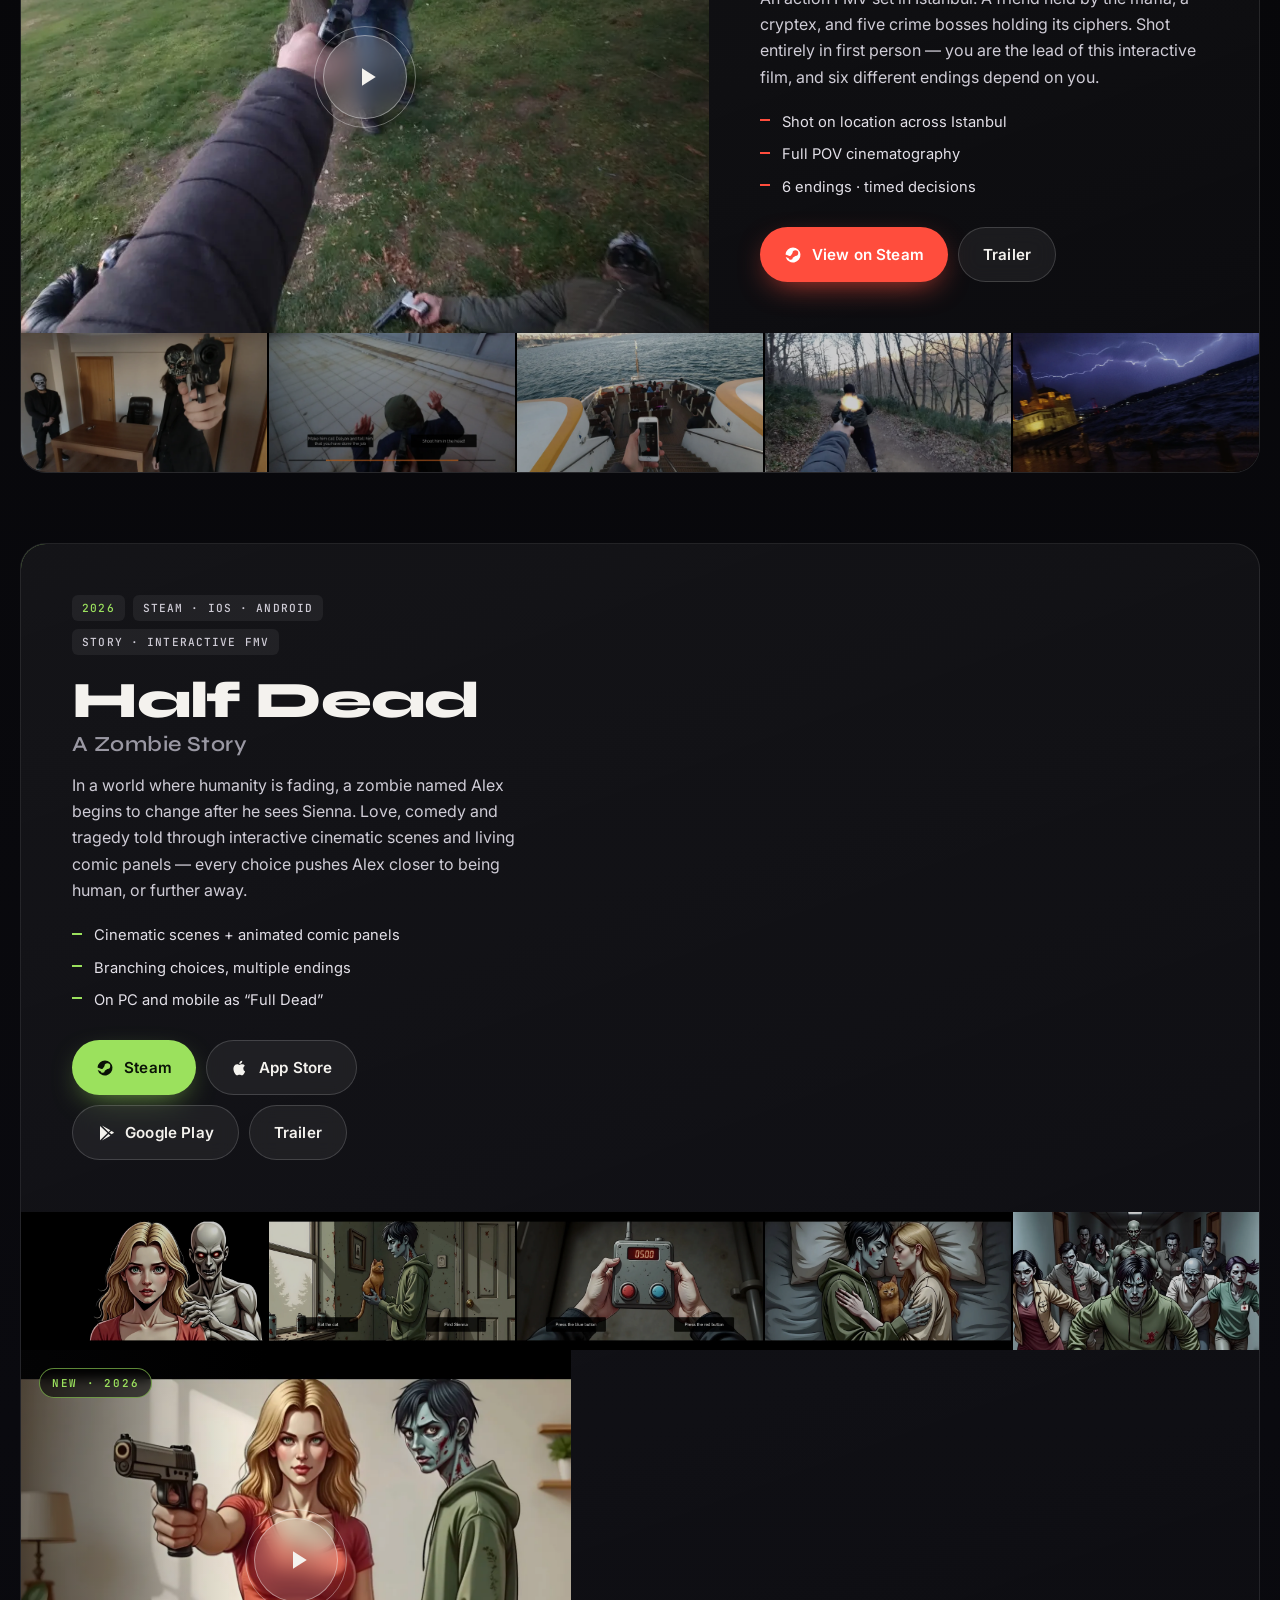
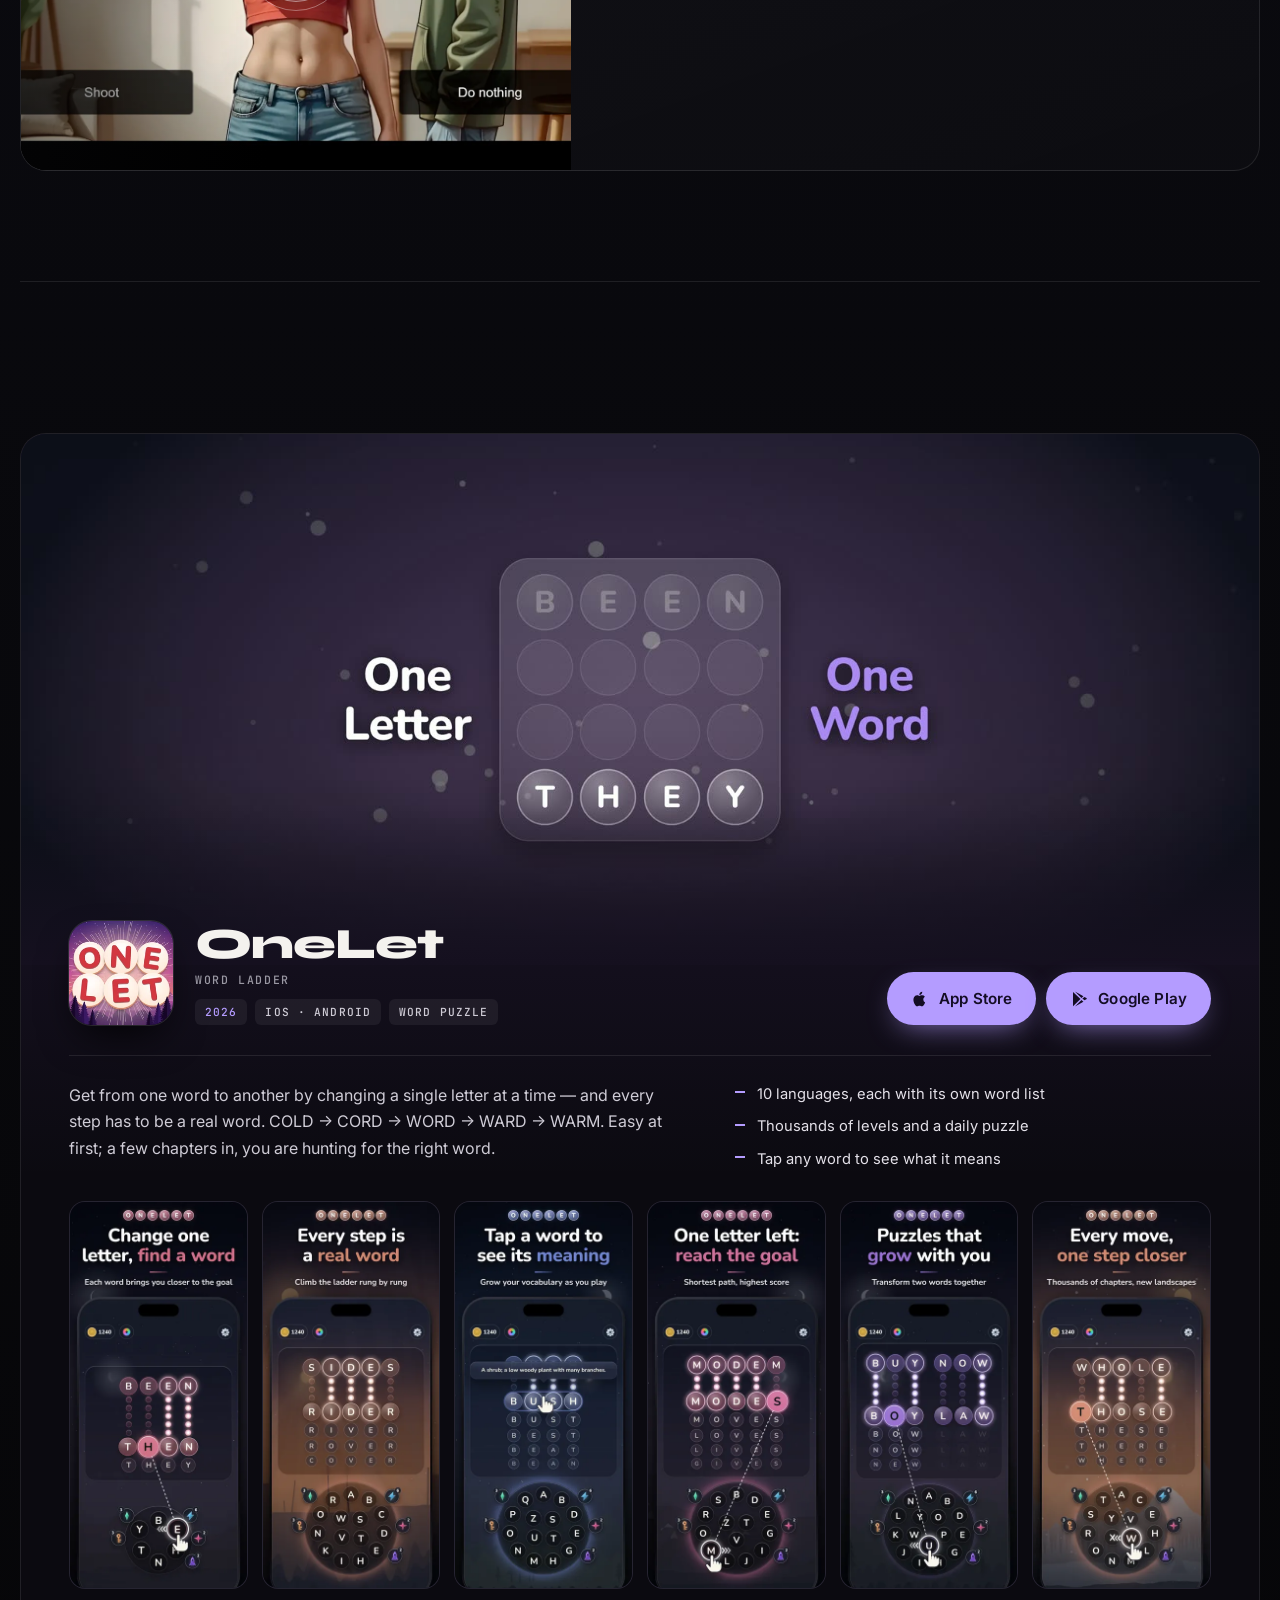
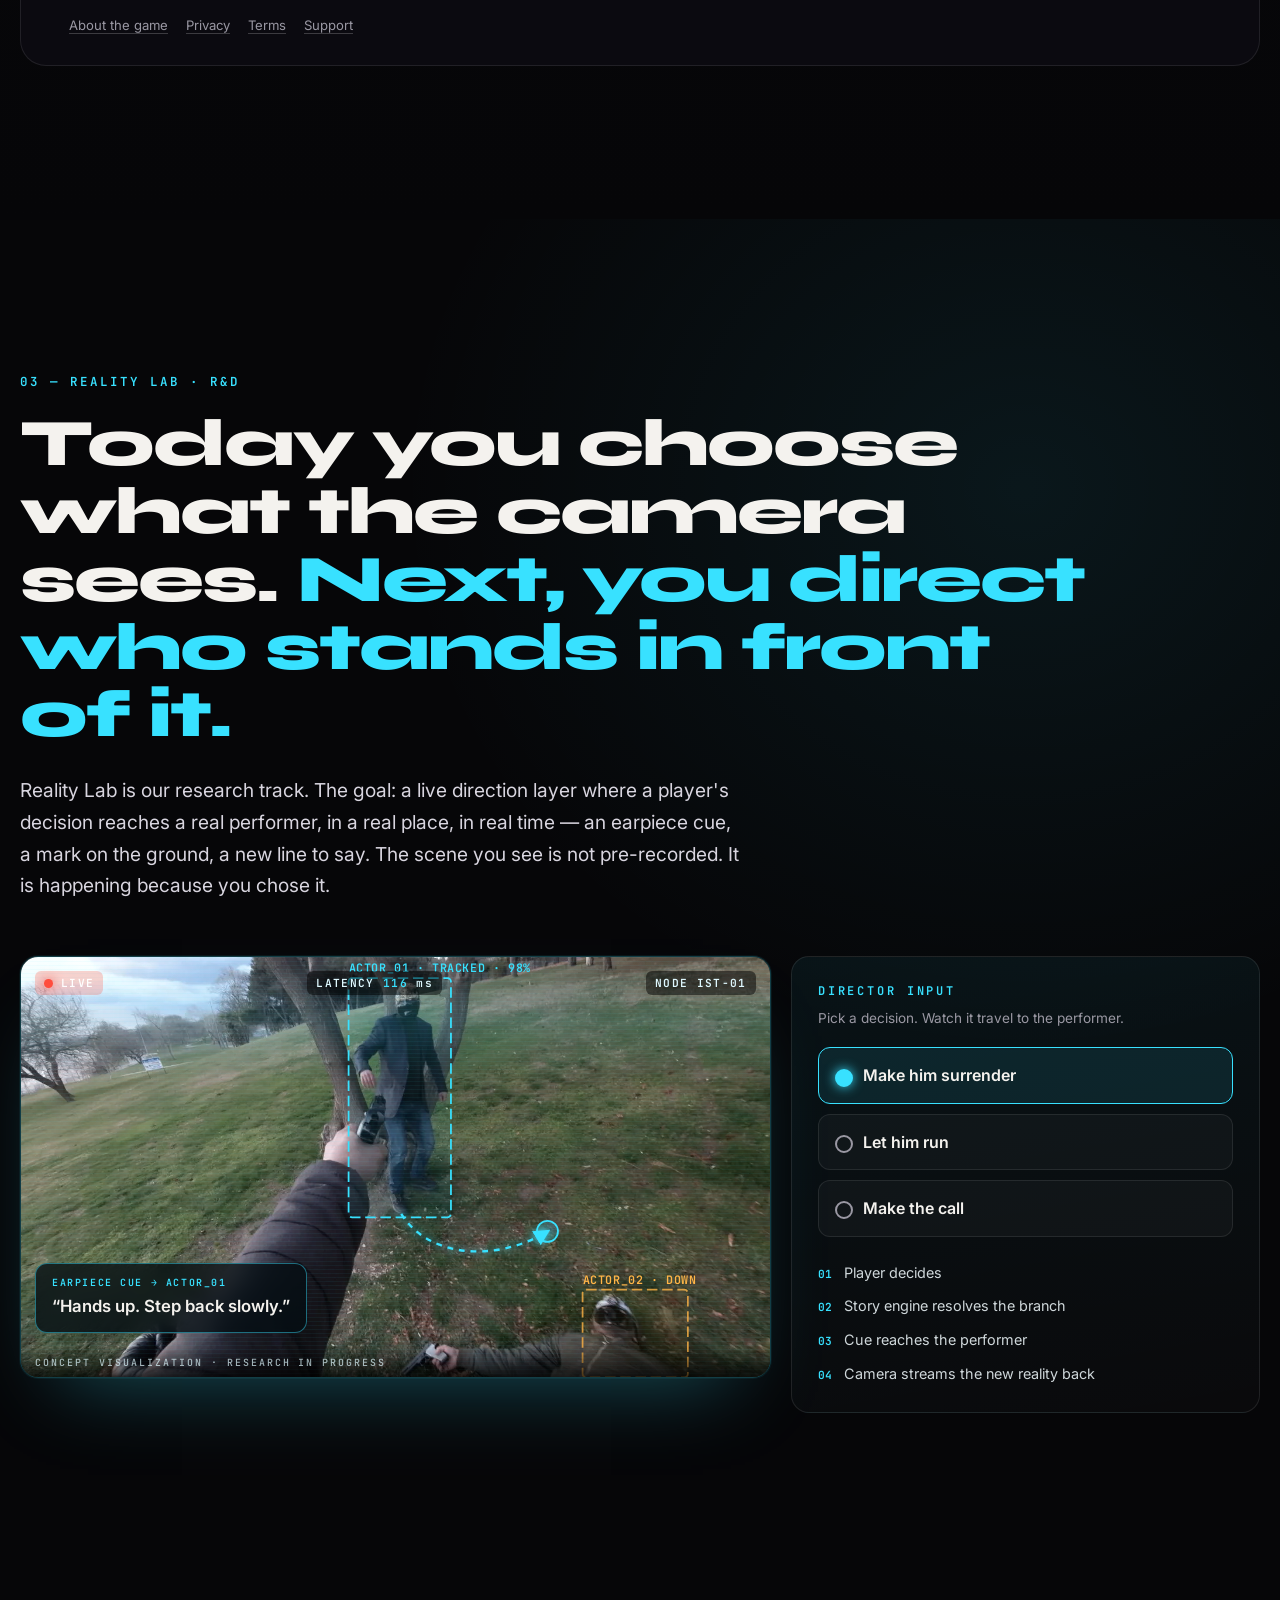
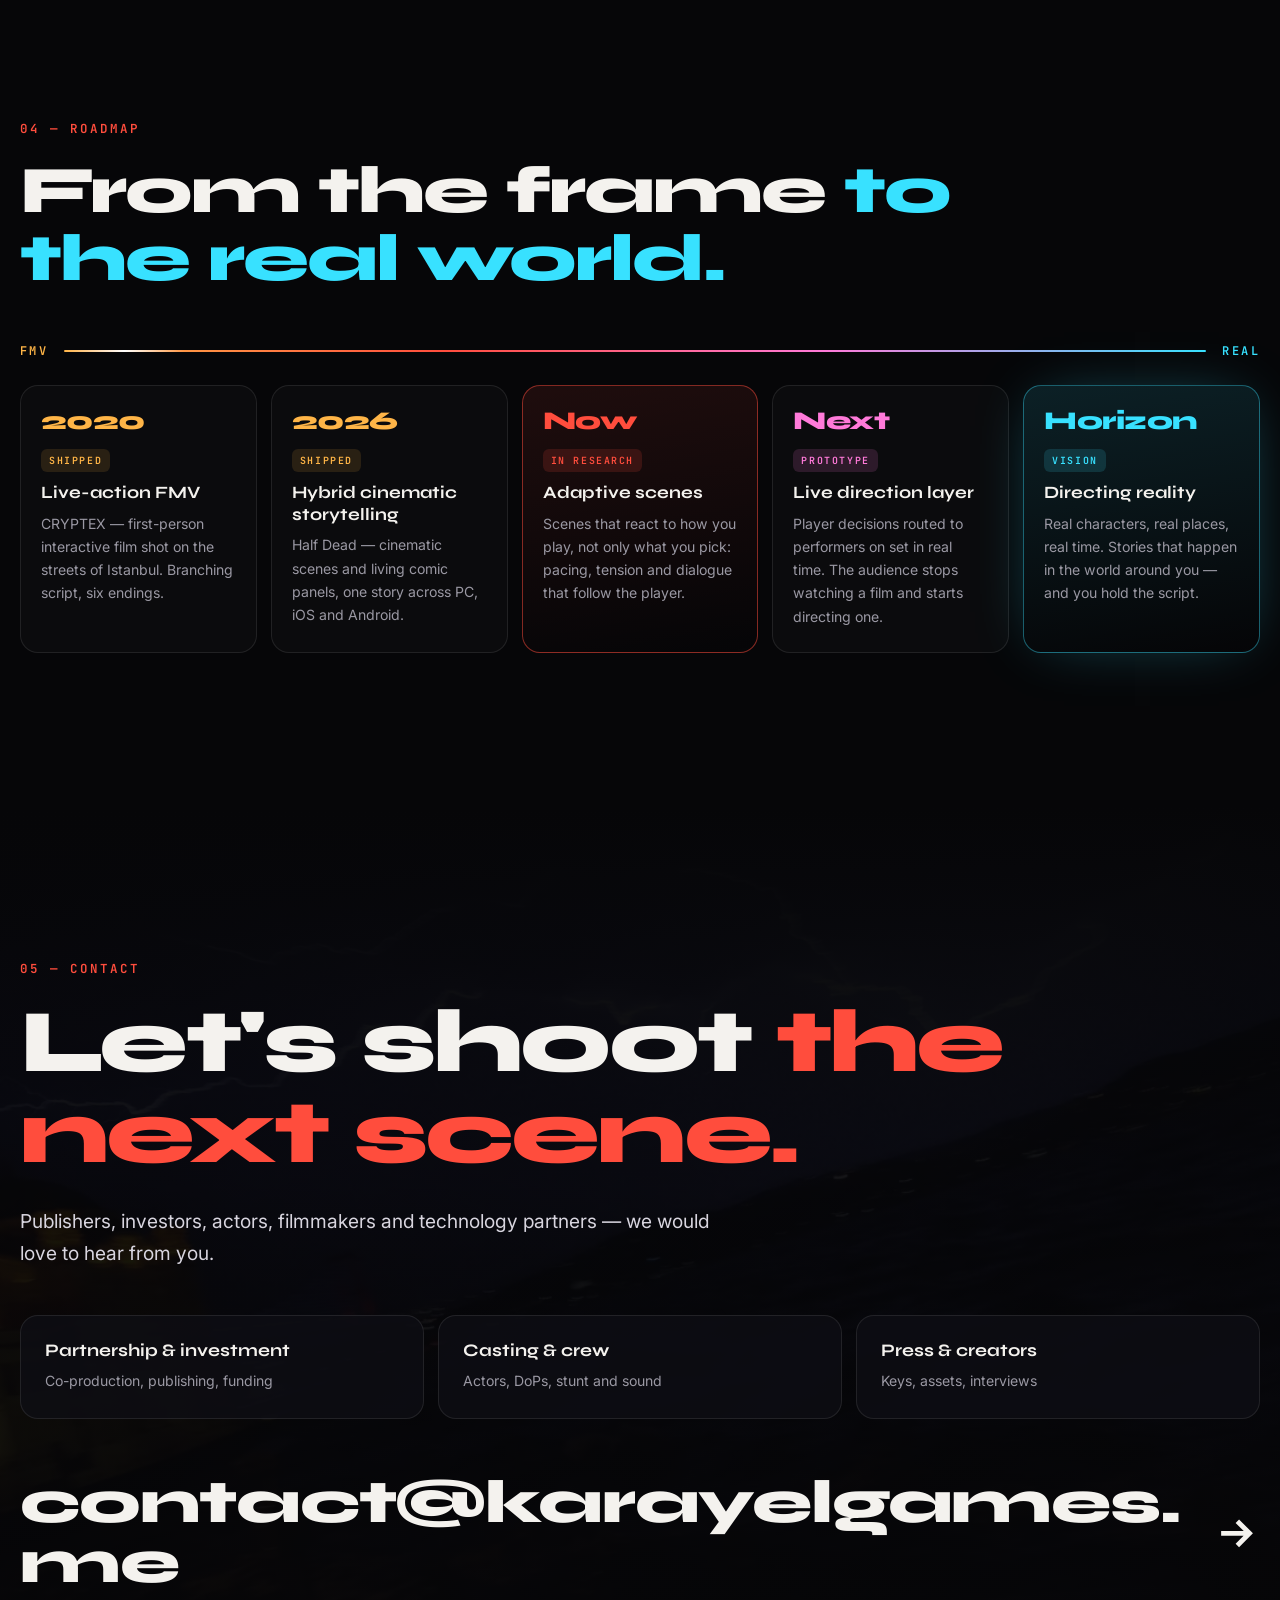
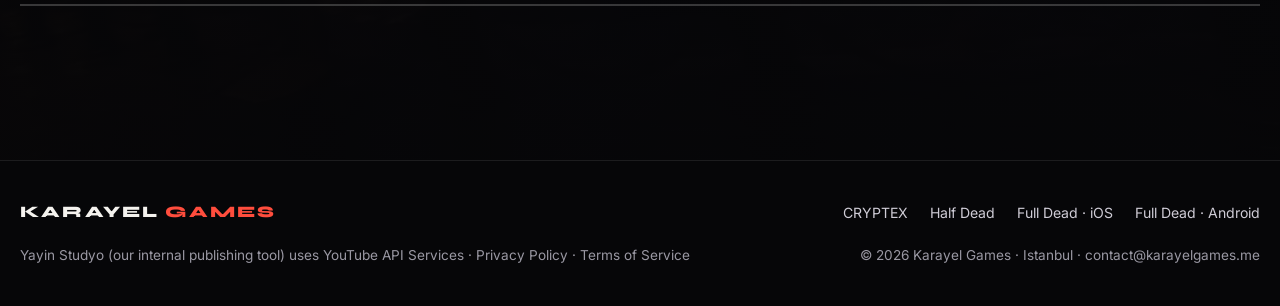
==== commit 4eae9a07: "Add Yayin Studyo terms page and footer links Co-Authored-By: Claude Opus 5.5 <noreply@anthropic.com>" ====
--- a/index.html
+++ b/index.html
@@ -331,6 +331,7 @@
       <a href="https://apps.apple.com/app/id6762521511" target="_blank" rel="noopener">Full Dead · iOS</a>
       <a href="https://play.google.com/store/apps/details?id=com.halfdead.game" target="_blank" rel="noopener">Full Dead · Android</a>
     </div>
+    <p class="dim small">Yayin Studyo (our internal publishing tool) uses YouTube API Services · <a href="creator-studio/privacy.html">Privacy Policy</a> · <a href="creator-studio/terms.html">Terms of Service</a></p>
     <p class="dim small">© <span id="yr">2026</span> Karayel Games · Istanbul · <a href="mailto:contact@karayelgames.me" target="_blank" rel="noopener">contact@karayelgames.me</a></p>
   </div>
 </footer>
